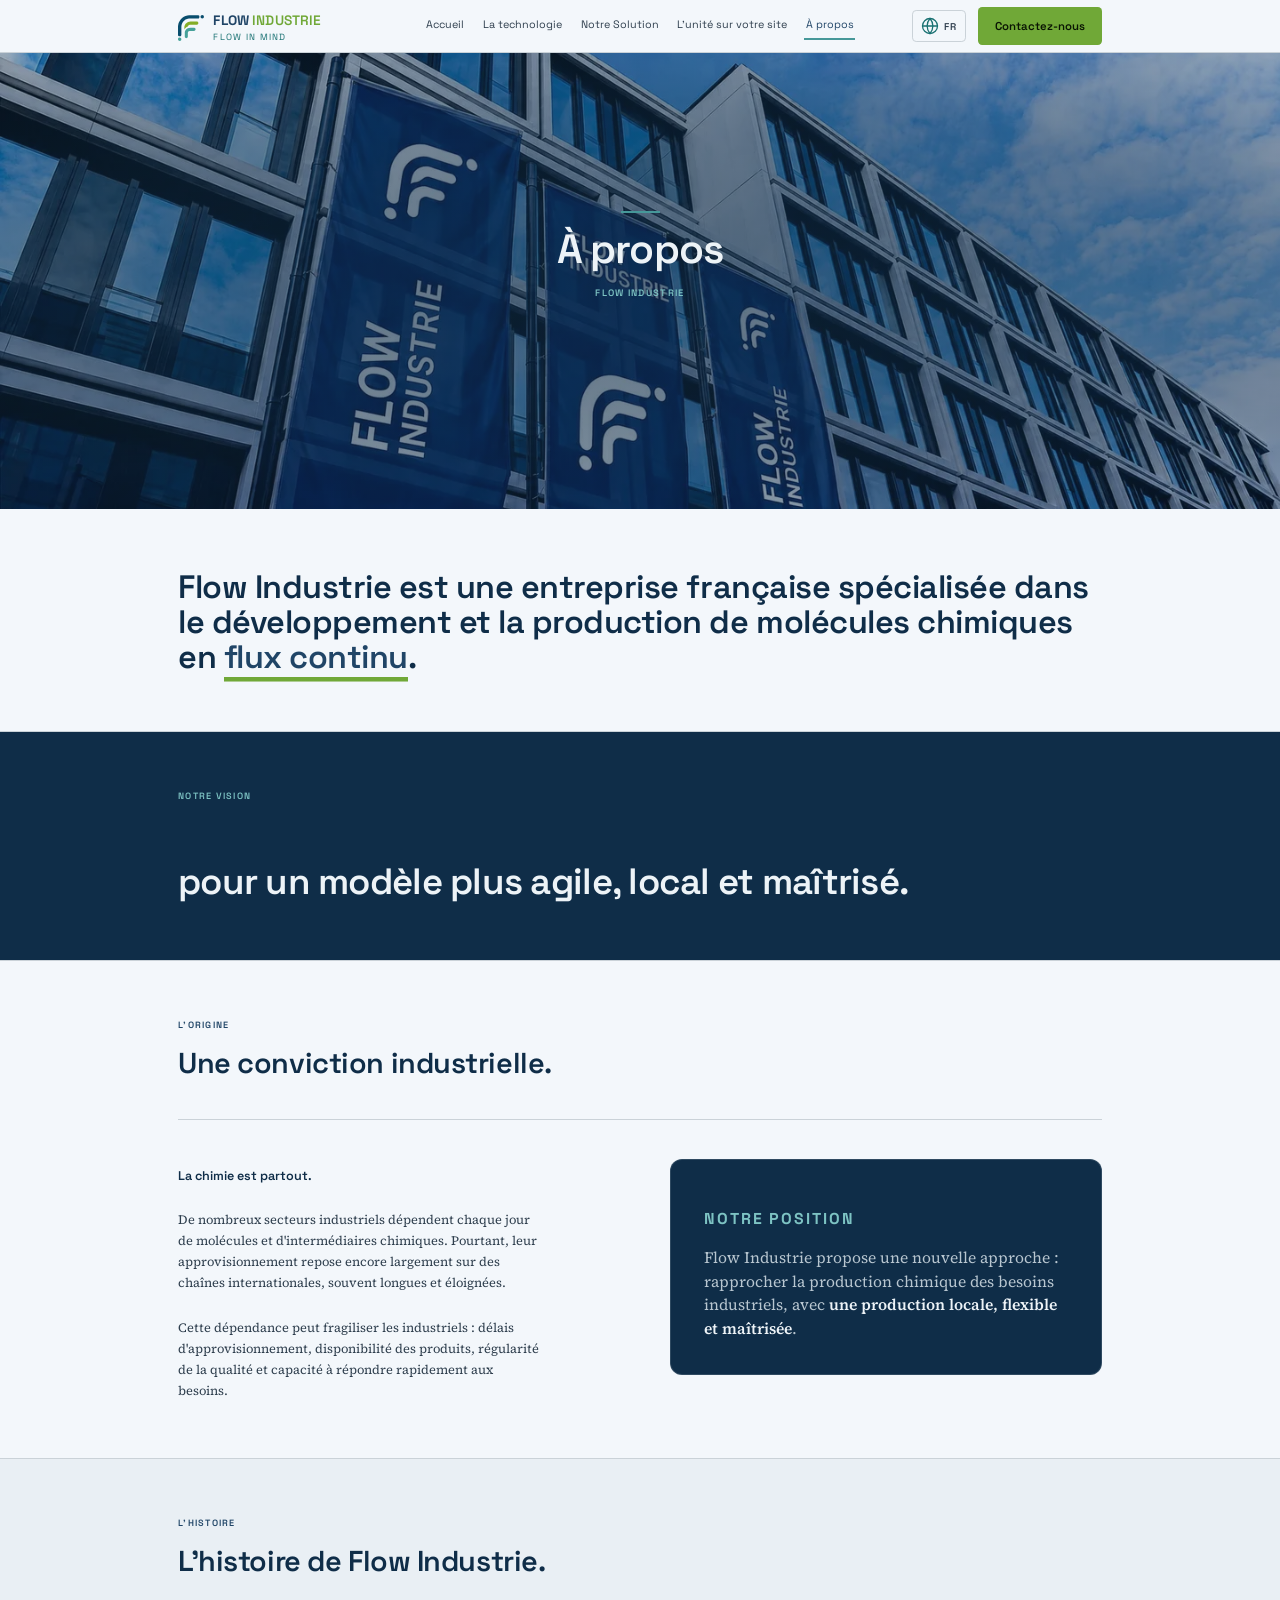
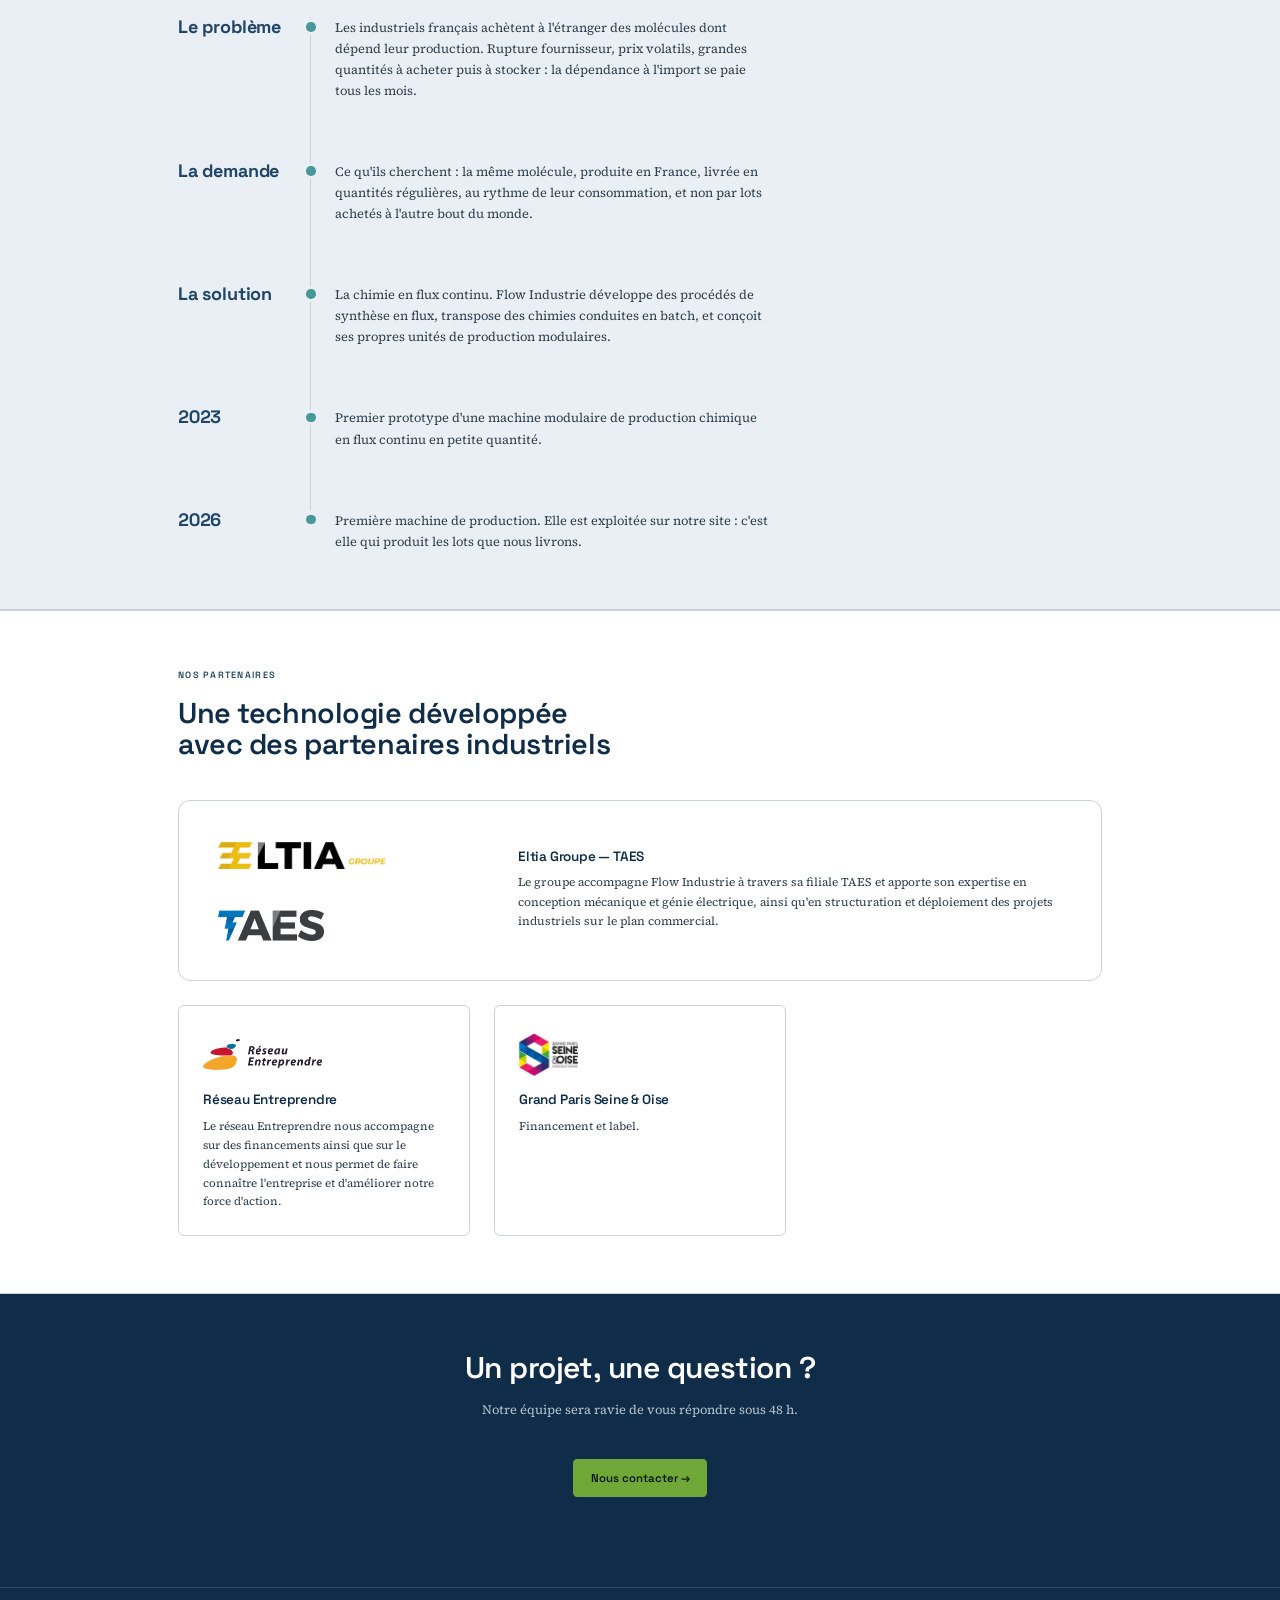
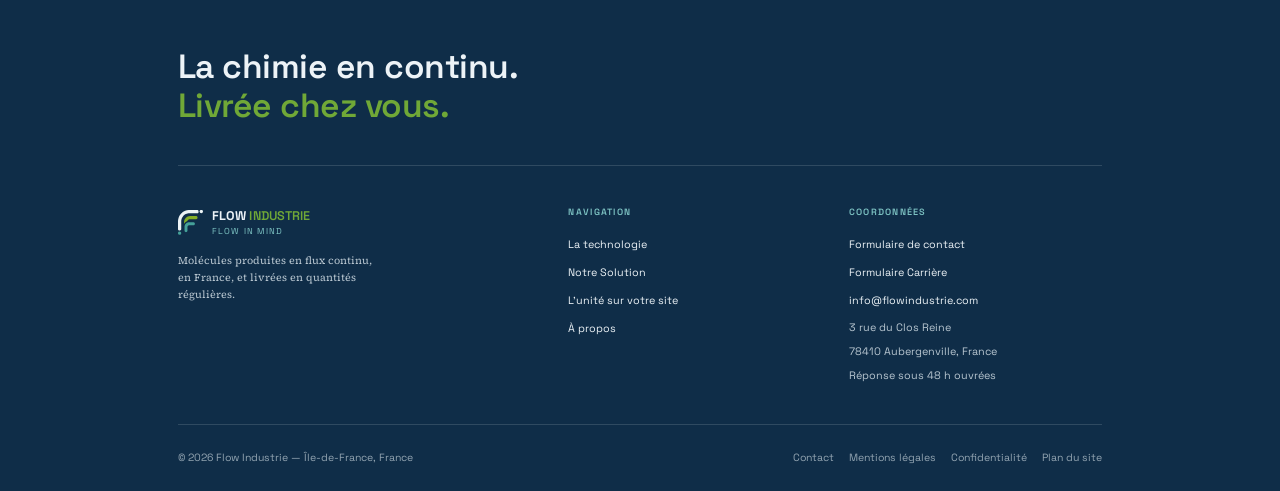
==== a-propos/index.html @ d7e7b32c "Site Flow Industrie V3 (demonstration, validee par la cliente le 16/11/2026) Co-Authored-By: Claude " ====
<!DOCTYPE html><html lang="fr"> <head><meta charset="utf-8"><meta name="robots" content="noindex, nofollow"><meta name="viewport" content="width=device-width, initial-scale=1"><title>À propos | Flow Industrie — chimie en flux continu, en France</title><meta name="description" content="Flow Industrie produit vos molécules en flux continu sur son site d'Île-de-France et vous livre régulièrement. Une jeune société fondée par une chimiste."><link rel="canonical" href="https://www.flowindustrie.com/a-propos/"><link rel="icon" href="../favicon.svg" type="image/svg+xml"><link rel="sitemap" href="../sitemap-index.xml"><meta property="og:type" content="website"><meta property="og:locale" content="fr_FR"><meta property="og:site_name" content="Flow Industrie"><meta property="og:title" content="À propos | Flow Industrie — chimie en flux continu, en France"><meta property="og:description" content="Flow Industrie produit vos molécules en flux continu sur son site d'Île-de-France et vous livre régulièrement. Une jeune société fondée par une chimiste."><meta property="og:url" content="https://www.flowindustrie.com/a-propos/"><meta property="og:image" content="https://www.flowindustrie.com/images/og-unite-modulaire.jpg"><meta property="og:image:width" content="1200"><meta property="og:image:height" content="630"><meta property="og:image:alt" content="Vue de conception de l'unité modulaire de production chimique en flux continu Flow Industrie."><meta name="twitter:card" content="summary_large_image"><link rel="preconnect" href="https://fonts.googleapis.com"><link rel="preconnect" href="https://fonts.gstatic.com" crossorigin><link href="https://fonts.googleapis.com/css2?family=Space+Grotesk:wght@400;500;600;700&family=Source+Serif+4:opsz,wght@8..60,400;8..60,500;8..60,600&display=swap" rel="stylesheet"><script type="application/ld+json">{"@context":"https://schema.org","@type":"Organization","name":"Flow Industrie","slogan":"Flow in Mind","description":"Flow Industrie produit vos molécules chimiques en flux continu, en France, et vous livre en quantités régulières : la même molécule, sans l'import.","url":"https://www.flowindustrie.com/","logo":"https://www.flowindustrie.com/images/logo-flow-industrie.png","email":"info@flowindustrie.com","address":{"@type":"PostalAddress","streetAddress":"3 rue du Clos Reine","postalCode":"78410","addressLocality":"Aubergenville","addressRegion":"Île-de-France","addressCountry":"FR"}}</script><script type="application/ld+json">{"@context":"https://schema.org","@type":"AboutPage","name":"À propos","description":"Flow Industrie produit vos molécules en flux continu sur son site d'Île-de-France et vous livre régulièrement. Une jeune société fondée par une chimiste.","about":{"@type":"Organization","name":"Flow Industrie","slogan":"Flow in Mind","founder":[{"@type":"Person","name":"Marion Morvan","jobTitle":"Fondatrice et dirigeante","worksFor":{"@type":"Organization","name":"Flow Industrie"}},{"@type":"Person","name":"Etienne Morvan","jobTitle":"Associé, industrialisation","worksFor":{"@type":"Organization","name":"Flow Industrie"}}],"address":{"@type":"PostalAddress","streetAddress":"3 rue du Clos Reine","postalCode":"78410","addressLocality":"Aubergenville","addressRegion":"Île-de-France","addressCountry":"FR"}}}</script><script>
      (function () {
        var racine = document.documentElement;
        if (window.matchMedia('(prefers-reduced-motion: reduce)').matches) return;
        racine.classList.add('js-mouvement');
        window.setTimeout(function () {
          if (racine.dataset.mouvement !== 'pret') racine.classList.remove('js-mouvement');
        }, 2500);
      })();
    </script><link rel="stylesheet" href="../_astro/a-propos.DqSEigQd.css">
<style>.cta-fin[data-astro-cid-ozoyvow7]{background:var(--color-petrol-deep);color:var(--color-on-dark)}.cta-fin[data-astro-cid-ozoyvow7].fond-petrol{background:var(--color-petrol)}.cta-fin[data-astro-cid-ozoyvow7] .wrap[data-astro-cid-ozoyvow7]{padding-block:var(--rythme-demi) var(--space-3xl);text-align:center}.cta-fin[data-astro-cid-ozoyvow7].suivie .wrap[data-astro-cid-ozoyvow7]{padding-bottom:var(--rythme-demi)}.cta-titre[data-astro-cid-ozoyvow7]{font-size:clamp(1.8rem,3.4vw,2.5rem);color:#fff;max-width:24ch;margin-inline:auto}.cta-texte[data-astro-cid-ozoyvow7]{margin-top:var(--space-md);color:var(--color-on-dark-2);max-width:52ch;margin-inline:auto}.cta-actions[data-astro-cid-ozoyvow7]{margin-top:var(--space-xl);display:flex;flex-wrap:wrap;align-items:center;justify-content:center;gap:var(--space-lg)}.cta-secondaire[data-astro-cid-ozoyvow7]{font-family:var(--font-display);font-weight:600;font-size:.95rem;color:var(--color-teal-clair);text-decoration-color:var(--color-accent)}
.surtitre-section[data-astro-cid-xhkvyzga]{font-family:var(--font-display);font-size:.76rem;font-weight:600;letter-spacing:.14em;text-transform:uppercase;color:var(--color-petrol);margin-bottom:var(--space-md)}.vision[data-astro-cid-xhkvyzga]{background:var(--color-petrol-deep);border-block:var(--rule)}.vision[data-astro-cid-xhkvyzga] .wrap[data-astro-cid-xhkvyzga]{padding-block:var(--rythme-demi)}.vision[data-astro-cid-xhkvyzga].part-empruntee{margin-top:2.75rem}.vision[data-astro-cid-xhkvyzga] .surtitre-section[data-astro-cid-xhkvyzga]{color:var(--color-teal-clair)}.phrase[data-astro-cid-xhkvyzga]{font-family:var(--font-display);font-weight:600;font-size:clamp(1.75rem,3.6vw,3.05rem);line-height:1.14;letter-spacing:-.02em;color:var(--color-on-dark)}.vision[data-astro-cid-xhkvyzga][data-pilotage] .mot[data-astro-cid-xhkvyzga]{opacity:0;transition:opacity .45s var(--ease-out)}.vision[data-astro-cid-xhkvyzga][data-pilotage] .mot[data-astro-cid-xhkvyzga].allume{opacity:1}
</style>
<link rel="stylesheet" href="../_astro/a-propos.CRJqdTg-.css"><link rel="stylesheet" href="../_astro/mobile-partage.css"></head> <body> <a class="saut-contenu" href="#contenu">Aller au contenu principal</a> <header class="entete" data-astro-cid-dmqpwcec>  <!-- Niveau 2 — barre principale --> <div class="wrap barre" data-astro-cid-dmqpwcec> <a class="marque" href="../index.html" data-astro-cid-dmqpwcec>  <img class="marque-signe" src="../logo-flow-industrie.svg" alt="" width="972" height="959" data-astro-cid-dmqpwcec> <span class="marque-texte" data-astro-cid-dmqpwcec> <span class="marque-nom" data-astro-cid-dmqpwcec><b data-astro-cid-dmqpwcec>FLOW</b> <span data-astro-cid-dmqpwcec>INDUSTRIE</span></span> <span class="marque-baseline" data-astro-cid-dmqpwcec>Flow in Mind</span> </span> </a> <nav class="liens" id="menu-principal" aria-label="Navigation principale" data-astro-cid-dmqpwcec> <a href="../index.html" data-astro-cid-dmqpwcec> Accueil </a><a href="../technologie/index.html" data-astro-cid-dmqpwcec> La technologie </a><a href="../applications/index.html" data-astro-cid-dmqpwcec> Notre Solution </a><a href="../unite-sur-votre-site/index.html" data-astro-cid-dmqpwcec> L&#39;unité sur votre site </a><a href="../a-propos/index.html" aria-current="page" data-astro-cid-dmqpwcec> À propos </a> <a class="btn btn-accent cta-menu" href="../contact/index.html" data-astro-cid-dmqpwcec>Contactez-nous</a> </nav> <div class="actions-entete" data-astro-cid-dmqpwcec><!-- Sélecteur de langue : l'icône est en place, la traduction reste à brancher. --><button type="button" class="bouton-langue" aria-disabled="true" title="Le site n'est disponible qu'en français pour le moment" aria-label="Changer la langue du site — français" data-astro-cid-dmqpwcec><svg class="glyphe-langue" viewBox="0 0 24 24" width="18" height="18" fill="none" stroke="currentColor" stroke-width="1.7" stroke-linecap="round" stroke-linejoin="round" aria-hidden="true" data-astro-cid-dmqpwcec><circle cx="12" cy="12" r="10"/><path d="M2 12h20"/><path d="M12 2a15 15 0 0 1 0 20a15 15 0 0 1 0-20"/></svg><span class="etiquette-langue" data-astro-cid-dmqpwcec>FR</span></button><a class="btn btn-accent cta-entete" href="../contact/index.html" data-astro-cid-dmqpwcec>Contactez-nous</a><button type="button" class="bouton-menu" id="bouton-menu" aria-controls="menu-principal" aria-expanded="false" data-astro-cid-dmqpwcec><span class="barres-menu" aria-hidden="true" data-astro-cid-dmqpwcec><span data-astro-cid-dmqpwcec></span><span data-astro-cid-dmqpwcec></span><span data-astro-cid-dmqpwcec></span></span>Menu</button></div> </div> </header>  <script type="module">const t=document.querySelector(".entete");if(t){let s=null;const l=()=>{const e=window.scrollY>8;e!==s&&(s=e,e?t.dataset.defile="":delete t.dataset.defile)};window.addEventListener("scroll",l,{passive:!0}),l()}</script> <main id="contenu"> <section class="hero" data-astro-cid-xp7oeim3> <div class="banniere" data-astro-cid-xp7oeim3>  <img src="../_astro/batiment-flow-industrie.DWLSTClr_1PjTWx.webp" srcset="../_astro/batiment-flow-industrie.DWLSTClr_WHNaj.webp 900w, ../_astro/batiment-flow-industrie.DWLSTClr_Z26BWIB.webp 1100w, ../_astro/batiment-flow-industrie.DWLSTClr_Z2m9XlS.webp 1440w, ../_astro/batiment-flow-industrie.DWLSTClr_1PjTWx.webp 2083w" alt="Oriflammes aux couleurs de Flow Industrie déployées sur la façade vitrée d'un bâtiment industriel." sizes="(max-width: 1100px) 1100px, 100vw" loading="eager" fetchpriority="high" data-astro-cid-xp7oeim3="true" decoding="async" width="2083" height="755" class="banniere-image">  <div class="wrap banniere-texte" data-astro-cid-xp7oeim3> <span class="banniere-filet" data-anim="trace" data-astro-cid-xp7oeim3></span> <p class="banniere-titre" data-anim="monte" data-retard="1" data-astro-cid-xp7oeim3>À propos</p> <p class="banniere-sous-titre" data-anim="monte" data-retard="2" data-astro-cid-xp7oeim3>Flow Industrie</p> </div> </div> <div class="wrap hero-grille" data-astro-cid-xp7oeim3> <div class="hero-texte" data-anim-groupe="monte" data-astro-cid-xp7oeim3>    <h1 data-astro-cid-xp7oeim3>
Flow Industrie est une entreprise française spécialisée dans le développement et la production de molécules chimiques en
 <em data-anim="souligne" data-retard="3" data-astro-cid-xp7oeim3>flux continu</em>.
 </h1>  </div> </div> </section> <section class="vision" data-vision aria-labelledby="titre-vision" data-astro-cid-xhkvyzga> <div class="wrap" data-astro-cid-xhkvyzga> <p class="surtitre-section" data-astro-cid-xhkvyzga>Notre vision</p>  <p class="phrase" id="titre-vision" data-astro-cid-xhkvyzga> <span class="mot" data-astro-cid-xhkvyzga>Rendre</span>  <span class="mot" data-astro-cid-xhkvyzga>à</span>  <span class="mot" data-astro-cid-xhkvyzga>l&#39;industrie</span>  <span class="mot" data-astro-cid-xhkvyzga>française</span>  <span class="mot" data-astro-cid-xhkvyzga>la</span>  <span class="mot" data-astro-cid-xhkvyzga>maîtrise</span>  <span class="mot" data-astro-cid-xhkvyzga>de</span>  <span class="mot" data-astro-cid-xhkvyzga>sa</span>  <span class="mot" data-astro-cid-xhkvyzga>chimie,</span>  <span class="mot" data-astro-cid-xhkvyzga>pour</span>  <span class="mot" data-astro-cid-xhkvyzga>un</span>  <span class="mot" data-astro-cid-xhkvyzga>modèle</span>  <span class="mot" data-astro-cid-xhkvyzga>plus</span>  <span class="mot" data-astro-cid-xhkvyzga>agile,</span>  <span class="mot" data-astro-cid-xhkvyzga>local</span>  <span class="mot" data-astro-cid-xhkvyzga>et</span>  <span class="mot" data-astro-cid-xhkvyzga>maîtrisé.</span>  </p> </div> </section>  <script type="module">const m=Array.from(document.querySelectorAll("[data-vision]"));if(m.length&&!window.matchMedia("(prefers-reduced-motion: reduce)").matches)for(const e of m){const a=e.querySelector(".phrase"),t=Array.from(e.querySelectorAll(".mot"));if(!a||!t.length)continue;e.dataset.pilotage="";let i=null,o=!0,c=-1;const u=()=>{i=null;const n=a.getBoundingClientRect(),d=window.innerHeight,h=d*.4+n.height;if(!h)return;const f=Math.min(1,Math.max(0,(d*.85-n.top)/h)),l=Math.round(f*t.length);if(l!==c){c=l;for(let r=0;r<t.length;r++)t[r].classList.toggle("allume",r<l)}},s=()=>{i!==null||!o||(i=requestAnimationFrame(u))};"IntersectionObserver"in window&&new IntersectionObserver(([n])=>{o=n.isIntersecting,o&&s()},{rootMargin:"200px 0px"}).observe(e),window.addEventListener("scroll",s,{passive:!0}),window.addEventListener("resize",s,{passive:!0}),u()}</script> <section class="origine" aria-labelledby="titre-origine" data-astro-cid-xp7oeim3> <div class="wrap" data-astro-cid-xp7oeim3> <div class="origine-tete" data-anim-groupe="monte" data-astro-cid-xp7oeim3> <p class="surtitre-section" data-astro-cid-xp7oeim3>L'origine</p>  <h2 class="titre-section" id="titre-origine" data-astro-cid-xp7oeim3>Une conviction industrielle.</h2> </div> <div class="origine-corps" data-astro-cid-xp7oeim3> <div class="origine-modele" data-astro-cid-xp7oeim3> <p class="origine-intro origine-cadence" data-anim="monte" data-astro-cid-xp7oeim3>La chimie est partout.</p> <p class="origine-suite" data-anim="monte" data-astro-cid-xp7oeim3>De nombreux secteurs industriels dépendent chaque jour de molécules et d'intermédiaires chimiques. Pourtant, leur approvisionnement repose encore largement sur des chaînes internationales, souvent longues et éloignées.</p> <p class="origine-suite" data-anim="monte" data-astro-cid-xp7oeim3>Cette dépendance peut fragiliser les industriels&nbsp;: délais d'approvisionnement, disponibilité des produits, régularité de la qualité et capacité à répondre rapidement aux besoins.</p> </div>  <div class="position" data-anim="carte" data-astro-cid-xp7oeim3> <p class="libelle-colonne" data-astro-cid-xp7oeim3>Notre position</p>  <p data-astro-cid-xp7oeim3>
Flow Industrie propose une nouvelle approche&nbsp;: rapprocher la production chimique
            des besoins industriels, avec
<strong data-astro-cid-xp7oeim3> une production locale, flexible et maîtrisée</strong>.
</p> </div> </div> </div> </section>   <section class="histoire" aria-labelledby="titre-histoire" data-astro-cid-xp7oeim3> <div class="wrap" data-astro-cid-xp7oeim3> <div class="entete-simple" data-anim-groupe="monte" data-astro-cid-xp7oeim3> <p class="surtitre-section" data-astro-cid-xp7oeim3>L'histoire</p> <h2 class="titre-section" id="titre-histoire" data-astro-cid-xp7oeim3>L'histoire de Flow Industrie.</h2> </div> <ol class="chrono" data-astro-cid-xp7oeim3> <li class="jalon" data-anim="monte" data-astro-cid-xp7oeim3> <p class="annee" data-astro-cid-xp7oeim3>  Le problème </p> <div class="jalon-corps" data-astro-cid-xp7oeim3> <p data-astro-cid-xp7oeim3>Les industriels français achètent à l&#39;étranger des molécules dont dépend leur production. Rupture fournisseur, prix volatils, grandes quantités à acheter puis à stocker : la dépendance à l&#39;import se paie tous les mois.</p> </div> </li><li class="jalon" data-anim="monte" data-astro-cid-xp7oeim3> <p class="annee" data-astro-cid-xp7oeim3>  La demande </p> <div class="jalon-corps" data-astro-cid-xp7oeim3> <p data-astro-cid-xp7oeim3>Ce qu&#39;ils cherchent : la même molécule, produite en France, livrée en quantités régulières, au rythme de leur consommation, et non par lots achetés à l&#39;autre bout du monde.</p> </div> </li><li class="jalon" data-anim="monte" data-astro-cid-xp7oeim3> <p class="annee" data-astro-cid-xp7oeim3>  La solution </p> <div class="jalon-corps" data-astro-cid-xp7oeim3> <p data-astro-cid-xp7oeim3>La chimie en flux continu. Flow Industrie développe des procédés de synthèse en flux, transpose des chimies conduites en batch, et conçoit ses propres unités de production modulaires.</p> </div> </li><li class="jalon" data-anim="monte" data-astro-cid-xp7oeim3> <p class="annee" data-astro-cid-xp7oeim3>  2023 </p> <div class="jalon-corps" data-astro-cid-xp7oeim3> <p data-astro-cid-xp7oeim3>Premier prototype d&#39;une machine modulaire de production chimique en flux continu en petite quantité.</p> </div> </li><li class="jalon" data-anim="monte" data-astro-cid-xp7oeim3> <p class="annee" data-astro-cid-xp7oeim3>  2026 </p> <div class="jalon-corps" data-astro-cid-xp7oeim3> <p data-astro-cid-xp7oeim3>Première machine de production. Elle est exploitée sur notre site : c&#39;est elle qui produit les lots que nous livrons.</p> </div> </li>  </ol> </div> </section>   <section class="partenaires" aria-labelledby="titre-partenaires" data-astro-cid-xp7oeim3> <div class="wrap" data-astro-cid-xp7oeim3> <div class="entete-simple" data-anim-groupe="monte" data-astro-cid-xp7oeim3> <p class="surtitre-section" data-astro-cid-xp7oeim3>Nos partenaires</p> <h2 class="titre-section" id="titre-partenaires" data-astro-cid-xp7oeim3>
Une technologie développée avec des partenaires industriels
</h2>  </div> <div class="partenaires-rouleau" data-partenaires><ul class="soutiens" data-anim-groupe="carte" data-astro-cid-xp7oeim3 data-grille-partenaires><li class="soutien-majeur" data-astro-cid-xp7oeim3><article class="partenaire-majeur" data-astro-cid-xp7oeim3> <div class="partenaire-logos" data-astro-cid-xp7oeim3> <img src="../images/partenaires/eltia.png" alt="Eltia Groupe" style="--echelle:1" loading="lazy" decoding="async" data-astro-cid-xp7oeim3><img src="../images/partenaires/taes.png" alt="TAES" style="--echelle:1" loading="lazy" decoding="async" data-astro-cid-xp7oeim3> </div> <div class="partenaire-texte" data-astro-cid-xp7oeim3> <h3 data-astro-cid-xp7oeim3>Eltia Groupe — TAES</h3> <p data-astro-cid-xp7oeim3>
Le groupe accompagne Flow Industrie à travers sa filiale TAES et apporte son expertise
            en conception mécanique et génie électrique, ainsi qu'en structuration et déploiement
            des projets industriels sur le plan commercial.
</p> </div> </article></li> <li class="soutien" data-astro-cid-xp7oeim3> <div class="partenaire-logos" data-astro-cid-xp7oeim3> <img src="../images/partenaires/reseau-entreprendre.png" alt="Réseau Entreprendre" style="--echelle:1" loading="lazy" decoding="async" data-astro-cid-xp7oeim3> </div> <h3 data-astro-cid-xp7oeim3>Réseau Entreprendre</h3> <p data-astro-cid-xp7oeim3>Le réseau Entreprendre nous accompagne sur des financements ainsi que sur le développement et nous permet de faire connaître l&#39;entreprise et d&#39;améliorer notre force d&#39;action.</p> </li><li class="soutien" data-astro-cid-xp7oeim3> <div class="partenaire-logos" data-astro-cid-xp7oeim3> <img src="../images/partenaires/grand-paris-seine-oise.png" alt="Grand Paris Seine &#38; Oise" style="--echelle:1.4" loading="lazy" decoding="async" data-astro-cid-xp7oeim3> </div> <h3 data-astro-cid-xp7oeim3>Grand Paris Seine &amp; Oise</h3> <p data-astro-cid-xp7oeim3>Financement et label.</p> </li> </ul><div class="partenaires-commandes"><button type="button" class="rouleau-fleche" data-partenaires-prec aria-label="Partenaire précédent"><svg viewBox="0 0 24 24" width="18" height="18" fill="none" stroke="currentColor" stroke-width="2" stroke-linecap="round" stroke-linejoin="round" aria-hidden="true"><path d="M15 5 8 12l7 7"/></svg></button><p class="rouleau-rang" aria-live="polite"><span data-partenaires-rang>1</span>&#8201;/&#8201;<span data-partenaires-total>3</span></p><button type="button" class="rouleau-fleche" data-partenaires-suiv aria-label="Partenaire suivant"><svg viewBox="0 0 24 24" width="18" height="18" fill="none" stroke="currentColor" stroke-width="2" stroke-linecap="round" stroke-linejoin="round" aria-hidden="true"><path d="m9 5 7 7-7 7"/></svg></button></div></div> </div> </section> <section class="cta-fin" aria-labelledby="titre-cta" data-astro-cid-ozoyvow7> <div class="wrap" data-anim-groupe="monte" data-astro-cid-ozoyvow7> <h2 class="cta-titre" id="titre-cta" data-astro-cid-ozoyvow7>Un projet, une question ?</h2> <p class="cta-texte" data-astro-cid-ozoyvow7>Notre équipe sera ravie de vous répondre sous 48 h.</p> <div class="cta-actions" data-astro-cid-ozoyvow7> <a class="btn btn-accent" href="../contact/index.html" data-astro-cid-ozoyvow7>Nous contacter&nbsp;→</a> </div> </div> </section>   </main> <footer class="pied" data-astro-cid-yrghxkbj>  <div class="wrap" data-anim-groupe="monte" data-astro-cid-yrghxkbj>  <p class="declaration" data-astro-cid-yrghxkbj> <span data-astro-cid-yrghxkbj>La chimie en continu.</span> <span class="chez-vous" data-astro-cid-yrghxkbj>Livrée chez vous.</span> </p> <div class="colonnes" data-astro-cid-yrghxkbj> <div class="bloc-marque" data-astro-cid-yrghxkbj> <a class="marque" href="../index.html" data-astro-cid-yrghxkbj>  <img class="marque-signe" src="../logo-flow-industrie-fond-sombre.svg" alt="" width="972" height="959" data-astro-cid-yrghxkbj> <span class="marque-texte" data-astro-cid-yrghxkbj> <span class="marque-nom" data-astro-cid-yrghxkbj><b data-astro-cid-yrghxkbj>FLOW</b> <span data-astro-cid-yrghxkbj>INDUSTRIE</span></span> <span class="marque-baseline" data-astro-cid-yrghxkbj>Flow in Mind</span> </span> </a>  <p class="description" data-astro-cid-yrghxkbj>
Molécules produites en flux continu, en France, et livrées en quantités
          régulières.
</p> </div> <nav class="colonne" aria-labelledby="pied-navigation" data-astro-cid-yrghxkbj> <p class="colonne-titre" id="pied-navigation" data-astro-cid-yrghxkbj>Navigation</p> <ul data-astro-cid-yrghxkbj> <li data-astro-cid-yrghxkbj> <a href="../technologie/index.html" data-astro-cid-yrghxkbj>La technologie</a> </li><li data-astro-cid-yrghxkbj> <a href="../applications/index.html" data-astro-cid-yrghxkbj>Notre Solution</a> </li><li data-astro-cid-yrghxkbj> <a href="../unite-sur-votre-site/index.html" data-astro-cid-yrghxkbj>L&#39;unité sur votre site</a> </li><li data-astro-cid-yrghxkbj> <a href="../a-propos/index.html" data-astro-cid-yrghxkbj>À propos</a> </li></ul> </nav> <div class="colonne" data-astro-cid-yrghxkbj> <p class="colonne-titre" id="pied-coordonnees" data-astro-cid-yrghxkbj>Coordonnées</p>  <address aria-labelledby="pied-coordonnees" data-astro-cid-yrghxkbj> <ul data-astro-cid-yrghxkbj>  <li data-astro-cid-yrghxkbj><a href="../contact/index.html" data-astro-cid-yrghxkbj>Formulaire de contact</a></li>  <li data-astro-cid-yrghxkbj><a href="../carriere/index.html" data-astro-cid-yrghxkbj>Formulaire Carrière</a></li> <li data-astro-cid-yrghxkbj><a href="mailto:info@flowindustrie.com" data-astro-cid-yrghxkbj>info@flowindustrie.com</a></li> <li data-astro-cid-yrghxkbj>3 rue du Clos Reine</li> <li data-astro-cid-yrghxkbj>78410 Aubergenville, France</li> <li data-astro-cid-yrghxkbj>Réponse sous 48 h ouvrées</li> </ul> </address> </div> </div> <div class="rangee" data-astro-cid-yrghxkbj>  <span data-astro-cid-yrghxkbj>© 2026 Flow Industrie — Île-de-France, France</span> <nav aria-label="Liens de bas de page" data-astro-cid-yrghxkbj> <a href="../contact/index.html" data-astro-cid-yrghxkbj>Contact</a> <a href="../mentions-legales/index.html" data-astro-cid-yrghxkbj>Mentions légales</a> <a href="../confidentialite/index.html" data-astro-cid-yrghxkbj>Confidentialité</a> <a href="../plan-du-site/index.html" data-astro-cid-yrghxkbj>Plan du site</a> </nav> </div> </div> </footer>  <script type="module">const s=document.documentElement;if(s.classList.contains("js-mouvement")){const o=Array.from(document.querySelectorAll("[data-anim], [data-anim-groupe]"));if(!("IntersectionObserver"in window))o.forEach(e=>e.classList.add("vu"));else{const e=new IntersectionObserver(t=>{for(const n of t)n.isIntersecting&&(n.target.classList.add("vu"),e.unobserve(n.target))},{rootMargin:"0px 0px -10% 0px"});document.body.offsetHeight,o.forEach(t=>e.observe(t))}s.dataset.mouvement="pret"}</script> <dialog class="panneau-contact" id="panneau-contact" aria-labelledby="panneau-titre"><div class="panneau-tete"><div><h2 id="panneau-titre" class="titre">Une question, un projet&nbsp;?</h2></div><button type="button" class="panneau-croix" aria-label="Fermer le formulaire"><svg viewBox="0 0 24 24" width="20" height="20" fill="none" stroke="currentColor" stroke-width="1.7" stroke-linecap="round" aria-hidden="true"><path d="m6 6 12 12M18 6 6 18"/></svg></button></div><div class="panneau-corps"><form class="formulaire carte" id="pan-formulaire-contact" data-anim="carte" action="https://api.web3forms.com/submit" method="POST" data-astro-cid-qtd5vjyj> <input type="hidden" name="access_key" value data-astro-cid-qtd5vjyj> <input type="hidden" name="subject" value="Nouveau contact depuis flowindustrie.com" data-astro-cid-qtd5vjyj> <input type="hidden" name="from_name" value="Site Flow Industrie" data-astro-cid-qtd5vjyj> <!-- Repli sans JavaScript uniquement (voir l'en-tête). Le script retire ce champ de
       l'envoi qu'il fait lui-même : Web3Forms redirigerait au lieu de répondre. --> <input type="hidden" name="redirect" value="https://www.flowindustrie.com/merci/" data-astro-cid-qtd5vjyj> <!-- Piège à robots : un humain ne remplit jamais ce champ. --> <input type="checkbox" name="botcheck" class="piege" tabindex="-1" autocomplete="off" data-astro-cid-qtd5vjyj> <!-- Traçage de la source du lead — rempli par le script en bas de composant. --> <input type="hidden" name="page_origine" id="pan-page_origine" data-astro-cid-qtd5vjyj> <input type="hidden" name="referent" id="pan-referent" data-astro-cid-qtd5vjyj> <input type="hidden" name="utm_source" id="pan-utm_source" data-astro-cid-qtd5vjyj> <input type="hidden" name="utm_medium" id="pan-utm_medium" data-astro-cid-qtd5vjyj> <input type="hidden" name="utm_campaign" id="pan-utm_campaign" data-astro-cid-qtd5vjyj> <ul class="formulaire-appui"><li><svg class="glyphe" viewBox="0 0 24 24" width="15" height="15" fill="none" stroke="currentColor" stroke-width="2" stroke-linecap="round" stroke-linejoin="round" aria-hidden="true"><path d="m4 12.5 5 5L20 6.5"/></svg><span>Réponse sous 48 h ouvrées en toute confidentialité</span></li></ul> <div class="duo" data-astro-cid-qtd5vjyj> <label data-astro-cid-qtd5vjyj>
Nom et prénom
<input type="text" name="nom" autocomplete="name" required data-astro-cid-qtd5vjyj> </label> <label data-astro-cid-qtd5vjyj>
Société
<input type="text" name="societe" autocomplete="organization" required data-astro-cid-qtd5vjyj> </label> </div> <div class="duo" data-astro-cid-qtd5vjyj> <label data-astro-cid-qtd5vjyj>
Email professionnel
<input type="email" name="email" autocomplete="email" required data-astro-cid-qtd5vjyj> </label> <label data-astro-cid-qtd5vjyj>
Téléphone
<input type="tel" name="telephone" autocomplete="tel" required data-astro-cid-qtd5vjyj> </label> </div> <label data-astro-cid-qtd5vjyj>
Sujet
<input type="text" name="sujet" required placeholder="En quelques mots, l'objet de votre demande" data-astro-cid-qtd5vjyj> </label> <label data-astro-cid-qtd5vjyj>
Message
<textarea name="message" rows="4" required placeholder="Décrivez-nous votre question / projet…" data-astro-cid-qtd5vjyj></textarea> </label> <label class="consentement" data-astro-cid-qtd5vjyj> <input type="checkbox" name="consentement" required data-astro-cid-qtd5vjyj> <span data-astro-cid-qtd5vjyj>
J'accepte que Flow Industrie utilise ces informations pour répondre à ma demande. Voir la
<a class="lien-texte" href="../confidentialite/index.html" data-astro-cid-qtd5vjyj>politique de confidentialité</a>.
</span> </label> <p class="avertissement" data-astro-cid-qtd5vjyj>
⚠️ Formulaire non connecté : la clé <code data-astro-cid-qtd5vjyj>PUBLIC_WEB3FORMS_KEY</code> n'est pas encore
        renseignée dans <code data-astro-cid-qtd5vjyj>.env</code>. Les envois n'arriveront pas tant qu'elle manque.
</p>  <p class="erreur" id="pan-erreur-envoi" role="alert" hidden data-astro-cid-qtd5vjyj>
L'envoi n'a pas abouti. Réessayez dans un instant, ou écrivez-nous directement à
<a href="mailto:info@flowindustrie.com" data-astro-cid-qtd5vjyj>info@flowindustrie.com</a>.
</p> <button class="btn btn-accent" type="submit" disabled data-astro-cid-qtd5vjyj>Envoyer ma demande</button> <p class="note" data-astro-cid-qtd5vjyj>Réponse sous 48 h ouvrées. Vos informations ne sont ni revendues ni transmises à des tiers.</p> </form><div class="remerciement carte" id="pan-remerciement" tabindex="-1" hidden data-astro-cid-qtd5vjyj> <p class="marque" aria-hidden="true" data-astro-cid-qtd5vjyj>✓</p> <h3 data-astro-cid-qtd5vjyj>Merci, votre demande nous est parvenue.</h3> <p data-astro-cid-qtd5vjyj>
Elle arrive directement dans la boîte de l'équipe. Un ingénieur procédés la lit et vous
    répond sous 48 h ouvrées — le temps de regarder sérieusement ce que vous nous
    décrivez.
</p> <p data-astro-cid-qtd5vjyj>
Un oubli, un document à joindre ? Écrivez-nous à
<a class="lien-texte" href="mailto:info@flowindustrie.com" data-astro-cid-qtd5vjyj>info@flowindustrie.com</a>.
</p> <p class="note" data-astro-cid-qtd5vjyj>
En attendant, <a class="lien-texte" href="../technologie/index.html" data-astro-cid-qtd5vjyj>la technologie</a> et
<a class="lien-texte" href="../index.html#notre-solution" data-astro-cid-qtd5vjyj>notre solution</a> répondent déjà à une bonne partie
    des questions.
</p> </div></div></dialog><div class="barre-mobile"><a class="btn btn-accent" href="../contact/index.html">Contactez-nous</a></div><script src="../_astro/panneau-contact.js" defer></script><script src="../_astro/entete-mobile.js" defer></script><script src="../_astro/mobile.js" defer></script></body> </html>
---- _astro/a-propos.DqSEigQd.css ----
:root{--color-paper: oklch(97.5% .006 244);--color-paper-2: oklch(94.8% .009 244);--color-ink: oklch(22% .026 248);--color-ink-2: oklch(36% .034 248);--color-petrol: oklch(38% .072 248);--color-petrol-deep: oklch(29% .06 248);--color-teal: oklch(63% .08 196);--color-teal-texte: oklch(50% .078 196);--color-teal-clair: oklch(77% .07 196);--color-accent: oklch(67% .155 132);--color-accent-clair: oklch(76% .16 132);--color-vert-texte: oklch(52% .145 132);--color-accent-ink: oklch(18% .04 134);--color-rule: oklch(86% .012 242);--color-muted: oklch(47% .022 246);--color-focus: oklch(58% .18 132);--color-on-dark: oklch(96% .008 240);--color-on-dark-2: oklch(82% .02 236);--color-fond-schema: #11324E;--font-display: "Space Grotesk", ui-sans-serif, system-ui, sans-serif;--font-body: "Source Serif 4", Georgia, "Times New Roman", serif;--text-sm: .875rem;--text-body: 1.0625rem;--text-lg: 1.3125rem;--text-h3: 1.125rem;--text-h2: clamp(1.7rem, 3.2vw, 2.4rem);--text-display: clamp(2.4rem, 5.4vw, 4.1rem);--text-display-s: clamp(2.1rem, 4.3vw, 3.4rem);--space-xs: .5rem;--space-sm: .75rem;--space-md: 1.25rem;--space-lg: 2rem;--space-xl: 3.25rem;--space-2xl: 5rem;--space-3xl: 7.5rem;--rythme-demi: 4.75rem;--pad-wrap: clamp(1.1rem, 4vw, 2.5rem);--h-entete: 4.3rem;--radius-sm: .35rem;--radius-md: .5rem;--radius-lg: 1rem;--rule: 1px solid var(--color-rule);--ombre-carte: 0 1px 2px oklch(29% .06 248 / .05), 0 .625rem 1.625rem -.625rem oklch(29% .06 248 / .16);--ombre-survol: 0 2px .25rem oklch(29% .06 248 / .05), 0 1.25rem 2.75rem -1.25rem oklch(29% .06 248 / .26);--ease-out: cubic-bezier(.16, 1, .3, 1);--ease-in-out: cubic-bezier(.65, 0, .35, 1);--dur: .25s;--dur-apparition: .72s;--pas-cascade: 70ms}*,*:before,*:after{box-sizing:border-box}*{margin:0;padding:0}html,body{overflow-x:clip}html{scroll-behavior:smooth}@media(prefers-reduced-motion:reduce){html{scroll-behavior:auto}}body{background:var(--color-paper);color:var(--color-ink);font-family:var(--font-body);font-size:var(--text-body);line-height:1.65;-webkit-font-smoothing:antialiased}h1,h2,h3,h4{font-family:var(--font-display);font-style:normal;font-weight:600;line-height:1.1;letter-spacing:-.015em;overflow-wrap:anywhere;min-width:0}a{color:inherit}img,svg,video{display:block;max-width:100%;height:auto}:focus-visible{outline:2px solid var(--color-focus);outline-offset:.1875rem;border-radius:2px;box-shadow:0 0 0 .375rem color-mix(in oklab,var(--color-paper) 88%,transparent)}.wrap{max-width:82rem;margin-inline:auto;padding-inline:var(--pad-wrap)}.wrap-lecture{max-width:44rem}.colonne-collante{position:sticky;top:calc(var(--h-entete) + var(--space-lg))}@media(max-width:900px){.colonne-collante{position:static}}.saut-contenu{position:absolute;left:-624.9375rem;top:0;background:var(--color-petrol);color:#fff;padding:var(--space-sm) var(--space-md);font-family:var(--font-display);z-index:100}.saut-contenu:focus{left:var(--space-md);top:var(--space-sm)}.btn{display:inline-block;font-family:var(--font-display);font-weight:600;font-size:.95rem;text-decoration:none;white-space:nowrap;padding:.72rem 1.35rem;border-radius:var(--radius-sm);border:1px solid transparent;cursor:pointer;transition:transform var(--dur) var(--ease-out),background-color var(--dur),border-color var(--dur),color var(--dur)}.btn-accent{background:var(--color-accent);color:var(--color-accent-ink)}.btn-accent:hover{transform:translateY(-2px)}.btn-accent:active{transform:translateY(0)}.btn-accent[disabled]{opacity:.55;cursor:not-allowed;transform:none}.btn-ghost{border-color:color-mix(in oklab,var(--color-petrol) 45%,transparent);color:var(--color-petrol)}.btn-ghost:hover{background:var(--color-petrol-deep);border-color:var(--color-petrol-deep);color:var(--color-on-dark);transform:translateY(-2px)}.btn-ghost:active{transform:translateY(0)}@media(prefers-reduced-motion:reduce){.btn{transition:none}.btn-accent:hover,.btn-ghost:hover{transform:none}}@media(max-width:420px){.btn{white-space:normal;text-align:center}}.titre-section{font-size:var(--text-h2);color:var(--color-petrol-deep);max-width:24ch}.chapo{margin-top:var(--space-md);color:var(--color-ink-2);max-width:56ch}.lien-texte{color:var(--color-petrol);text-decoration-color:var(--color-teal);text-decoration-thickness:1px;text-underline-offset:.1875rem;transition:color var(--dur) var(--ease-out),text-decoration-color var(--dur) var(--ease-out),text-decoration-thickness var(--dur) var(--ease-out),text-underline-offset var(--dur) var(--ease-out)}.lien-texte:hover{color:var(--color-accent-ink);text-decoration-color:var(--color-accent);text-decoration-thickness:2px;text-underline-offset:.25rem}html.js-mouvement [data-anim],html.js-mouvement [data-anim-groupe]>*{opacity:0;transition:opacity var(--dur-apparition) var(--ease-out),translate var(--dur-apparition) var(--ease-out),scale var(--dur-apparition) var(--ease-out);will-change:translate,scale,opacity}html.js-mouvement [data-anim=monte],html.js-mouvement [data-anim-groupe=monte]>*{translate:0 .875rem}html.js-mouvement [data-anim=voile],html.js-mouvement [data-anim-groupe=voile]>*{translate:none}html.js-mouvement [data-anim=carte],html.js-mouvement [data-anim-groupe=carte]>*{translate:0 1.125rem;scale:.985}html.js-mouvement [data-anim=trace],html.js-mouvement [data-anim-groupe=trace]>*{opacity:1;scale:0 1;transform-origin:left center}html.js-mouvement [data-anim].vu,html.js-mouvement [data-anim-groupe].vu>*{opacity:1;translate:none;scale:none;will-change:auto}html.js-mouvement [data-anim=souligne]:not(.vu){opacity:1;will-change:background-size;background-size:0 var(--ep-trait, .14em);transition:background-size var(--dur-apparition) var(--ease-out)}html.js-mouvement [data-anim=souligne].vu{background-size:100% var(--ep-trait, .14em);transition:background-size var(--dur-apparition) var(--ease-out);will-change:auto}html.js-mouvement [data-anim-groupe]>*:nth-child(1){transition-delay:0ms}html.js-mouvement [data-anim-groupe]>*:nth-child(2){transition-delay:calc(var(--pas-cascade) * 1)}html.js-mouvement [data-anim-groupe]>*:nth-child(3){transition-delay:calc(var(--pas-cascade) * 2)}html.js-mouvement [data-anim-groupe]>*:nth-child(4){transition-delay:calc(var(--pas-cascade) * 3)}html.js-mouvement [data-anim-groupe]>*:nth-child(5){transition-delay:calc(var(--pas-cascade) * 4)}html.js-mouvement [data-anim-groupe]>*:nth-child(6){transition-delay:calc(var(--pas-cascade) * 5)}html.js-mouvement [data-anim-groupe]>*:nth-child(7){transition-delay:calc(var(--pas-cascade) * 6)}html.js-mouvement [data-anim-groupe]>*:nth-child(8){transition-delay:calc(var(--pas-cascade) * 7)}html.js-mouvement [data-anim-groupe]>*:nth-child(9){transition-delay:calc(var(--pas-cascade) * 8)}html.js-mouvement [data-anim-groupe]>*:nth-child(10){transition-delay:calc(var(--pas-cascade) * 9)}html.js-mouvement [data-anim-groupe]>*:nth-child(11){transition-delay:calc(var(--pas-cascade) * 10)}html.js-mouvement [data-anim-groupe]>*:nth-child(n+12){transition-delay:calc(var(--pas-cascade) * 11)}html.js-mouvement [data-anim][data-retard="1"]{transition-delay:calc(var(--pas-cascade) * 1)}html.js-mouvement [data-anim][data-retard="2"]{transition-delay:calc(var(--pas-cascade) * 2)}html.js-mouvement [data-anim][data-retard="3"]{transition-delay:calc(var(--pas-cascade) * 3)}html.js-mouvement [data-anim][data-retard="4"]{transition-delay:calc(var(--pas-cascade) * 4)}html.js-mouvement [data-anim][data-retard="5"]{transition-delay:calc(var(--pas-cascade) * 5)}.lien-appui{text-decoration:underline;text-decoration-color:var(--color-accent);text-decoration-thickness:1px;text-underline-offset:.25rem;transition:color var(--dur) var(--ease-out),text-decoration-color var(--dur) var(--ease-out),text-decoration-thickness var(--dur) var(--ease-out),text-underline-offset var(--dur) var(--ease-out)}.lien-appui:hover,.lien-appui:focus-visible{text-decoration-thickness:2px;text-underline-offset:.3125rem}.lien-appui [aria-hidden]{display:inline-block;transition:transform var(--dur) var(--ease-out)}.lien-appui:hover [aria-hidden]{transform:translate(.1875rem)}.lien-appui[data-sens=bas]:hover [aria-hidden]{transform:translateY(.1875rem)}.survol-carte{transition:transform var(--dur) var(--ease-out),border-color var(--dur) var(--ease-out),background-color var(--dur) var(--ease-out),box-shadow var(--dur) var(--ease-out)}.survol-carte:hover,.survol-carte[data-survol]{transform:translateY(-.3125rem);border-color:var(--color-teal);background-color:var(--color-paper);box-shadow:var(--ombre-survol)}@media(prefers-reduced-motion:reduce){.lien-texte,.lien-appui,.lien-appui [aria-hidden],.survol-carte{transition-duration:0s}.survol-carte:hover,.survol-carte[data-survol]{transform:none}}@media print{html.js-mouvement [data-anim],html.js-mouvement [data-anim-groupe]>*{opacity:1!important;translate:none!important;scale:none!important}html.js-mouvement [data-anim=souligne]:not(.vu){background-size:100% var(--ep-trait, .14em)!important}}.entete[data-astro-cid-dmqpwcec]{border-bottom:var(--rule);background:var(--color-paper);position:sticky;top:0;z-index:20;transition:border-color var(--dur) var(--ease-out),box-shadow var(--dur) var(--ease-out)}.entete[data-astro-cid-dmqpwcec][data-defile]{border-bottom-color:color-mix(in oklab,var(--color-petrol) 30%,var(--color-rule));box-shadow:0 .5rem 1.5rem -.875rem #0F2D480f}@media(prefers-reduced-motion:reduce){.entete[data-astro-cid-dmqpwcec]{transition:none}}.bandeau[data-astro-cid-dmqpwcec]{background:var(--color-petrol-deep)}.bandeau-piste[data-astro-cid-dmqpwcec]{display:flex;justify-content:flex-end;min-height:2.1rem;align-items:center}.bandeau-liens[data-astro-cid-dmqpwcec]{display:flex;align-items:center;gap:var(--space-md)}.bandeau-liens[data-astro-cid-dmqpwcec] a[data-astro-cid-dmqpwcec]{font-family:var(--font-display);font-size:.78rem;letter-spacing:.01em;text-decoration:none;color:var(--color-on-dark-2);white-space:nowrap;padding-block:.35rem;transition:color var(--dur)}.bandeau-liens[data-astro-cid-dmqpwcec] a[data-astro-cid-dmqpwcec]:hover{color:var(--color-on-dark)}.bandeau-liens[data-astro-cid-dmqpwcec] a[data-astro-cid-dmqpwcec][aria-current=page]{color:var(--color-on-dark);font-weight:600}.bandeau-email[data-astro-cid-dmqpwcec]{border-right:1px solid color-mix(in oklab,var(--color-on-dark-2) 35%,transparent);padding-right:var(--space-md)}.barre[data-astro-cid-dmqpwcec]{display:grid;grid-template-columns:1fr auto 1fr;align-items:center;gap:clamp(1rem,2vw,1.75rem);min-height:4.25rem;padding-block:.6rem}.marque[data-astro-cid-dmqpwcec]{display:flex;align-items:center;gap:var(--space-sm);text-decoration:none;font-family:var(--font-display);white-space:nowrap;justify-self:start}.marque-signe[data-astro-cid-dmqpwcec]{height:2.175rem;width:auto;flex:none;transform:translateY(.16562rem)}.marque-texte[data-astro-cid-dmqpwcec]{display:block;flex:none}.marque-nom[data-astro-cid-dmqpwcec]{font-weight:700;font-size:1.14rem;letter-spacing:.01em}.marque-nom[data-astro-cid-dmqpwcec] b[data-astro-cid-dmqpwcec]{color:var(--color-petrol)}.marque-nom[data-astro-cid-dmqpwcec] span[data-astro-cid-dmqpwcec]{color:var(--color-accent);font-weight:600}.marque-baseline[data-astro-cid-dmqpwcec]{display:block;font-size:.75rem;line-height:1.2;letter-spacing:.14em;text-transform:uppercase;color:var(--color-teal-texte)}.liens[data-astro-cid-dmqpwcec]{display:flex;gap:clamp(.9rem,1.5vw,var(--space-md));justify-self:center;flex-wrap:wrap;justify-content:center}.liens[data-astro-cid-dmqpwcec] a[data-astro-cid-dmqpwcec]{position:relative;font-family:var(--font-display);font-size:.9rem;text-decoration:none;color:var(--color-ink-2);white-space:nowrap;padding:.35rem .15rem;border-bottom:2px solid transparent;transition:color var(--dur) var(--ease-out)}.liens[data-astro-cid-dmqpwcec] a[data-astro-cid-dmqpwcec]:after{content:"";position:absolute;left:0;right:0;bottom:-2px;height:2px;background:var(--color-teal);transform:scaleX(0);transform-origin:left center;transition:transform var(--dur) var(--ease-out),background-color var(--dur)}.liens[data-astro-cid-dmqpwcec] a[data-astro-cid-dmqpwcec]:hover{color:var(--color-ink)}.liens[data-astro-cid-dmqpwcec] a[data-astro-cid-dmqpwcec]:hover:after{transform:scaleX(1)}.liens[data-astro-cid-dmqpwcec] a[data-astro-cid-dmqpwcec][aria-current=page]{color:var(--color-petrol)}.liens[data-astro-cid-dmqpwcec] a[data-astro-cid-dmqpwcec][aria-current=page]:after{background:var(--color-teal);transform:scaleX(1)}.cta-entete[data-astro-cid-dmqpwcec]{justify-self:end}.actions-entete[data-astro-cid-dmqpwcec]{display:flex;align-items:center;gap:clamp(.55rem,1.2vw,1rem);justify-self:end}.bouton-langue[data-astro-cid-dmqpwcec]{display:inline-flex;align-items:center;gap:.4rem;flex:none;font-family:var(--font-display);font-size:.82rem;font-weight:600;letter-spacing:.06em;color:var(--color-ink-2);background:none;border:var(--rule);border-radius:var(--radius-sm);padding:.52rem .7rem;cursor:pointer;transition:color var(--dur) var(--ease-out),border-color var(--dur) var(--ease-out)}.bouton-langue[data-astro-cid-dmqpwcec]:hover{color:var(--color-petrol);border-color:var(--color-teal)}.bouton-langue[data-astro-cid-dmqpwcec] .glyphe-langue[data-astro-cid-dmqpwcec]{flex:none;color:var(--color-teal-texte)}@media(max-width:560px){.bouton-langue[data-astro-cid-dmqpwcec] .etiquette-langue[data-astro-cid-dmqpwcec]{display:none}.bouton-langue[data-astro-cid-dmqpwcec]{padding:.52rem}}@media(prefers-reduced-motion:reduce){.bouton-langue[data-astro-cid-dmqpwcec]{transition:none}}@media(max-width:1080px){.barre[data-astro-cid-dmqpwcec]{grid-template-columns:1fr auto;gap:var(--space-md)}.marque[data-astro-cid-dmqpwcec]{grid-area:1 / 1}.actions-entete[data-astro-cid-dmqpwcec]{grid-area:1 / 2}.cta-entete[data-astro-cid-dmqpwcec]{font-size:.88rem;padding:.6rem 1rem}.liens[data-astro-cid-dmqpwcec]{grid-area:2 / 1 / 3 / 3;justify-self:stretch;gap:var(--space-md);justify-content:safe center;flex-wrap:nowrap;overflow-x:auto;padding-bottom:.2rem}}@media(max-width:600px){.bandeau-piste[data-astro-cid-dmqpwcec]{min-height:1.9rem}.bandeau-email[data-astro-cid-dmqpwcec]{display:none}}@media(max-width:520px){.marque[data-astro-cid-dmqpwcec]{gap:.45rem}.marque-texte[data-astro-cid-dmqpwcec]{position:static;width:auto;height:auto;margin:0;overflow:visible;clip-path:none;white-space:nowrap;border:0;display:block}.marque-nom[data-astro-cid-dmqpwcec]{font-size:.84rem;letter-spacing:.005em}.marque-baseline[data-astro-cid-dmqpwcec]{font-size:.55rem;letter-spacing:.1em}.marque-signe[data-astro-cid-dmqpwcec]{height:1.85rem;transform:none}}@media(max-width:360px){.marque-nom[data-astro-cid-dmqpwcec]{font-size:.75rem}.marque-baseline[data-astro-cid-dmqpwcec]{font-size:.5rem}.marque-signe[data-astro-cid-dmqpwcec]{height:1.65rem}}@media(prefers-reduced-motion:reduce){.liens[data-astro-cid-dmqpwcec] a[data-astro-cid-dmqpwcec],.liens[data-astro-cid-dmqpwcec] a[data-astro-cid-dmqpwcec]:after,.bandeau-liens[data-astro-cid-dmqpwcec] a[data-astro-cid-dmqpwcec]{transition:none}}.pied[data-astro-cid-yrghxkbj]{background:var(--color-petrol-deep);color:var(--color-on-dark);border-top:var(--filet-pied);--filet-pied: 1px solid color-mix(in oklab, var(--color-on-dark) 14%, transparent);--texte-legal: color-mix(in oklab, var(--color-on-dark-2) 78%, transparent)}.pied[data-astro-cid-yrghxkbj] .wrap[data-astro-cid-yrghxkbj]{padding-block:var(--space-2xl) var(--space-lg);display:grid;gap:var(--space-xl)}.declaration[data-astro-cid-yrghxkbj]{font-family:var(--font-display);font-weight:600;font-size:clamp(1.8rem,3.6vw,2.8rem);line-height:1.15;letter-spacing:-.015em}.declaration[data-astro-cid-yrghxkbj] span[data-astro-cid-yrghxkbj]{display:block}.chez-vous[data-astro-cid-yrghxkbj]{color:var(--color-accent)}.colonnes[data-astro-cid-yrghxkbj]{border-top:var(--filet-pied);padding-top:var(--space-xl);display:grid;grid-template-columns:minmax(0,1.5fr) minmax(0,1fr) minmax(0,1.15fr);gap:var(--space-2xl)}.marque[data-astro-cid-yrghxkbj]{display:flex;align-items:center;gap:var(--space-sm);text-decoration:none;font-family:var(--font-display);width:fit-content}.marque-signe[data-astro-cid-yrghxkbj]{height:2.04rem;width:auto;flex:none;transform:translateY(.15625rem)}.marque-texte[data-astro-cid-yrghxkbj]{display:block}.marque-nom[data-astro-cid-yrghxkbj]{font-weight:700;font-size:1.05rem;letter-spacing:.01em;color:var(--color-on-dark)}.marque-nom[data-astro-cid-yrghxkbj] span[data-astro-cid-yrghxkbj]{color:var(--color-accent);font-weight:600}.marque-baseline[data-astro-cid-yrghxkbj]{display:block;font-size:.72rem;line-height:1.2;letter-spacing:.14em;text-transform:uppercase;color:var(--color-teal-clair)}.description[data-astro-cid-yrghxkbj]{margin-top:var(--space-md);font-size:var(--text-sm);color:var(--color-on-dark-2);max-width:34ch}.colonne-titre[data-astro-cid-yrghxkbj]{font-family:var(--font-display);font-size:.76rem;font-weight:600;letter-spacing:.14em;text-transform:uppercase;color:var(--color-teal-clair)}.colonne[data-astro-cid-yrghxkbj] ul[data-astro-cid-yrghxkbj]{list-style:none;margin-top:var(--space-md);display:grid;gap:.55rem}.colonne[data-astro-cid-yrghxkbj] address[data-astro-cid-yrghxkbj]{font-style:normal}.colonne[data-astro-cid-yrghxkbj] li[data-astro-cid-yrghxkbj]{font-family:var(--font-display);font-size:.9rem;color:var(--color-on-dark-2)}.colonne[data-astro-cid-yrghxkbj] li[data-astro-cid-yrghxkbj] a[data-astro-cid-yrghxkbj]{display:inline-block;padding-block:.15rem;color:var(--color-on-dark)}.rangee[data-astro-cid-yrghxkbj]{border-top:var(--filet-pied);padding-top:var(--space-lg);display:flex;flex-wrap:wrap;gap:var(--space-sm) var(--space-lg);justify-content:space-between;font-family:var(--font-display);font-size:var(--text-sm);color:var(--texte-legal)}.rangee[data-astro-cid-yrghxkbj] nav[data-astro-cid-yrghxkbj]{display:flex;gap:var(--space-md);flex-wrap:wrap}.colonne[data-astro-cid-yrghxkbj] a[data-astro-cid-yrghxkbj],.rangee[data-astro-cid-yrghxkbj] a[data-astro-cid-yrghxkbj]{text-decoration:underline;text-decoration-color:transparent;text-decoration-thickness:1px;text-underline-offset:.25rem;transition:color var(--dur) var(--ease-out),text-decoration-color var(--dur) var(--ease-out)}.rangee[data-astro-cid-yrghxkbj] a[data-astro-cid-yrghxkbj]{white-space:nowrap}.colonne[data-astro-cid-yrghxkbj] a[data-astro-cid-yrghxkbj]:hover,.colonne[data-astro-cid-yrghxkbj] a[data-astro-cid-yrghxkbj]:focus-visible,.rangee[data-astro-cid-yrghxkbj] a[data-astro-cid-yrghxkbj]:hover,.rangee[data-astro-cid-yrghxkbj] a[data-astro-cid-yrghxkbj]:focus-visible{color:var(--color-on-dark);text-decoration-color:var(--color-teal-clair)}@media(max-width:900px){.colonnes[data-astro-cid-yrghxkbj]{grid-template-columns:minmax(0,1fr) minmax(0,1fr);gap:var(--space-xl)}.bloc-marque[data-astro-cid-yrghxkbj]{grid-column:1 / -1}}@media(max-width:520px){.colonnes[data-astro-cid-yrghxkbj]{grid-template-columns:minmax(0,1fr)}.bloc-marque[data-astro-cid-yrghxkbj]{grid-column:auto}.description[data-astro-cid-yrghxkbj]{max-width:none}}@media(prefers-reduced-motion:reduce){.colonne[data-astro-cid-yrghxkbj] a[data-astro-cid-yrghxkbj],.rangee[data-astro-cid-yrghxkbj] a[data-astro-cid-yrghxkbj]{transition:none}}

/* Jeu d'icones : une icone ancre un bloc, elle ne remplace jamais un mot.
   Trait seul, jamais de remplissage, jamais de couleur propre -- elles heritent
   de currentColor. Le vert reste reserve a l'action. */
.avec-icone{display:flex;align-items:center;gap:.65rem}
.icone-bloc{flex:none;display:inline-grid;place-items:center;width:2.3rem;height:2.3rem;border-radius:var(--radius-md);background:color-mix(in oklab,var(--color-teal) 14%,transparent);color:var(--color-teal-texte)}
.icone-bloc .glyphe{display:block}
.fond-petrol .icone-bloc,.sombre .icone-bloc,[data-fond=sombre] .icone-bloc{background:color-mix(in oklab,var(--color-teal-clair) 20%,transparent);color:var(--color-teal-clair)}
@media (max-width:520px){.icone-bloc{width:2rem;height:2rem}.icone-bloc .glyphe{width:1.1875rem;height:1.1875rem}}
/* ——— Panneau de contact ———
   Le formulaire vient au visiteur au lieu de l'emmener ailleurs : il glisse depuis
   la droite, la page reste derriere, floutee. La page /contact/ n'est pas supprimee
   pour autant -- elle repond toujours, et sert de repli quand le script ne tourne pas. */
.panneau-contact{border:0;padding:0;margin:0 0 0 auto;height:100dvh;max-height:100dvh;
 width:min(40rem,100vw);max-width:100vw;
 background:var(--color-paper-2);color:var(--color-ink);
 box-shadow:0 2px .375rem oklch(29% .06 248/.12),0 1.75rem 3.75rem -1.5rem oklch(22% .026 248/.5);
 overflow:auto;overscroll-behavior:contain;
 transform:translateX(100%);
 transition:transform .38s var(--ease-out),overlay .38s allow-discrete,display .38s allow-discrete}
.panneau-contact[open]{transform:translateX(0)}
@starting-style{.panneau-contact[open]{transform:translateX(100%)}}
.panneau-contact::backdrop{background:oklch(22% .026 248/.34);
 backdrop-filter:blur(.4375rem) saturate(.9);-webkit-backdrop-filter:blur(.4375rem) saturate(.9);
 opacity:0;transition:opacity .38s,overlay .38s allow-discrete,display .38s allow-discrete}
.panneau-contact[open]::backdrop{opacity:1}
@starting-style{.panneau-contact[open]::backdrop{opacity:0}}
.panneau-tete{position:sticky;top:0;z-index:2;background:var(--color-paper-2);
 border-bottom:var(--rule);
 padding:1.2rem clamp(1rem,4vw,1.5rem);
 display:flex;justify-content:space-between;align-items:flex-start;gap:1rem}
.panneau-tete .titre{margin:0;font-family:var(--font-display);font-size:clamp(1.15rem,2.6vw,1.4rem);
 line-height:1.25;color:var(--color-ink);max-width:20ch}
.panneau-croix{flex:none;width:2.5rem;height:2.5rem;border-radius:var(--radius-md);
 border:var(--rule);
 background:none;color:var(--color-ink-2);
 display:grid;place-items:center;cursor:pointer;
 transition:background var(--dur),color var(--dur),border-color var(--dur)}
.panneau-croix:hover{background:color-mix(in oklab,var(--color-ink) 7%,transparent);
 color:var(--color-ink);border-color:var(--color-teal)}
.panneau-corps{padding:clamp(1rem,4vw,1.5rem)}

/* Dans un panneau de 36rem, le rembourrage de la carte mangerait la moitie de la
   largeur des champs. Seule cette valeur change ; tout le reste du formulaire est
   celui de /contact/, a l'identique. */
.panneau-corps .carte{padding:clamp(1.1rem,3.5vw,1.6rem)}
@media (prefers-reduced-motion:reduce){
 .panneau-contact,.panneau-contact::backdrop{transition:none}
 .panneau-contact::backdrop{backdrop-filter:none;-webkit-backdrop-filter:none;
  background:oklch(22% .026 248/.6)}
}

/* ——— Barre d'action sur telephone ———
   L'en-tete defile et le bouton de contact disparait des le premier ecran : un
   visiteur qui lit un article n'a plus aucun chemin vers l'entreprise. */
.barre-mobile{position:fixed;left:0;right:0;bottom:0;z-index:60;display:none;
 padding:.6rem var(--pad-wrap) calc(.6rem + env(safe-area-inset-bottom));
 background:color-mix(in oklab,var(--color-paper) 92%,transparent);
 -webkit-backdrop-filter:blur(.625rem);backdrop-filter:blur(.625rem);
 border-top:var(--rule);transform:translateY(110%);transition:transform .3s var(--ease-out)}
.barre-mobile .btn{width:100%;justify-content:center}
@media (max-width:760px){.barre-mobile{display:block}
 .barre-mobile[data-visible]{transform:translateY(0)}}
@media (prefers-reduced-motion:reduce){.barre-mobile{transition:none}}

/* Styles du formulaire de contact, repris de la feuille de /contact/.
   Ils y vivaient seuls, alors que le panneau les reclame sur les 17 pages.
   Portees par le meme scope Astro : aucune collision possible. */
[data-astro-cid-qtd5vjyj][hidden]{display:none!important}
.carte[data-astro-cid-qtd5vjyj]{background:#fff;padding:var(--space-xl);border-radius:var(--radius-md);border:var(--rule)}
.formulaire[data-astro-cid-qtd5vjyj]{display:grid;gap:var(--space-md)}
.piege[data-astro-cid-qtd5vjyj]{position:absolute;left:-624.9375rem}
label[data-astro-cid-qtd5vjyj]{display:grid;gap:.35rem;font-family:var(--font-display);font-size:.82rem;letter-spacing:.02em;color:var(--color-ink-2)}
.facultatif[data-astro-cid-qtd5vjyj]{color:var(--color-muted);font-weight:400}
.duo[data-astro-cid-qtd5vjyj]{display:grid;grid-template-columns:repeat(2,minmax(0,1fr));gap:var(--space-md)}
input[data-astro-cid-qtd5vjyj][type=text],input[data-astro-cid-qtd5vjyj][type=email],input[data-astro-cid-qtd5vjyj][type=tel],select[data-astro-cid-qtd5vjyj],textarea[data-astro-cid-qtd5vjyj]{font:inherit;font-family:var(--font-body);font-size:.95rem;padding:.65rem .8rem;border-radius:var(--radius-sm);border:1px solid color-mix(in oklab,var(--color-petrol) 55%,white);background:var(--color-paper);color:var(--color-ink);width:100%;transition:border-color var(--dur) var(--ease-out),background-color var(--dur) var(--ease-out)}
textarea[data-astro-cid-qtd5vjyj]{resize:vertical;min-height:5.5rem}
input[data-astro-cid-qtd5vjyj][type=text]:hover,input[data-astro-cid-qtd5vjyj][type=email]:hover,input[data-astro-cid-qtd5vjyj][type=tel]:hover,textarea[data-astro-cid-qtd5vjyj]:hover{border-color:var(--color-teal)}
input[data-astro-cid-qtd5vjyj]:focus-visible,select[data-astro-cid-qtd5vjyj]:focus-visible,textarea[data-astro-cid-qtd5vjyj]:focus-visible{outline-offset:1px}
label[data-astro-cid-qtd5vjyj]:focus-within{color:var(--color-ink)}
input[data-astro-cid-qtd5vjyj]:focus-visible,textarea[data-astro-cid-qtd5vjyj]:focus-visible{border-color:var(--color-accent)}
label[data-astro-cid-qtd5vjyj]{transition:color var(--dur) var(--ease-out)}
.consentement[data-astro-cid-qtd5vjyj]{grid-template-columns:auto minmax(0,1fr);align-items:start;gap:var(--space-sm);font-family:var(--font-body);font-size:var(--text-sm);line-height:1.5;color:var(--color-ink-2)}
.consentement[data-astro-cid-qtd5vjyj] input[data-astro-cid-qtd5vjyj]{width:1.05rem;height:1.05rem;margin-top:.2rem}
.consentement[data-astro-cid-qtd5vjyj] a[data-astro-cid-qtd5vjyj]{color:var(--color-vert-texte)}
.note[data-astro-cid-qtd5vjyj]{font-size:.8rem;color:var(--color-muted)}
.avertissement[data-astro-cid-qtd5vjyj]{font-size:.82rem;color:var(--color-accent-ink);background:var(--color-accent);padding:var(--space-sm) var(--space-md);border-radius:var(--radius-sm)}
.avertissement[data-astro-cid-qtd5vjyj] code[data-astro-cid-qtd5vjyj]{font-size:.95em}
.erreur[data-astro-cid-qtd5vjyj]{font-size:var(--text-sm);line-height:1.5;color:var(--color-ink);border-left:2px solid var(--color-accent);padding-left:var(--space-md)}
.erreur[data-astro-cid-qtd5vjyj] a[data-astro-cid-qtd5vjyj]{color:var(--color-vert-texte)}
@media(max-width:560px){
.duo[data-astro-cid-qtd5vjyj]{grid-template-columns:minmax(0,1fr)}
}
.remerciement[data-astro-cid-qtd5vjyj]{display:grid;gap:var(--space-md);color:var(--color-ink-2);animation:arrivee-remerciement var(--dur-apparition) var(--ease-out) both}
.remerciement[data-astro-cid-qtd5vjyj]:focus-visible{outline-offset:.25rem}
.marque[data-astro-cid-qtd5vjyj]{display:grid;place-items:center;width:2.4rem;height:2.4rem;border-radius:50%;background:var(--color-accent);color:var(--color-accent-ink);font-family:var(--font-display);font-weight:700;font-size:1.2rem;line-height:1}
.remerciement[data-astro-cid-qtd5vjyj] h3[data-astro-cid-qtd5vjyj]{font-family:var(--font-display);font-size:1.35rem;line-height:1.25;color:var(--color-ink);max-width:22ch}
.remerciement[data-astro-cid-qtd5vjyj] p[data-astro-cid-qtd5vjyj]:not(.marque):not(.note){font-family:var(--font-body);font-size:var(--text-body);line-height:1.6;max-width:46ch}
.remerciement[data-astro-cid-qtd5vjyj] .note[data-astro-cid-qtd5vjyj]{color:var(--color-muted)}
.remerciement[data-astro-cid-qtd5vjyj] a[data-astro-cid-qtd5vjyj]{color:var(--color-vert-texte)}
@media(prefers-reduced-motion:reduce){
input[data-astro-cid-qtd5vjyj][type=text],input[data-astro-cid-qtd5vjyj][type=email],input[data-astro-cid-qtd5vjyj][type=tel],select[data-astro-cid-qtd5vjyj],textarea[data-astro-cid-qtd5vjyj],label[data-astro-cid-qtd5vjyj]{transition:none}
.remerciement[data-astro-cid-qtd5vjyj]{animation:none}
}

/* Mise en vert d'une partie de titre. L'accent de marque ne donne que 2,66:1 sur
   le papier : illisible pour du texte. Ce vert-ci tient 6,1:1 tout en restant le
   meme vert de famille. */
.vert{font-style:normal;color:var(--color-vert-texte)}

/* ——— Formulaire de contact : la mention de delai, en tete et cochee ———
   Elle vivait au-dessus du formulaire, dans l'en-tete du panneau et dans les
   coordonnees de /contact/. Elle entre maintenant dans le formulaire lui-meme,
   juste au-dessus du premier champ, sous la forme d'un point verifie -- le
   meme motif que les deux mentions du hero de l'accueil. La carte du
   formulaire est sombre : on reprend les couleurs des intitules et de la note
   qui s'y trouvent deja, pas celles du texte courant. */
.formulaire-appui{list-style:none;margin:0;padding:0;display:grid;gap:.4rem;font-size:.9rem}
.formulaire-appui li{display:flex;align-items:center;gap:.45rem;color:var(--color-ink-2)}
.formulaire-appui .glyphe{flex:none;color:var(--color-teal-texte)}


/* ─── Menu principal sur telephone et tablette : un panneau, plus de bande qui defile ───
   Sous 1080 px les cinq entrees ne tenaient pas sur une ligne. Elles partaient
   dans une bande a defilement horizontal ou, sur un telephone de 375 px, 221 px
   de liens restaient hors ecran — « L'unite sur votre site » et « A propos »
   etaient introuvables, sans rien pour signaler qu'il fallait faire glisser.
   Le bouton « Menu » les ouvre desormais dans un panneau plein ecran.
   Effet de bord voulu : l'en-tete retombe sur une seule rangee. Il mesurait
   125 px alors que --h-entete en annonce 68,8 ; toutes les ancres du site
   tombaient donc 56 px trop haut, sous l'en-tete colle. */
.bouton-menu[data-astro-cid-dmqpwcec]{display:none;align-items:center;gap:.5rem;flex:none;
 font-family:var(--font-display);font-size:.85rem;font-weight:600;letter-spacing:.04em;
 color:var(--color-ink);background:none;border:var(--rule);border-radius:var(--radius-sm);
 padding:.62rem .8rem;min-height:2.75rem;cursor:pointer;
 transition:color var(--dur) var(--ease-out),border-color var(--dur) var(--ease-out)}
.bouton-menu[data-astro-cid-dmqpwcec]:hover{color:var(--color-petrol);border-color:var(--color-teal)}
.barres-menu[data-astro-cid-dmqpwcec]{display:grid;gap:.25rem;width:1.125rem;flex:none}
.barres-menu[data-astro-cid-dmqpwcec] span[data-astro-cid-dmqpwcec]{display:block;height:2px;
 border-radius:2px;background:currentColor;
 transition:transform var(--dur) var(--ease-out),opacity var(--dur) var(--ease-out)}
.entete[data-astro-cid-dmqpwcec][data-menu-ouvert] .barres-menu[data-astro-cid-dmqpwcec] span[data-astro-cid-dmqpwcec]:nth-child(1){transform:translateY(.375rem) rotate(45deg)}
.entete[data-astro-cid-dmqpwcec][data-menu-ouvert] .barres-menu[data-astro-cid-dmqpwcec] span[data-astro-cid-dmqpwcec]:nth-child(2){opacity:0}
.entete[data-astro-cid-dmqpwcec][data-menu-ouvert] .barres-menu[data-astro-cid-dmqpwcec] span[data-astro-cid-dmqpwcec]:nth-child(3){transform:translateY(-.375rem) rotate(-45deg)}
.liens[data-astro-cid-dmqpwcec] a.cta-menu[data-astro-cid-dmqpwcec]{display:none}

@media(max-width:1080px){
 .bouton-menu[data-astro-cid-dmqpwcec]{display:inline-flex}
 .barre[data-astro-cid-dmqpwcec]{grid-template-columns:1fr auto}
 .liens[data-astro-cid-dmqpwcec]{position:fixed;left:0;right:0;top:var(--h-entete);bottom:0;z-index:15;
  grid-area:auto;justify-self:auto;
  display:grid;grid-template-columns:minmax(0,1fr);
  align-content:start;justify-content:stretch;justify-items:stretch;gap:0;flex-wrap:nowrap;
  background:var(--color-paper);border-top:var(--rule);
  padding:var(--space-sm) var(--pad-wrap) calc(var(--space-xl) + env(safe-area-inset-bottom));
  overflow-x:hidden;overflow-y:auto;overscroll-behavior:contain;
  /* visibility reste hors des transitions, volontairement. Transitionnee, elle
     ne retombait pas a hidden a la fermeture : le panneau devenait invisible
     mais gardait le dessus de la page et avalait tous les clics. Sans
     transition, la bascule est franche dans les deux sens — le fondu d'ouverture
     reste, celui de fermeture est sacrifie. pointer-events double la garde. */
  opacity:0;visibility:hidden;pointer-events:none;transform:translateY(-.5rem);
  transition:opacity var(--dur) var(--ease-out),transform var(--dur) var(--ease-out)}
 .entete[data-astro-cid-dmqpwcec][data-menu-ouvert] .liens[data-astro-cid-dmqpwcec]{
  opacity:1;visibility:visible;pointer-events:auto;transform:none}
 .liens[data-astro-cid-dmqpwcec] a[data-astro-cid-dmqpwcec]{font-size:1.05rem;line-height:1.3;
  white-space:normal;padding:1rem .15rem;border-bottom:var(--rule)}
 .liens[data-astro-cid-dmqpwcec] a[data-astro-cid-dmqpwcec]:after{display:none}
 .liens[data-astro-cid-dmqpwcec] a[data-astro-cid-dmqpwcec][aria-current=page]{font-weight:600}
 /* Le bouton de contact au pied du panneau : sa couleur doit repasser devant
    celle des liens de navigation, plus specifique que .btn-accent. */
 .liens[data-astro-cid-dmqpwcec] a.cta-menu[data-astro-cid-dmqpwcec]{display:block;text-align:center;
  margin-top:var(--space-lg);font-size:1rem;padding:.9rem 1.2rem;border-bottom:0;
  border-radius:var(--radius-sm);background:var(--color-accent);color:var(--color-accent-ink)}
}
@media(max-width:760px){
 /* La barre d'action en bas d'ecran porte deja « Contactez-nous ». Le doubler
    dans l'en-tete ne ferait que grignoter la place du bouton Menu. */
 .cta-entete[data-astro-cid-dmqpwcec]{display:none}
}
@media(prefers-reduced-motion:reduce){
 .liens[data-astro-cid-dmqpwcec],
 .barres-menu[data-astro-cid-dmqpwcec] span[data-astro-cid-dmqpwcec]{transition:none}
}
/* La barre d'action en bas d'ecran est en z-index 60 : sans cela elle passerait
   devant le panneau et recouvrirait son bouton de contact. */
.entete[data-astro-cid-dmqpwcec][data-menu-ouvert] ~ .barre-mobile{display:none}


/* ─── Reprise de la version telephone — 20/09/2026 ─────────────────────────── */

@media(max-width:1080px){
 /* Le bouton de langue mesurait 37 px : sous la barre des 44 px recommandes,
    et plus petit que le bouton Menu pose a cote. */
 .bouton-langue[data-astro-cid-dmqpwcec]{min-height:2.75rem;min-width:2.75rem;justify-content:center}
}

@media(max-width:760px){
 /* La barre d'action flottante recouvrait la derniere ligne du pied de page :
    « Plan du site » passait dessous et devenait incliquable. */
 .pied[data-astro-cid-yrghxkbj] .wrap[data-astro-cid-yrghxkbj]{
  padding-bottom:calc(var(--space-lg) + 4.75rem)}
 /* Liens du pied : 23 px de haut, deux lignes se touchaient presque. */
 .pied[data-astro-cid-yrghxkbj] .rangee[data-astro-cid-yrghxkbj] a[data-astro-cid-yrghxkbj],
 .pied[data-astro-cid-yrghxkbj] .colonne[data-astro-cid-yrghxkbj] a[data-astro-cid-yrghxkbj]{
  display:inline-block;padding-block:.45rem}
 /* 52 px de marge de chaque cote sur un ecran de 375 px : les champs n'en
    gardaient que 234, soit 28 % de la largeur partie en blanc. Vaut aussi pour
    le panneau lateral, qui porte la meme carte. */
 .carte[data-astro-cid-qtd5vjyj]{padding:var(--space-md)}
 /* Sous 16 px, Safari iOS zoome des qu'on entre dans un champ et decadre la
    page. C'est la seule raison de ce reglage. */
 input[data-astro-cid-qtd5vjyj][type=text],
 input[data-astro-cid-qtd5vjyj][type=email],
 input[data-astro-cid-qtd5vjyj][type=tel],
 select[data-astro-cid-qtd5vjyj],
 textarea[data-astro-cid-qtd5vjyj]{font-size:1rem}
}


/* ─── Cibles tactiles des liens d'appel — 20/09/2026 ────────────────────────
   « Parlons de votre besoin », « Voir les valeurs ajoutees »… sont des appels a
   l'action a part entiere, pas des liens au fil d'une phrase, et ils ne
   faisaient que 24 px de haut. On les epaissit sur telephone seulement.
   .lien-texte, lui, vit au milieu des paragraphes : on n'y touche pas, sa
   hauteur est celle de la ligne. */
@media(max-width:760px){
 .lien-appui{display:inline-block;padding-block:.42rem}
}


/* La signature « Flow in Mind » du pied de page tombait a 11,5 px. Dans
   l'en-tete elle est masquee sur telephone ; dans le pied, elle se lit. */
@media(max-width:760px){
 .pied[data-astro-cid-yrghxkbj] .marque-baseline[data-astro-cid-yrghxkbj]{font-size:.8rem}
}


/* ─── Ordinateur : la page garde les proportions de l'ecran de reference ────
   V3, 05/10/2026. Le site a ete compose sur un ecran de 1920 px. Sur un autre
   ecran d'ordinateur, la taille de base suit la largeur de l'ecran (16 px a
   1920) et tout ce qui s'exprime en rem la suit : la page garde la meme
   composition, au lieu de se serrer contre les bords d'un portable ou de
   flotter au milieu d'un grand ecran. Les feuilles ont ete passees en rem le
   meme jour pour que tout suive.
   Plancher a 12 px, atteint a 1440 px : en dessous, la lisibilite passe avant
   la stricte proportion. Plafond a 2560 px de large.
   Sous 1081 px (tablette, telephone), rien ne change : 16 px. */
@media (min-width:1081px){
 html{font-size:clamp(12px,calc(100vw / 120),21.3333px)}
}
---- _astro/a-propos.CRJqdTg-.css ----
.surtitre-section[data-astro-cid-xp7oeim3]{font-family:var(--font-display);font-size:.76rem;font-weight:600;letter-spacing:.14em;text-transform:uppercase;color:var(--color-petrol);margin-bottom:var(--space-md)}.libelle-colonne[data-astro-cid-xp7oeim3]{font-family:var(--font-display);font-size:.78rem;font-weight:700;letter-spacing:.12em;text-transform:uppercase;color:var(--color-petrol-deep)}.entete-simple[data-astro-cid-xp7oeim3]{max-width:46rem}.banniere[data-astro-cid-xp7oeim3]{position:relative;display:grid;grid-template-rows:minmax(0,1fr);height:clamp(22rem,58vh,38rem);overflow:hidden;background:var(--color-petrol-deep)}.banniere-image[data-astro-cid-xp7oeim3]{grid-area:1 / 1;width:100%;height:100%;min-height:0;max-width:none;object-fit:cover;object-position:center 45%}.banniere[data-astro-cid-xp7oeim3]:after{content:"";grid-area:1 / 1;background:radial-gradient(95% 80% at 50% 50%,#0F2D48ad,#0F2D488f,#0F2D4842)}.banniere-texte[data-astro-cid-xp7oeim3]{grid-area:1 / 1;z-index:1;width:100%;align-self:center;padding-bottom:4%;text-align:center}.banniere-filet[data-astro-cid-xp7oeim3]{display:block;width:3.25rem;height:2px;background:var(--color-teal);margin:0 auto var(--space-md);transform-origin:center}.banniere-titre[data-astro-cid-xp7oeim3]{font-family:var(--font-display);font-weight:600;font-size:var(--text-display-s);line-height:1.05;letter-spacing:-.02em;color:var(--color-on-dark)}.hero-grille[data-astro-cid-xp7oeim3]{display:grid;grid-template-columns:minmax(0,1fr);align-items:center;padding-block:var(--space-2xl) var(--rythme-demi)}h1[data-astro-cid-xp7oeim3]{font-size:clamp(1.7rem,3.2vw,2.7rem);line-height:1.08;letter-spacing:-.015em;color:var(--color-petrol-deep)}.h1-suite[data-astro-cid-xp7oeim3]{display:block;margin-top:.45em;font-size:.62em;line-height:1.25;font-weight:500;letter-spacing:-.005em;max-width:62ch;color:var(--color-ink-2)}h1[data-astro-cid-xp7oeim3] em[data-astro-cid-xp7oeim3]{font-style:normal;color:var(--color-petrol);--ep-trait: .14em;background-image:linear-gradient(var(--color-accent),var(--color-accent));background-repeat:no-repeat;background-position:0 100%;background-size:100% var(--ep-trait);padding-bottom:var(--ep-trait);-webkit-box-decoration-break:clone;box-decoration-break:clone}.origine[data-astro-cid-xp7oeim3] .wrap[data-astro-cid-xp7oeim3]{padding-block:var(--rythme-demi)}.origine-tete[data-astro-cid-xp7oeim3]{padding-bottom:var(--space-xl);border-bottom:var(--rule)}.origine-tete[data-astro-cid-xp7oeim3] .titre-section[data-astro-cid-xp7oeim3]{max-width:34ch}.origine-corps[data-astro-cid-xp7oeim3]{padding-top:var(--space-xl);display:grid;grid-template-columns:minmax(0,1fr) minmax(0,1fr);gap:var(--space-2xl);align-items:start}.origine-intro[data-astro-cid-xp7oeim3]{margin-top:var(--space-md);color:var(--color-ink-2);max-width:52ch}.position[data-astro-cid-xp7oeim3]{--filet-sombre: 1px solid oklch(96% .008 240 / .14);background:var(--color-petrol-deep);border:var(--filet-sombre);border-radius:var(--radius-lg);padding:2.75rem}.position[data-astro-cid-xp7oeim3] .libelle-colonne[data-astro-cid-xp7oeim3]{color:var(--color-teal-clair)}.position[data-astro-cid-xp7oeim3] p[data-astro-cid-xp7oeim3]{margin-top:var(--space-md);color:var(--color-on-dark-2);font-size:var(--text-lg);line-height:1.5}.position[data-astro-cid-xp7oeim3] strong[data-astro-cid-xp7oeim3]{color:var(--color-on-dark);font-weight:600}.histoire[data-astro-cid-xp7oeim3]{background:var(--color-paper-2);border-block:var(--rule)}.histoire[data-astro-cid-xp7oeim3] .wrap[data-astro-cid-xp7oeim3]{padding-block:var(--rythme-demi)}.chrono[data-astro-cid-xp7oeim3]{list-style:none;margin-top:var(--space-xl)}.jalon[data-astro-cid-xp7oeim3]{display:grid;grid-template-columns:9rem minmax(0,1fr);gap:var(--space-lg)}.annee[data-astro-cid-xp7oeim3]{font-family:var(--font-display);font-weight:700;font-size:1.5rem;line-height:1.1;letter-spacing:-.01em;color:var(--color-petrol);font-variant-numeric:tabular-nums}.jalon-corps[data-astro-cid-xp7oeim3]{position:relative;padding-left:var(--space-lg);padding-bottom:var(--space-2xl);border-left:1px solid transparent}.jalon-corps[data-astro-cid-xp7oeim3]:after{content:"";position:absolute;inset-inline-start:-1px;top:0;bottom:0;width:1px;background:var(--color-rule)}.jalon[data-astro-cid-xp7oeim3]:last-child .jalon-corps[data-astro-cid-xp7oeim3]{padding-bottom:0}.jalon[data-astro-cid-xp7oeim3]:last-child .jalon-corps[data-astro-cid-xp7oeim3]:after{display:none}.jalon-corps[data-astro-cid-xp7oeim3]:before{content:"";position:absolute;left:-.42rem;top:.42rem;width:.8rem;height:.8rem;border-radius:50%;background:var(--color-teal);box-shadow:0 0 0 .25rem var(--color-paper-2)}.jalon-corps[data-astro-cid-xp7oeim3] p[data-astro-cid-xp7oeim3]{color:var(--color-ink-2);max-width:62ch}.jalon-corps[data-astro-cid-xp7oeim3] p[data-astro-cid-xp7oeim3]+p[data-astro-cid-xp7oeim3]{margin-top:var(--space-md)}.partenaires[data-astro-cid-xp7oeim3]{background:#fff;border-block:var(--rule)}.partenaires[data-astro-cid-xp7oeim3] .wrap[data-astro-cid-xp7oeim3]{padding-block:var(--rythme-demi)}.partenaire-logos[data-astro-cid-xp7oeim3]{display:flex;flex-wrap:wrap;align-items:center;gap:var(--space-xl)}.partenaire-logos[data-astro-cid-xp7oeim3] img[data-astro-cid-xp7oeim3]{height:calc(2.6rem * var(--echelle, 1));width:auto;max-width:14rem;object-fit:contain}.partenaire-majeur[data-astro-cid-xp7oeim3]{margin-top:var(--space-xl);display:grid;grid-template-columns:minmax(0,20rem) minmax(0,1fr);gap:var(--space-2xl);align-items:center;padding:var(--space-xl);border:var(--rule);border-radius:var(--radius-lg)}.partenaire-texte[data-astro-cid-xp7oeim3] h3[data-astro-cid-xp7oeim3]{font-size:var(--text-h3);color:var(--color-petrol-deep)}.partenaire-texte[data-astro-cid-xp7oeim3] p[data-astro-cid-xp7oeim3]{margin-top:var(--space-sm);color:var(--color-ink-2);font-size:.98rem}.soutiens[data-astro-cid-xp7oeim3]{margin-top:var(--space-lg);list-style:none;display:grid;grid-template-columns:repeat(3,minmax(0,1fr));gap:var(--space-lg)}.soutien[data-astro-cid-xp7oeim3]{padding:var(--space-lg);border:var(--rule);border-radius:var(--radius-md)}.soutien[data-astro-cid-xp7oeim3] .partenaire-logos[data-astro-cid-xp7oeim3]{min-height:4rem;margin-bottom:var(--space-md)}.soutien[data-astro-cid-xp7oeim3] h3[data-astro-cid-xp7oeim3]{font-size:var(--text-h3);color:var(--color-petrol-deep)}.soutien[data-astro-cid-xp7oeim3] p[data-astro-cid-xp7oeim3]{margin-top:var(--space-sm);color:var(--color-ink-2);font-size:.95rem}@media(hover:hover)and (pointer:fine){.jalon-corps[data-astro-cid-xp7oeim3]:before{transition:background-color var(--dur) var(--ease-out),transform var(--dur) var(--ease-out)}.jalon[data-astro-cid-xp7oeim3] .annee[data-astro-cid-xp7oeim3]{transition:color var(--dur) var(--ease-out)}.jalon-corps[data-astro-cid-xp7oeim3]>p[data-astro-cid-xp7oeim3]{transition:transform var(--dur) var(--ease-out)}.jalon[data-astro-cid-xp7oeim3]:hover .jalon-corps[data-astro-cid-xp7oeim3]:before{background:var(--color-teal);transform:scale(1.35)}.jalon[data-astro-cid-xp7oeim3]:hover .annee[data-astro-cid-xp7oeim3]{color:var(--color-petrol-deep)}.jalon[data-astro-cid-xp7oeim3]:hover .jalon-corps[data-astro-cid-xp7oeim3]>p[data-astro-cid-xp7oeim3]{transform:translate(.3125rem)}}
/* Les memes effets, portes au defilement sur telephone. Ils ne peuvent pas
   rester dans le bloc ci-dessus : (hover:hover) and (pointer:fine) est FAUX
   sur un ecran tactile, c'est-a-dire precisement la ou [data-survol] sert.
   Les declarations sont les memes, et a lire l'une sous l'autre. */
.jalon[data-astro-cid-xp7oeim3][data-survol] .jalon-corps[data-astro-cid-xp7oeim3]:before{background:var(--color-teal);transform:scale(1.35)}
.jalon[data-astro-cid-xp7oeim3][data-survol] .annee[data-astro-cid-xp7oeim3]{color:var(--color-petrol-deep)}
.jalon[data-astro-cid-xp7oeim3][data-survol] .jalon-corps[data-astro-cid-xp7oeim3]>p[data-astro-cid-xp7oeim3]{transform:translate(.3125rem)}
@media(prefers-reduced-motion:reduce){.jalon-corps[data-astro-cid-xp7oeim3]:before,.jalon[data-astro-cid-xp7oeim3] .annee[data-astro-cid-xp7oeim3],.jalon-corps[data-astro-cid-xp7oeim3]>p[data-astro-cid-xp7oeim3]{transition-duration:0s}.jalon[data-astro-cid-xp7oeim3]:hover .jalon-corps[data-astro-cid-xp7oeim3]:before,.jalon[data-astro-cid-xp7oeim3][data-survol] .jalon-corps[data-astro-cid-xp7oeim3]:before{transform:none}.jalon[data-astro-cid-xp7oeim3]:hover .jalon-corps[data-astro-cid-xp7oeim3]>p[data-astro-cid-xp7oeim3],.jalon[data-astro-cid-xp7oeim3][data-survol] .jalon-corps[data-astro-cid-xp7oeim3]>p[data-astro-cid-xp7oeim3]{transform:none}}.jalon-corps[data-astro-cid-xp7oeim3]:after{transform-origin:top center;transition:scale var(--dur-apparition) var(--ease-out) .18s}html.js-mouvement .jalon[data-astro-cid-xp7oeim3][data-anim]:not(.vu) .jalon-corps[data-astro-cid-xp7oeim3]:after{scale:1 0}@media(max-width:1080px){.partenaire-majeur[data-astro-cid-xp7oeim3]{grid-template-columns:minmax(0,16rem) minmax(0,1fr);gap:var(--space-xl)}}@media(max-width:900px){.banniere-filet[data-astro-cid-xp7oeim3]{margin-bottom:var(--space-sm)}.banniere[data-astro-cid-xp7oeim3]{height:clamp(17rem,46vh,26rem)}.origine-corps[data-astro-cid-xp7oeim3]{grid-template-columns:minmax(0,1fr);gap:var(--space-xl)}.position[data-astro-cid-xp7oeim3]{padding:var(--space-lg)}.partenaire-majeur[data-astro-cid-xp7oeim3]{grid-template-columns:minmax(0,1fr);gap:var(--space-lg)}.soutiens[data-astro-cid-xp7oeim3]{grid-template-columns:minmax(0,1fr)}.soutien[data-astro-cid-xp7oeim3] .partenaire-logos[data-astro-cid-xp7oeim3]{min-height:0}}@media(max-width:720px){.jalon[data-astro-cid-xp7oeim3]{grid-template-columns:minmax(0,1fr);gap:var(--space-sm);position:relative;padding-left:var(--space-lg);padding-bottom:var(--space-xl);border-left:var(--rule)}.jalon[data-astro-cid-xp7oeim3]:last-child{padding-bottom:0;border-left-color:transparent}.jalon-corps[data-astro-cid-xp7oeim3]{padding-left:0;padding-bottom:0;border-left:0}.jalon-corps[data-astro-cid-xp7oeim3]:before{display:none}.jalon[data-astro-cid-xp7oeim3]:before{content:"";position:absolute;left:-.42rem;top:.9rem;width:.8rem;height:.8rem;border-radius:50%;background:var(--color-teal);box-shadow:0 0 0 .25rem var(--color-paper-2)}}.banniere-sous-titre[data-astro-cid-xp7oeim3]{margin:var(--space-md) auto 0;font-family:var(--font-display);font-size:.78rem;font-weight:600;letter-spacing:.14em;text-transform:uppercase;line-height:1.6;color:var(--color-teal-clair);max-width:40rem}.origine-suite[data-astro-cid-xp7oeim3]{margin-top:var(--space-lg);color:var(--color-ink-2);max-width:52ch}.origine-cadence[data-astro-cid-xp7oeim3]{margin-top:var(--space-sm);font-family:var(--font-display);font-weight:600;font-size:1.05rem;line-height:1.4;color:var(--color-petrol-deep)}.souverainete[data-astro-cid-xp7oeim3]{background:var(--color-petrol);color:var(--color-on-dark)}.souverainete[data-astro-cid-xp7oeim3] .wrap[data-astro-cid-xp7oeim3]{padding-block:var(--rythme-demi)}.souverainete-titre[data-astro-cid-xp7oeim3]{font-family:var(--font-display);font-weight:600;font-size:clamp(1.5rem,3vw,2.2rem);line-height:1.2;letter-spacing:-.02em;color:#fff;max-width:26ch}.souverainete[data-astro-cid-xp7oeim3] p[data-astro-cid-xp7oeim3]{margin-top:var(--space-lg);color:var(--color-on-dark-2);font-size:var(--text-lg);line-height:1.55}.methode[data-astro-cid-xp7oeim3] .wrap[data-astro-cid-xp7oeim3]{padding-block:var(--rythme-demi)}.methode-points[data-astro-cid-xp7oeim3]{margin-top:var(--space-2xl);display:grid;grid-template-columns:repeat(4,minmax(0,1fr));gap:0}.methode-point[data-astro-cid-xp7oeim3]{padding-inline:var(--space-lg);border-left:var(--rule)}.methode-point[data-astro-cid-xp7oeim3]:first-child{padding-left:0;border-left:0}.methode-point[data-astro-cid-xp7oeim3] b[data-astro-cid-xp7oeim3]{display:block;font-family:var(--font-display);font-weight:600;font-size:1.12rem;line-height:1.3;color:var(--color-petrol-deep)}.methode-point[data-astro-cid-xp7oeim3] span[data-astro-cid-xp7oeim3]{display:block;margin-top:var(--space-sm);font-size:.95rem;line-height:1.55;color:var(--color-ink-2)}@media(max-width:900px){.methode-points[data-astro-cid-xp7oeim3]{grid-template-columns:repeat(2,minmax(0,1fr));row-gap:var(--space-xl)}.methode-point[data-astro-cid-xp7oeim3]:nth-child(odd){padding-left:0;border-left:0}}@media(max-width:600px){.methode-points[data-astro-cid-xp7oeim3]{grid-template-columns:minmax(0,1fr);row-gap:0}.methode-point[data-astro-cid-xp7oeim3]{padding-inline:0;border-left:0}.methode-point[data-astro-cid-xp7oeim3]:not(:first-child){border-top:var(--rule);padding-top:var(--space-md);margin-top:var(--space-md)}}

/* Colonnes etroites : l'icone se pose au-dessus du mot, pas a cote. */
.methode-point[data-astro-cid-xp7oeim3] b[data-astro-cid-xp7oeim3].avec-icone{display:flex;flex-direction:column;align-items:flex-start;gap:.55rem}
/* Le point de la chronologie passe au-dessus de la barre. Les deux sont des
   pseudo-elements du meme bloc : sans cela, ::after (la barre) se dessine apres
   ::before (le point) et lui passe dessus. */
.jalon-corps[data-astro-cid-xp7oeim3]:before{z-index:1}
.jalon[data-astro-cid-xp7oeim3]:before{z-index:1}
---- _astro/mobile-partage.css ----
/* Comportements mobiles partages entre plusieurs pages — 22/09/2026
 *
 * Ces blocs vivaient dans `index.Ccpy-rW3.css`, la feuille de l'accueil. La
 * revue de la page Technologie a montre qu'ils valaient pour elle aussi :
 * les partenaires, les piliers, le parcours en cartes et le tableau
 * comparatif sont les MEMES composants, avec les memes marqueurs
 * `data-astro-cid-*` — ceux-ci identifient le composant, pas la page.
 *
 * Les garder en double aurait recree, a l'echelle des feuilles de style, le
 * defaut que le dossier signale deja pour le HTML : une correction faite d'un
 * cote et pas de l'autre, sans que ca se voie.
 *
 * Cette feuille se charge EN DERNIER sur chaque page : plusieurs de ses
 * regles doivent l'emporter sur celles d'origine a specificite egale.
 */

/* ─── « Le constat » : le tableau redevient un tableau ──────────────────────
   Le 20/09, faute de <thead>, il s'empilait en quatre paires
   « Aujourd'hui » / « Avec Flow Industrie » — huit etiquettes repetees, et
   l'opposition qui ne se lisait plus d'un coup d'oeil. On la retablit en
   deux colonnes : c'est la forme qui porte le sens ici, pas le texte.
   A 375 px, chaque colonne fait 150 px utiles ; a 12,5 px de corps cela tient
   23 signes par ligne, soit trois lignes pour la cellule la plus longue.
   V3, 05/10/2026 : la colonne « Aujourd'hui » est retiree a la demande de la
   cliente. Il ne reste que « Avec Flow Industrie », sur toute la largeur. */
@media(max-width:760px){
 .bascule[data-astro-cid-j7pv25f6]{display:table;table-layout:fixed;width:100%;
  font-size:.78rem}
 .bascule[data-astro-cid-j7pv25f6] tbody[data-astro-cid-j7pv25f6]{display:table-row-group}
 .bascule[data-astro-cid-j7pv25f6] thead[data-astro-cid-j7pv25f6]{display:table-header-group}
 .bascule[data-astro-cid-j7pv25f6] tr[data-astro-cid-j7pv25f6]{display:table-row;margin-bottom:0}
 .bascule[data-astro-cid-j7pv25f6] thead[data-astro-cid-j7pv25f6] th[data-astro-cid-j7pv25f6]{
  display:table-cell;font-size:.68rem;letter-spacing:.04em;line-height:1.25;
  padding:.6rem .55rem}
 .bascule[data-astro-cid-j7pv25f6] tbody[data-astro-cid-j7pv25f6] th[data-astro-cid-j7pv25f6],
 .bascule[data-astro-cid-j7pv25f6] tbody[data-astro-cid-j7pv25f6] tr[data-astro-cid-j7pv25f6]:last-child th[data-astro-cid-j7pv25f6]{
  display:table-cell;width:50%;font-size:.78rem;line-height:1.35;
  padding:.65rem .55rem;border-bottom:var(--rule)}
 .bascule[data-astro-cid-j7pv25f6] tbody[data-astro-cid-j7pv25f6] td[data-astro-cid-j7pv25f6].col-flow,
 .bascule[data-astro-cid-j7pv25f6] tbody[data-astro-cid-j7pv25f6] tr[data-astro-cid-j7pv25f6]:last-child td[data-astro-cid-j7pv25f6].col-flow{
  display:table-cell;font-size:.78rem;line-height:1.35;
  padding:.65rem .55rem;border-radius:0;border-bottom-color:#EDF2F624}
 /* Les etiquettes posees le 20/09 faisaient double emploi avec l'en-tete
    revenu : elles doublaient chaque cellule d'un rappel inutile. */
 .bascule[data-astro-cid-j7pv25f6] tbody[data-astro-cid-j7pv25f6] th[data-astro-cid-j7pv25f6]:before,
 .bascule[data-astro-cid-j7pv25f6] tbody[data-astro-cid-j7pv25f6] td[data-astro-cid-j7pv25f6].col-flow:before{
  content:none}
 /* La colonne bleue garde ses angles arrondis en haut et en bas de tableau. */
 .bascule[data-astro-cid-j7pv25f6] thead[data-astro-cid-j7pv25f6] .col-flow[data-astro-cid-j7pv25f6]{
  border-radius:var(--radius-sm) var(--radius-sm) 0 0}
 .bascule[data-astro-cid-j7pv25f6] tbody[data-astro-cid-j7pv25f6] tr[data-astro-cid-j7pv25f6]:last-child td[data-astro-cid-j7pv25f6].col-flow{
  border-bottom:0;border-radius:0 0 var(--radius-sm) var(--radius-sm)}
 .bascule[data-astro-cid-j7pv25f6] tbody[data-astro-cid-j7pv25f6] tr[data-astro-cid-j7pv25f6]:last-child th[data-astro-cid-j7pv25f6]{
  border-bottom:0}
}


/* Les images-cles du defilement.
   Elles etaient restees dans `index.Ccpy-rW3.css`, la feuille de l'accueil :
   sur la page Technologie l'animation portait donc un nom qui ne renvoyait a
   rien, et la bande ne bougeait pas — on ne voyait qu'Eltia et la moitie de
   TAES. Le deplacement des regles avait oublie ce qu'elles invoquent. */
@keyframes defiler{0%{transform:translate(0)}to{transform:translate(-25%)}}

/* ─── « Nos partenaires » : une bande qui defile sur telephone ──────────────
   Les cinq logos etaient poses en grille repliee — trois rangees, 316 px, et
   une lecture statique. La feuille portait deja toutes les regles de repli
   pour une bande (`.defile`, `@keyframes defiler`, les copies masquees
   neutralisees en mouvement reduit) : c'est le balisage qui avait perdu la
   structure. Elle est retablie, et l'animation n'est allumee que sur
   telephone — sur grand ecran, cinq logos centres se lisent tres bien.

   Les copies portent aria-hidden : elles ferment la boucle, elles ne sont pas
   cinq partenaires de plus. @keyframes defiler va jusqu'a -25 %, d'ou
   exactement quatre exemplaires. */
.partenaires[data-astro-cid-bcjkuurq] .logos[data-astro-cid-bcjkuurq][aria-hidden=true]{display:none}

@media (max-width:760px) and (prefers-reduced-motion:no-preference){
 .partenaires[data-astro-cid-bcjkuurq] .piste[data-astro-cid-bcjkuurq]{overflow:hidden;
  -webkit-mask-image:linear-gradient(to right,transparent,#000 2rem,#000 calc(100% - 2rem),transparent);
  mask-image:linear-gradient(to right,transparent,#000 2rem,#000 calc(100% - 2rem),transparent)}
 .partenaires[data-astro-cid-bcjkuurq] .defile{display:flex;
  width:max-content;animation:defiler 26s linear infinite;will-change:transform}
 .partenaires[data-astro-cid-bcjkuurq] .piste[data-astro-cid-bcjkuurq]:hover
  .defile{animation-play-state:paused}
 .partenaires[data-astro-cid-bcjkuurq] .logos[data-astro-cid-bcjkuurq],
 .partenaires[data-astro-cid-bcjkuurq] .logos[data-astro-cid-bcjkuurq][aria-hidden=true]{
  display:flex;flex-wrap:nowrap;justify-content:flex-start;
  gap:var(--space-lg);padding-inline-end:var(--space-lg)}
 .partenaires[data-astro-cid-bcjkuurq] .logos[data-astro-cid-bcjkuurq] li[data-astro-cid-bcjkuurq]{
  flex:none}
}


/* ─── « Notre solution » : les trois etapes en rouleau horizontal ───────────
   Empilees, elles faisaient 1228 px — trois photos pleine largeur qu'il
   fallait traverser au pouce pour atteindre la suite. En rouleau, la section
   tient sur une carte et l'on passe de l'une a l'autre par glissement ou par
   les fleches.

   Le glissement natif fait le travail (scroll-snap) : les fleches ne sont
   qu'un second chemin, pour qui ne pense pas a faire glisser. Elles
   n'apparaissent que si le script a pu s'initialiser — sans lui, le rouleau
   reste glissable et les fleches ne promettent rien qu'elles ne tiennent. */
.trajet-commandes{display:none}

@media(max-width:900px){
 .trajet-rouleau{position:relative}
 .trajet[data-astro-cid-j7pv25f6]{display:flex;grid-template-columns:none;
  overflow-x:auto;overscroll-behavior-x:contain;
  scroll-snap-type:x mandatory;scroll-padding-inline:var(--pad-wrap);
  gap:var(--space-md);margin-top:var(--space-lg);
  padding-bottom:.35rem;
  scrollbar-width:none;-ms-overflow-style:none}
 .trajet[data-astro-cid-j7pv25f6]::-webkit-scrollbar{display:none}
 .trajet[data-astro-cid-j7pv25f6] li[data-astro-cid-j7pv25f6]{
  flex:0 0 82%;scroll-snap-align:center;padding:var(--space-md)}
 .trajet-titre[data-astro-cid-j7pv25f6]{font-size:1rem}
 .trajet-texte[data-astro-cid-j7pv25f6]{font-size:.88rem;line-height:1.5}

 .trajet-rouleau[data-actif] .trajet-commandes{display:flex;align-items:center;
  justify-content:center;gap:var(--space-md);margin-top:var(--space-md)}
 .trajet-fleche{display:grid;place-items:center;width:2.75rem;height:2.75rem;
  border:var(--rule);border-radius:62.4375rem;background:var(--color-paper);
  color:var(--color-petrol);cursor:pointer;
  transition:border-color var(--dur) var(--ease-out),color var(--dur) var(--ease-out)}
 .trajet-fleche:disabled{opacity:.35;cursor:default}
 .trajet-fleche:not(:disabled):hover{border-color:var(--color-teal);
  color:var(--color-petrol-deep)}
 .rouleau-rang{font-family:var(--font-display);font-size:.82rem;font-weight:600;
  color:var(--color-ink-2);font-variant-numeric:tabular-nums;min-width:3.5ch;
  text-align:center}
}
@media (prefers-reduced-motion:reduce){
 .trajet-fleche{transition:none}
}


/* ─── « Nos valeurs ajoutees » : le deroulement ne part plus trop tot ───────
   Le script calculait sa progression a partir du haut de la SECTION, et
   demarrait des qu'il croisait 55 % de la hauteur d'ecran — c'est-a-dire
   quand la section pointait a peine sous le pli. Le temps d'arriver dessus,
   deux piliers etaient deja passes : on ne voyait jamais le premier.

   La branche de repli du script (index.html, [data-roulette]) se cale
   desormais sur la PILE DE CARTES : rien ne bouge tant que son haut n'est pas
   remonte a 45 % de l'ecran — a ce moment la premiere carte est entierement
   visible — et le deroulement s'acheve quand son bas atteint 30 %.

   Cette branche ne sert que lorsque la piste est trop courte pour piloter le
   defilement, c'est-a-dire sur telephone et tablette. Sur grand ecran la
   piste fait 220 vh et c'est elle qui commande, inchangee.

   Ici on retire seulement la gouttiere de 205 px entre la navigation et les
   cartes : elle eloignait la premiere carte du pli sans rien apporter. */
@media(max-width:900px){
 .split-piliers[data-astro-cid-j7pv25f6] .ecran[data-astro-cid-j7pv25f6]{gap:var(--space-lg)}
}


/* ─── Les fleches des deux rouleaux, au centre des blocs ───────────────────
   Elles etaient sous la bande : le pouce quittait l'image pour aller les
   chercher. Elles passent sur les cotes, a mi-hauteur de la carte.

   `display:contents` sur la barre de commandes fait remonter ses trois
   enfants dans l'enveloppe : celle-ci ne contient plus que la bande dans le
   flux, donc 50 % de sa hauteur EST le milieu de la carte. Le talon reserve
   au compteur est retranche pour que le calcul reste juste. */
.trajet-rouleau,.secteurs-rouleau{position:relative}
.rouleau-fleche,.trajet-fleche{display:grid;place-items:center;
 width:2.5rem;height:2.5rem;border:var(--rule);border-radius:62.4375rem;
 background:color-mix(in oklab,var(--color-paper) 88%,transparent);
 -webkit-backdrop-filter:blur(.375rem);backdrop-filter:blur(.375rem);
 color:var(--color-petrol);cursor:pointer;
 box-shadow:0 1px .375rem oklch(29% .06 248 / .14);
 transition:border-color var(--dur) var(--ease-out),color var(--dur) var(--ease-out)}
.rouleau-fleche:disabled,.trajet-fleche:disabled{opacity:.3;cursor:default}
.rouleau-fleche:not(:disabled):hover,.trajet-fleche:not(:disabled):hover{
 border-color:var(--color-teal);color:var(--color-petrol-deep)}
.rouleau-rang{font-family:var(--font-display);font-size:.78rem;
 font-weight:600;color:var(--color-ink-2);font-variant-numeric:tabular-nums}
@media (prefers-reduced-motion:reduce){
 .rouleau-fleche,.trajet-fleche{transition:none}
}

@media(max-width:900px){
 .trajet-rouleau[data-actif]{padding-bottom:2.2rem}
 .trajet-rouleau[data-actif] .trajet-commandes{display:contents}
 .trajet-rouleau[data-actif] .trajet-fleche{position:absolute;z-index:3;
  top:calc(50% - 1.1rem);transform:translateY(-50%)}
 .trajet-rouleau[data-actif] [data-trajet-prec]{left:.2rem}
 .trajet-rouleau[data-actif] [data-trajet-suiv]{right:.2rem}
 .trajet-rouleau[data-actif] .rouleau-rang{position:absolute;bottom:0;
  left:50%;transform:translateX(-50%)}
 /* La carte laisse la place aux fleches pour ne pas les poser sur le texte. */
 .trajet[data-astro-cid-j7pv25f6] li[data-astro-cid-j7pv25f6]{flex-basis:80%}

 /* Les trois vignettes au meme format : elles se calaient chacune sur le
    rapport de sa propre photo, et « Produire » tombait 21 px plus bas que
    les deux autres. */
 .trajet[data-astro-cid-j7pv25f6] .trajet-image{aspect-ratio:16 / 10}
 .trajet[data-astro-cid-j7pv25f6] .trajet-image>img{width:100%;height:100%;
  object-fit:cover}
}

.secteurs-commandes{display:none}
@media(max-width:760px){
 .secteurs-rouleau[data-actif]{padding-bottom:2.2rem}
 .secteurs-rouleau[data-actif] .secteurs-commandes{display:contents}
 .secteurs-rouleau[data-actif] .rouleau-fleche{position:absolute;z-index:3;
  top:calc(50% - 1.1rem);transform:translateY(-50%)}
 .secteurs-rouleau[data-actif] [data-secteurs-prec]{left:-.35rem}
 .secteurs-rouleau[data-actif] [data-secteurs-suiv]{right:-.35rem}
 .secteurs-rouleau[data-actif] .rouleau-rang{position:absolute;bottom:0;
  left:50%;transform:translateX(-50%)}
}


/* ─── « Le constat » : la ligne sous le regard s'allume ────────────────────
   Sur grand ecran, survoler une ligne l'eclaire. Un telephone n'a pas de
   survol : `accueil-mobile.js` marque la ligne la plus proche du centre de
   l'ecran, ce qui donne le meme guidage en lisant au pouce. Les couleurs
   sont celles du survol de bureau, a l'identique.

   Et le tableau gagne le cadre qui lui manquait : arrondi, filet, et un peu
   d'air autour — sans lui il flottait entre deux traits de section. */
@media(max-width:760px){
 .bascule-cadre[data-astro-cid-j7pv25f6]{border:var(--rule);
  border-radius:var(--radius-md);padding:.35rem .5rem .5rem;
  background:var(--color-paper);
  box-shadow:0 1px .1875rem oklch(29% .06 248 / .07);overflow:hidden}
 .bascule[data-astro-cid-j7pv25f6] tbody[data-astro-cid-j7pv25f6]
  tr[data-astro-cid-j7pv25f6] th[data-astro-cid-j7pv25f6],
 .bascule[data-astro-cid-j7pv25f6] tbody[data-astro-cid-j7pv25f6]
  tr[data-astro-cid-j7pv25f6] td[data-astro-cid-j7pv25f6]{
  transition:background-color var(--dur) var(--ease-out)}
 .bascule[data-astro-cid-j7pv25f6] tbody[data-astro-cid-j7pv25f6]
  tr[data-actif] th[data-astro-cid-j7pv25f6]{
  background-color:var(--color-paper-2)}
 .bascule[data-astro-cid-j7pv25f6] tbody[data-astro-cid-j7pv25f6]
  tr[data-actif] td[data-astro-cid-j7pv25f6].col-flow{
  background-color:color-mix(in oklab,#fff 9%,var(--color-petrol-deep))}
}
@media (prefers-reduced-motion:reduce){
 .bascule[data-astro-cid-j7pv25f6] tbody[data-astro-cid-j7pv25f6]
  tr[data-astro-cid-j7pv25f6] th[data-astro-cid-j7pv25f6],
 .bascule[data-astro-cid-j7pv25f6] tbody[data-astro-cid-j7pv25f6]
  tr[data-astro-cid-j7pv25f6] td[data-astro-cid-j7pv25f6]{transition:none}
}


/* ─── « Nos valeurs ajoutees » : le bloc s'epingle, centre ─────────────────
   Le 21/09 au matin, on avait seulement recale le declenchement. Ca ne
   suffisait pas : le bloc n'etant pas epingle, il continuait de monter
   pendant qu'il deroulait, et le dernier pilier passait alors que la pile
   sortait deja par le haut. Tom : « il faut vraiment que ce soit centre, et
   que quand c'est centre ça defile, mais sans remonter et sans redescendre ».

   C'est le comportement de bureau, qui avait ete desactive sous 900 px parce
   que le bloc empile ne tenait pas dans l'ecran : 1110 px pour 743
   disponibles. On le fait tenir — la reserve de la pile passe de 5,5 a
   2,25 rem, la carte et la colonne de tete se resserrent — puis on le rend
   collant et on donne a la piste la course necessaire.

   `--h-ecran` est mesuree par le script, pas devinee : une valeur en dur
   serait fausse des que le texte change de longueur.

   Les regles des piliers vivent dans un <style> INLINE de index.html, charge
   apres cette feuille. D'ou le prefixe `.split-piliers` : il faut une
   specificite superieure, l'ordre ne suffit pas. */
/* L'epinglage ne vaut que si le bloc TIENT dans la place REELLEMENT libre.

   Erreur du 21/09, corrigee ici : la place n'est pas « fenetre moins en-tete ».
   La barre d'action « Contactez-nous » est fixee en bas et mange 70 px de plus.
   Le bloc etait donc « entierement visible » au sens des rectangles, mais son
   bas — la pile de cartes, le seul contenu qui compte — passait DESSOUS.
   Mesure a 375x812 : 812 - 69 - 70 = 673 px libres, pour un bloc de 734.

   La decision ne se prend plus par requete de media, qui ne peut pas connaitre
   la hauteur du bloc : `accueil-mobile.js` mesure les deux et pose
   `data-epingle` quand ca tient. Sinon le bloc reste dans le flux et c'est le
   declenchement recale qui joue — moins bien, mais rien de cache. */
@media(max-width:900px){
 /* La taille du bloc est la MEME, epingle ou non. Si la gouttiere ne valait
    que dans l'etat epingle, la hauteur mesuree dependrait de l'epinglage, qui
    depend de la hauteur mesuree : le bloc ne pourrait jamais s'epingler. */
 .split-piliers[data-astro-cid-j7pv25f6] .ecran[data-astro-cid-j7pv25f6]{
  min-height:0;grid-template-columns:minmax(0,1fr);
  gap:.55rem;padding-block:.2rem}
 .split-piliers[data-astro-cid-j7pv25f6][data-epingle] .piste[data-astro-cid-j7pv25f6]{
  height:calc(100svh + 115svh)}
 .split-piliers[data-astro-cid-j7pv25f6][data-epingle] .ecran[data-astro-cid-j7pv25f6]{
  position:sticky;
  top:calc(var(--h-entete) + (var(--h-libre,0px) - var(--h-ecran,43.75rem)) / 2)}

 /* Les 61 px a retrancher se prennent d'abord sur la navigation des quatre
    piliers — une legende, pas du contenu — puis sur les reserves. Les cibles
    tactiles restent a 39 px, bien au-dessus du minimum de 24. */
 .split-piliers .commande[data-astro-cid-ecwx7uhs]{min-height:2.45rem;
  padding-bottom:.5rem}
 .split-piliers .roulette[data-astro-cid-ecwx7uhs][data-pilotage]{
  padding-block:1rem;
  -webkit-mask-image:linear-gradient(transparent 0,#000 12%,#000 88%,transparent 100%);
  mask-image:linear-gradient(transparent 0,#000 12%,#000 88%,transparent 100%)}
 .split-piliers .pilier[data-astro-cid-ecwx7uhs]{padding:var(--space-sm) var(--space-md)}
 .split-piliers[data-astro-cid-j7pv25f6] .titre-section[data-astro-cid-j7pv25f6]{
  font-size:1.3rem;line-height:1.1}
 .split-piliers[data-astro-cid-j7pv25f6] .chapo[data-astro-cid-j7pv25f6]{
  font-size:.86rem;line-height:1.4}
 .split-piliers[data-astro-cid-j7pv25f6] .surtitre-section[data-astro-cid-j7pv25f6]{
  margin-bottom:var(--space-xs)}
}


/* ═══ Page Technologie — 22/09/2026 ═════════════════════════════════════════
   Les composants partages (partenaires, piliers, parcours en cartes) sont
   traites par les blocs ci-dessus : ils portent les memes marqueurs qu'a
   l'accueil. Ne restent ici que les sections propres a cette page. */


/* ─── La banniere de tete, deux fois moins haute ───────────────────────────
   Elle occupait 471 px sur 812, soit 58 % du premier ecran pour une image de
   decor. La source est un paysage 1697x927 : la raccourcir ne coupe presque
   rien, `object-fit: cover` elargit meme la tranche visible. Aucune image a
   refabriquer.

   Attention : `.banniere` est un composant partage. Cette regle vaut donc
   aussi pour les autres pages qui l'emploient. */
@media(max-width:860px){
 /* La hauteur d'origine est `clamp(22rem, 58vh, 38rem)`, portee par un
    selecteur a marqueur de composant. On egale sa specificite en repetant la
    classe plutot qu'en citant le marqueur : la regle vaut ainsi pour toutes
    les pages qui emploient cette banniere, et non pour une seule. */
 .banniere.banniere{height:15rem;min-height:0}
 .banniere.banniere .banniere-image{height:100%}
 .banniere.banniere .wrap{padding-block:var(--space-md)}
}


/* ─── Les trois reperes : les chiffres seuls ───────────────────────────────
   Mis sur une ligne, chacun trainait encore sous lui deux a trois lignes de
   texte a 11 px — trois pavés cote a cote, illisibles et hauts. Le sous-texte
   est masque sur telephone : un repere sert a etre saisi d'un coup d'oeil, et
   c'est le chiffre qui le porte.

   Il est masque, pas supprime : le balisage reste entier, et le texte
   s'affiche toujours sur grand ecran. */
@media(max-width:860px){
 .reperes[data-astro-cid-kdenjtmw] .wrap[data-astro-cid-kdenjtmw]{
  grid-template-columns:repeat(3,minmax(0,1fr)) !important;
  gap:.7rem !important;padding-block:var(--space-lg) !important}
 .repere[data-astro-cid-kdenjtmw]{padding-inline:0 !important;
  border-left:0 !important;border-top:0 !important;padding-top:0 !important}
 .repere[data-astro-cid-kdenjtmw]:not(:first-child){border-top:0 !important;
  padding-top:0 !important}
 .repere[data-astro-cid-kdenjtmw]:before{width:1.25rem;margin-bottom:.5rem}
 .repere[data-astro-cid-kdenjtmw] b[data-astro-cid-kdenjtmw]{
  font-size:.95rem;line-height:1.2}
 .repere[data-astro-cid-kdenjtmw] span[data-astro-cid-kdenjtmw]{display:none}
}


/* ─── « Comment fonctionne le flux continu » : des tuiles carrees ──────────
   Deux defauts se cumulaient. La tuile est une grille `32px auto` : l'icone
   occupe la premiere colonne et le TITRE la seconde — 71 px de large sur
   telephone, d'ou « Une productio / n a la demande » coupe en plein mot. Et
   les tuiles a liste sont en `flex` sans `min-width:0` : leur contenu refusait
   de se replier et sortait du cadre, ce que Tom a vu comme « le texte ecrit a
   cote du bloc ».

   Sur telephone la tuile passe donc en UNE colonne — icone au-dessus, titre
   dessous, pleine largeur pour les deux — et tout ce qui peut se replier y est
   autorise. Le corps descend a 0,72 rem : les blocs deviennent carres au lieu
   de colonnes etroites. */
@media(max-width:860px){
 .bento[data-astro-cid-tbycxezx]{grid-template-columns:repeat(2,minmax(0,1fr)) !important;
  gap:.55rem !important}
 .bento[data-astro-cid-tbycxezx] .tuile[data-astro-cid-tbycxezx]{
  grid-column:auto !important;grid-row:auto !important;
  grid-template-columns:minmax(0,1fr) !important;
  display:grid;align-content:start;gap:.45rem;
  padding:var(--space-md);min-width:0;overflow:hidden}
 /* Les tuiles a liste sont en flex : sans cette ligne, leur colonne de texte
    ne se replie pas et deborde. */
 .bento[data-astro-cid-tbycxezx] .tuile[data-astro-cid-tbycxezx]>*{min-width:0;max-width:100%}
 .bento[data-astro-cid-tbycxezx] .tuile[data-astro-cid-tbycxezx] .icone-bloc{
  width:1.9rem;height:1.9rem}
 .bento[data-astro-cid-tbycxezx] .tuile[data-astro-cid-tbycxezx] h3,
 .bento[data-astro-cid-tbycxezx] .tuile[data-astro-cid-tbycxezx] h4,
 .bento[data-astro-cid-tbycxezx] .tuile[data-astro-cid-tbycxezx] .libelle{
  font-size:.82rem;line-height:1.2;overflow-wrap:break-word}
 .bento[data-astro-cid-tbycxezx] .tuile[data-astro-cid-tbycxezx] p,
 .bento[data-astro-cid-tbycxezx] .tuile[data-astro-cid-tbycxezx] li{
  font-size:.72rem;line-height:1.3;overflow-wrap:break-word}
 .bento[data-astro-cid-tbycxezx] .tuile[data-astro-cid-tbycxezx] ul{gap:.2rem}
 /* Le schema et la derniere tuile prennent la largeur : le premier est un
    dessin, la seconde resterait seule sur sa rangee. */
 .bento[data-astro-cid-tbycxezx] .tuile-schema[data-astro-cid-tbycxezx],
 .bento[data-astro-cid-tbycxezx] .tuile[data-astro-cid-tbycxezx]:last-child{
  grid-column:1 / -1 !important}
 .bento[data-astro-cid-tbycxezx] .tuile-schema[data-astro-cid-tbycxezx] figure,
 .bento[data-astro-cid-tbycxezx] .tuile-schema[data-astro-cid-tbycxezx] figure>*,
 .bento[data-astro-cid-tbycxezx] .tuile-schema[data-astro-cid-tbycxezx] svg{
  max-width:100%;min-width:0;width:100%;height:auto}
}


/* ─── Le comparatif campagnes / flux continu ───────────────────────────────
   TROISIEME reprise. Les deux precedentes sont notees pour qu'on ne les
   refasse pas : la premiere laissait a chaque cellule sa bordure et ses angles
   arrondis (douze petites boites, pas un tableau) ; la seconde empilait des
   bandes — critere sur toute la largeur, puis les deux valeurs — ce qui
   COUPAIT la colonne bleue a chaque ligne. C'est elle qui fait lire une
   comparaison ; la briser, c'est perdre le tableau.

   Ici, la forme du tableau de l'accueil, a la lettre : un vrai `display:table`
   a colonnes fixes, et la colonne Flow d'un seul tenant du haut en bas, angles
   arrondis aux deux extremites.

   La difference tient au contenu : ce tableau-ci a TROIS colonnes — un critere
   et deux valeurs — quand celui de l'accueil n'en a que deux. Le critere prend
   une colonne etroite a gauche, en petites capitales.

   L'en-tete, lui, n'a que deux cellules pour trois colonnes : le coin en haut
   a gauche n'existe pas dans le balisage. Un `::before` en `display:table-cell`
   le fabrique, sans quoi les deux intitules se calent sur les colonnes 1 et 2
   et tout le tableau est decale d'un cran. */
@media(max-width:760px){
 .comparatif-cadre{border:var(--rule);border-radius:var(--radius-md);
  background:var(--color-paper);overflow:hidden;padding:0;
  box-shadow:0 1px .1875rem oklch(29% .06 248 / .07)}

 .comparatif[data-astro-cid-fvbzfwj6]{display:table;table-layout:fixed;width:100%;
  border-collapse:separate;border-spacing:0;font-size:.74rem}
 .comparatif[data-astro-cid-fvbzfwj6] caption[data-astro-cid-fvbzfwj6]{display:table-caption;caption-side:top;
  text-align:left;font-family:var(--font-display);font-size:.68rem;
  font-weight:600;letter-spacing:.08em;text-transform:uppercase;
  color:var(--color-muted);padding:.7rem .6rem .55rem}
 .comparatif[data-astro-cid-fvbzfwj6] thead[data-astro-cid-fvbzfwj6]{display:table-header-group}
 .comparatif[data-astro-cid-fvbzfwj6] tbody[data-astro-cid-fvbzfwj6]{display:table-row-group}
 .comparatif[data-astro-cid-fvbzfwj6] thead[data-astro-cid-fvbzfwj6] tr[data-astro-cid-fvbzfwj6],
 .comparatif[data-astro-cid-fvbzfwj6] tbody[data-astro-cid-fvbzfwj6] tr[data-astro-cid-fvbzfwj6]{display:table-row;margin:0;gap:0;background:none}

 /* Le coin manquant de l'en-tete. */
 .comparatif[data-astro-cid-fvbzfwj6] thead[data-astro-cid-fvbzfwj6] tr[data-astro-cid-fvbzfwj6]:before{content:"";display:table-cell;width:29%}

 .comparatif[data-astro-cid-fvbzfwj6] thead[data-astro-cid-fvbzfwj6] tr[data-astro-cid-fvbzfwj6] th[data-astro-cid-fvbzfwj6]{display:table-cell;width:35.5%;
  vertical-align:bottom;font-size:.7rem;line-height:1.2;padding:.6rem .5rem;
  border:0;border-radius:0;background:none;color:var(--color-petrol-deep)}

 .comparatif[data-astro-cid-fvbzfwj6] tbody[data-astro-cid-fvbzfwj6] tr[data-astro-cid-fvbzfwj6] th[data-astro-cid-fvbzfwj6]{display:table-cell;width:29%;
  vertical-align:top;font-size:.6rem;line-height:1.2;padding:.6rem .55rem .6rem .5rem;
  letter-spacing:.05em;text-transform:uppercase;font-weight:600;
  color:var(--color-muted);
  border:0;border-bottom:var(--rule);border-radius:0;background:none}

 .comparatif[data-astro-cid-fvbzfwj6] tbody[data-astro-cid-fvbzfwj6] tr[data-astro-cid-fvbzfwj6] td[data-astro-cid-fvbzfwj6]{display:table-cell;width:35.5%;
  vertical-align:top;font-size:.74rem;line-height:1.3;padding:.6rem .5rem;
  border:0;border-bottom:var(--rule);border-radius:0;background:none;margin:0}

 /* La colonne Flow, d'un seul tenant. */
 .comparatif[data-astro-cid-fvbzfwj6] thead[data-astro-cid-fvbzfwj6] tr[data-astro-cid-fvbzfwj6] th[data-astro-cid-fvbzfwj6].col-flux,
 .comparatif[data-astro-cid-fvbzfwj6] tbody[data-astro-cid-fvbzfwj6] tr[data-astro-cid-fvbzfwj6] td[data-astro-cid-fvbzfwj6].col-flux{
  background:var(--color-petrol-deep);border-bottom-color:#EDF2F624}
 .comparatif[data-astro-cid-fvbzfwj6] thead[data-astro-cid-fvbzfwj6] tr[data-astro-cid-fvbzfwj6] th[data-astro-cid-fvbzfwj6].col-flux{color:var(--color-teal-clair);
  border-radius:var(--radius-sm) var(--radius-sm) 0 0}
 .comparatif[data-astro-cid-fvbzfwj6] tbody[data-astro-cid-fvbzfwj6] tr[data-astro-cid-fvbzfwj6] td[data-astro-cid-fvbzfwj6].col-flux{color:var(--color-on-dark)}
 .comparatif[data-astro-cid-fvbzfwj6] tbody[data-astro-cid-fvbzfwj6] tr[data-astro-cid-fvbzfwj6]:last-child td[data-astro-cid-fvbzfwj6].col-flux{border-bottom:0;
  border-radius:0 0 var(--radius-sm) var(--radius-sm)}
 .comparatif[data-astro-cid-fvbzfwj6] tbody[data-astro-cid-fvbzfwj6] tr[data-astro-cid-fvbzfwj6]:last-child th[data-astro-cid-fvbzfwj6],
 .comparatif[data-astro-cid-fvbzfwj6] tbody[data-astro-cid-fvbzfwj6] tr[data-astro-cid-fvbzfwj6]:last-child td[data-astro-cid-fvbzfwj6]{border-bottom:0}

 /* La ligne sous le regard s'allume, comme a l'accueil. */
 .comparatif[data-astro-cid-fvbzfwj6] tbody[data-astro-cid-fvbzfwj6] tr[data-astro-cid-fvbzfwj6] th[data-astro-cid-fvbzfwj6],
 .comparatif[data-astro-cid-fvbzfwj6] tbody[data-astro-cid-fvbzfwj6] tr[data-astro-cid-fvbzfwj6] td[data-astro-cid-fvbzfwj6]{
  transition:background-color var(--dur) var(--ease-out)}
 .comparatif[data-astro-cid-fvbzfwj6] tbody[data-astro-cid-fvbzfwj6] tr[data-actif] th[data-astro-cid-fvbzfwj6],
 .comparatif[data-astro-cid-fvbzfwj6] tbody[data-astro-cid-fvbzfwj6] tr[data-actif] td[data-astro-cid-fvbzfwj6]{
  background-color:var(--color-paper-2)}
 .comparatif[data-astro-cid-fvbzfwj6] tbody[data-astro-cid-fvbzfwj6] tr[data-actif] td[data-astro-cid-fvbzfwj6].col-flux{
  background-color:color-mix(in oklab,#fff 9%,var(--color-petrol-deep))}
}


/* ─── « Nos valeurs ajoutees » : le meme bloc epingle, ici aussi ───────────
   La section est la meme qu'a l'accueil, mais son marqueur de composant
   differe (`fvbzfwj6` au lieu de `j7pv25f6`) : les regles d'epinglage
   ci-dessus ne l'attrapaient pas. On les redit pour ce marqueur — la carte,
   la pile et la navigation, elles, sont deja traitees, leurs marqueurs etant
   communs aux deux pages. */
@media(max-width:900px){
 .split-piliers[data-astro-cid-fvbzfwj6] .ecran[data-astro-cid-fvbzfwj6]{
  min-height:0;grid-template-columns:minmax(0,1fr);
  gap:.55rem;padding-block:.2rem}
 .split-piliers[data-astro-cid-fvbzfwj6][data-epingle] .piste[data-astro-cid-fvbzfwj6]{
  height:calc(100svh + 115svh)}
 .split-piliers[data-astro-cid-fvbzfwj6][data-epingle] .ecran[data-astro-cid-fvbzfwj6]{
  position:sticky;
  top:calc(var(--h-entete) + (var(--h-libre,0px) - var(--h-ecran,43.75rem)) / 2)}
 .split-piliers[data-astro-cid-fvbzfwj6] .titre-section[data-astro-cid-fvbzfwj6]{
  font-size:1.3rem;line-height:1.1}
 .split-piliers[data-astro-cid-fvbzfwj6] .chapo[data-astro-cid-fvbzfwj6]{
  font-size:.86rem;line-height:1.4}
}


/* ─── Les cartes de piliers : assez courtes pour tenir dans la pile ────────
   Sur la page Technologie, ces cartes portent en plus une liste a puces :
   elles sont bien plus hautes qu'a l'accueil. La pile n'etant dimensionnee
   que par la plus haute, les voisines translatees debordaient largement du
   masque et l'on voyait trois textes superposes — « il defile n'importe ou,
   on n'arrive pas a lire ».

   On resserre donc le contenu des cartes, partout : c'est le meme composant
   (`ecwx7uhs`) sur les deux pages, et l'accueil y gagne aussi. Et le masque
   reprend de la marge pour effacer franchement les voisines. */
@media(max-width:900px){
 .split-piliers .pilier[data-astro-cid-ecwx7uhs] h3,
 .split-piliers .pilier[data-astro-cid-ecwx7uhs] .pilier-titre{
  font-size:.98rem;line-height:1.2}
 .split-piliers .pilier[data-astro-cid-ecwx7uhs] p{
  font-size:.82rem;line-height:1.35}
 .split-piliers .pilier[data-astro-cid-ecwx7uhs] li{
  font-size:.76rem;line-height:1.3}
 .split-piliers .pilier[data-astro-cid-ecwx7uhs] ul{gap:.15rem}
 .split-piliers .roulette[data-astro-cid-ecwx7uhs][data-pilotage]{
  -webkit-mask-image:linear-gradient(transparent 0,#000 20%,#000 80%,transparent 100%);
  mask-image:linear-gradient(transparent 0,#000 20%,#000 80%,transparent 100%)}
}


/* ─── Bento : ce qui refusait encore de se replier ─────────────────────────
   Restaient cinq debordements, tous du meme genre : un lien de conclusion
   (« Voir les valeurs ajoutees ↓ ») et des puces qui ne se coupaient pas. */
@media(max-width:860px){
 .bento[data-astro-cid-tbycxezx] .tuile[data-astro-cid-tbycxezx] .conclusion,
 .bento[data-astro-cid-tbycxezx] .tuile[data-astro-cid-tbycxezx] a,
 .bento[data-astro-cid-tbycxezx] .tuile[data-astro-cid-tbycxezx] li,
 .bento[data-astro-cid-tbycxezx] .tuile[data-astro-cid-tbycxezx] ul{
  white-space:normal;overflow-wrap:anywhere;min-width:0}
 .bento[data-astro-cid-tbycxezx] .tuile[data-astro-cid-tbycxezx] .conclusion{
  font-size:.72rem;line-height:1.25}
}


/* ═══ Echelle typographique sur telephone — 23/09/2026 ══════════════════════
   Demande de Tom : « il faut globalement que tu ecrives plus petit, notamment
   sur les titres et sous-titres et les gros textes, pour laisser plus de
   place ».

   Le site porte une echelle de jetons propre. On la redescend ICI plutot que
   de reprendre regle par regle : un seul endroit a lire, un seul a corriger,
   et rien qui puisse diverger d'une page a l'autre.

   Les valeurs d'origine sont des `clamp()` dont c'est la BORNE BASSE qui
   s'applique sur telephone (5,4vw ne fait que 20 px a 375 px de large) : les
   remplacer par une valeur simple ne change donc rien au comportement, juste
   l'echelle.

   | jeton              | avant  | apres  |
   | ------------------ | ------ | ------ |
   | --text-display     | 38,4px | 29,6px |
   | --text-display-s   | 33,6px | 26,4px |
   | --text-h2          | 27,2px | 21,6px |
   | --text-h3          | 18px   | 16px   |
   | --text-lg          | 21px   | 16,8px |
   | --text-body        | 17px   | 15,2px |
   | --text-sm          | 14px   | 12,8px |

   Le plancher de lisibilite reste tenu : le plus petit jeton est a 12,8 px,
   au-dessus des 12 px sous lesquels on ne descend pas. Et les champs de
   formulaire gardent leur regle a 16 px — sous ce seuil, Safari iOS zoome
   des qu'on entre dans un champ et decadre la page. */
@media(max-width:860px){
 :root{
  --text-display:1.85rem;
  --text-display-s:1.65rem;
  --text-h2:1.35rem;
  --text-h3:1rem;
  --text-lg:1.05rem;
  --text-body:.95rem;
  --text-sm:.8rem;
 }
}


/* ─── Le « En savoir plus » des tuiles du fonctionnement ───────────────────
   Pose par `mobile.js` sur telephone seulement. Le marqueur d'origine du
   <summary> est retire au profit d'un chevron qui pivote a l'ouverture. */
@media(max-width:860px){
 .tuile-details{margin-top:.15rem}
 .tuile-details>summary{
  list-style:none;cursor:pointer;display:inline-flex;align-items:center;
  gap:.3rem;min-height:2.2rem;
  font-family:var(--font-display);font-size:.72rem;font-weight:600;
  color:var(--color-petrol);text-decoration:underline;
  text-decoration-color:var(--color-teal);text-underline-offset:.1875rem}
 .tuile-details>summary::-webkit-details-marker{display:none}
 /* Le chevron depasse de 2 px de la boite du <summary> : on les reserve. */
 .tuile-details>summary{max-width:100%;padding-right:2px}
 .tuile-details>summary::after{content:"";width:.42rem;height:.42rem;flex:none;
  border-right:2px solid currentColor;border-bottom:2px solid currentColor;
  transform:rotate(45deg) translate(-1px,-1px);
  transition:transform var(--dur) var(--ease-out)}
 .tuile-details[open]>summary::after{
  transform:rotate(225deg) translate(-1px,-1px)}
 .tuile-details[open]>summary{margin-bottom:.3rem}
}
@media (prefers-reduced-motion:reduce){
 .tuile-details>summary::after{transition:none}
}


/* ─── « Nos valeurs ajoutees » sur « L'unite sur votre site » ──────────────
   Meme section qu'ailleurs, marqueur de composant different (`t6vnkbpi`).
   Les cartes, la pile et la navigation sont deja traitees — leurs marqueurs
   sont communs a toutes les pages. Ne restent que l'epinglage et les deux
   tailles de tete. */
@media(max-width:900px){
 .split-piliers[data-astro-cid-t6vnkbpi] .ecran[data-astro-cid-t6vnkbpi]{
  min-height:0;grid-template-columns:minmax(0,1fr);
  gap:.55rem;padding-block:.2rem}
 .split-piliers[data-astro-cid-t6vnkbpi][data-epingle] .piste[data-astro-cid-t6vnkbpi]{
  height:calc(100svh + 115svh)}
 .split-piliers[data-astro-cid-t6vnkbpi][data-epingle] .ecran[data-astro-cid-t6vnkbpi]{
  position:sticky;
  top:calc(var(--h-entete) + (var(--h-libre,0px) - var(--h-ecran,43.75rem)) / 2)}
 .split-piliers[data-astro-cid-t6vnkbpi] .titre-section[data-astro-cid-t6vnkbpi]{
  font-size:1.3rem;line-height:1.1}
 .split-piliers[data-astro-cid-t6vnkbpi] .chapo[data-astro-cid-t6vnkbpi]{
  font-size:.86rem;line-height:1.4}
}


/* Deplace depuis `index.Ccpy-rW3.css` le 23/09 : la grille des secteurs
   existe aussi sur « Notre Solution », avec le meme composant. Elle etait
   restee dans la feuille de l'accueil, ou elle ne servait qu'a une page.
   L'accueil ne change pas : la regle est la meme, chargee autrement. */
/* ─── « Nos secteurs d'activite » : quatre tuiles par page, en rouleau ─────
   Remplace le passage a trois par ligne du 21/09 (premiere version) : Tom a
   demande une bande a fleches plutot qu'une grille plus dense.

   `grid-auto-flow:column` sur deux rangees remplit colonne par colonne — la
   premiere colonne porte les tuiles 1 et 2, la deuxieme 3 et 4, etc. Chaque
   colonne fait la moitie de la largeur : deux colonnes a l'ecran, donc quatre
   tuiles, deux images sur deux lignes. Une page vaut deux colonnes, et le
   script avance de quatre tuiles a la fois.

   La bande se referme sur elle-meme : huit secteurs equivalents, aucun n'est
   un debut ni une fin, et les fleches ne s'eteignent jamais. */
@media(max-width:760px){
 [data-grille-secteurs]{display:grid !important;
  grid-auto-flow:column;grid-template-columns:none !important;
  grid-template-rows:repeat(2,auto);grid-auto-columns:calc((100% - .5rem) / 2);
  gap:.5rem !important;
  overflow-x:auto;overscroll-behavior-x:contain;
  scroll-snap-type:x mandatory;
  scrollbar-width:none;-ms-overflow-style:none}
 [data-grille-secteurs]::-webkit-scrollbar{display:none}
 [data-tuile]{scroll-snap-align:start}
 [data-tuile] .socle{font-size:.72rem;line-height:1.15;padding:.4rem .45rem}
}


/* ─── Le titre des bannieres suit l'echelle ────────────────────────────────
   Plusieurs pages ecrivent la taille de leur titre de banniere en dur
   (`clamp(1.7rem, 3.2vw, 2.7rem)`) au lieu de passer par un jeton : elles
   echappaient donc a la baisse et affichaient 27,2 px quand les autres
   etaient a 26,4. On les ramene sur le jeton.

   La regle vise `.banniere`, que la page d'accueil n'emploie pas : son hero a
   sa propre structure et reste intact. */
@media(max-width:860px){
 .hero .hero-texte h1,.banniere h1,.banniere h2{
  font-size:var(--text-display-s);line-height:1.1}
}


/* ─── « Ce que nous avons deja produit » : les cartes deux par ligne ───────
   Cinq cartes pleine largeur empilees faisaient 1136 px, chacune avec son
   paragraphe d'explication. Deux par ligne, et le paragraphe replie derriere
   « En savoir plus » : la section se parcourt au lieu de se derouler.

   La ligne d'exemples reste visible — elle tient sur une ligne et c'est elle
   qui dit de quoi parle la carte.

   Cinq est impair : la derniere carte se retrouverait seule sur une demi-
   rangee. Elle prend donc la largeur entiere, et garde tout a l'air libre,
   comme la tuile « Performances » de la page Technologie. */
@media(max-width:860px){
 .grille-molecules.grille-molecules{display:grid;grid-template-columns:repeat(2,minmax(0,1fr));
  gap:.55rem;align-items:start}
 .grille-molecules.grille-molecules .molecule{min-width:0;padding:var(--space-md)}
 .grille-molecules.grille-molecules .molecule>*{min-width:0;max-width:100%;overflow-wrap:anywhere}
 .grille-molecules.grille-molecules .molecule h3{font-size:.86rem;line-height:1.2}
 .grille-molecules.grille-molecules .molecule .molecule-exemples{font-size:.7rem;line-height:1.25}
 .grille-molecules.grille-molecules .molecule .molecule-phrase{font-size:.74rem;line-height:1.35}
 .grille-molecules.grille-molecules .molecule:last-child:nth-child(odd){grid-column:1 / -1}
}


/* ═══ Passe du 23/09 : le pied de page, les appels a l'action, les
       partenaires d'A propos, et le survol porte au defilement ═════════════ */


/* ─── Le pied de page ──────────────────────────────────────────────────────
   1314 px sur telephone — un cinquieme d'une page, et il est sur les DIX-HUIT.
   L'essentiel partait en air : 188 px de marges verticales, 104 px de
   gouttieres, et surtout les deux listes (Navigation, Coordonnees) posees
   l'une SOUS l'autre alors qu'elles tiennent cote a cote — 588 px pour ce qui
   en occupe 200.

   Les cibles tactiles ne descendent pas sous 24 px de haut : le corps baisse
   a 12,8 px (le plancher --text-sm) et la reserve des liens a 0,3 rem, ce qui
   laisse 27 px. */
@media(max-width:520px){
 /* Navigation et Coordonnees cote a cote ; la marque garde toute la largeur. */
 .pied[data-astro-cid-yrghxkbj] .colonnes[data-astro-cid-yrghxkbj]{
  grid-template-columns:minmax(0,1fr) minmax(0,1fr);
  column-gap:var(--space-md);row-gap:var(--space-lg);
  padding-top:var(--space-lg)}
 .pied[data-astro-cid-yrghxkbj] .bloc-marque[data-astro-cid-yrghxkbj]{grid-column:1 / -1}
}

@media(max-width:760px){
 .pied[data-astro-cid-yrghxkbj] .wrap[data-astro-cid-yrghxkbj]{
  padding-top:var(--space-xl);row-gap:var(--space-lg);
  /* 4,75 rem : la barre d'action flottante, qui recouvrait « Plan du site ». */
  padding-bottom:calc(var(--space-md) + 4.75rem)}
 .pied[data-astro-cid-yrghxkbj] .declaration[data-astro-cid-yrghxkbj]{
  font-size:var(--text-h2);line-height:1.2}
 .pied[data-astro-cid-yrghxkbj] .marque-signe[data-astro-cid-yrghxkbj]{height:1.7rem}
 .pied[data-astro-cid-yrghxkbj] .marque-nom[data-astro-cid-yrghxkbj]{font-size:.92rem}
 .pied[data-astro-cid-yrghxkbj] .marque-baseline[data-astro-cid-yrghxkbj]{font-size:.66rem}
 .pied[data-astro-cid-yrghxkbj] .description[data-astro-cid-yrghxkbj]{
  margin-top:var(--space-sm);font-size:.8rem;line-height:1.45}
 .pied[data-astro-cid-yrghxkbj] .colonne-titre[data-astro-cid-yrghxkbj]{font-size:.68rem}
 .pied[data-astro-cid-yrghxkbj] .colonne[data-astro-cid-yrghxkbj] ul[data-astro-cid-yrghxkbj]{
  margin-top:var(--space-sm);gap:.15rem}
 .pied[data-astro-cid-yrghxkbj] .colonne[data-astro-cid-yrghxkbj] li[data-astro-cid-yrghxkbj]{
  /* info@flowindustrie.com fait 148 px pour une colonne de 132 a 320 px de
     large : sans coupure possible, il sortait de la colonne et venait
     toucher le bord de l'ecran. */
  font-size:.8rem;line-height:1.35;overflow-wrap:anywhere}
 .pied[data-astro-cid-yrghxkbj] .colonne[data-astro-cid-yrghxkbj] a[data-astro-cid-yrghxkbj]{
  padding-block:.3rem}
 .pied[data-astro-cid-yrghxkbj] .rangee[data-astro-cid-yrghxkbj]{
  padding-top:var(--space-md);font-size:.72rem;gap:.1rem var(--space-md)}
 .pied[data-astro-cid-yrghxkbj] .rangee[data-astro-cid-yrghxkbj] nav[data-astro-cid-yrghxkbj]{
  gap:var(--space-sm)}
 .pied[data-astro-cid-yrghxkbj] .rangee[data-astro-cid-yrghxkbj] a[data-astro-cid-yrghxkbj]{
  padding-block:.3rem}
}


/* ─── Les sections d'appel a l'action ──────────────────────────────────────
   Leur titre porte une taille en dur — clamp(1.8rem, 3.4vw, 2.5rem) — dont
   c'est la borne BASSE qui s'applique sur telephone : 28,8 px, soit plus que
   le h1 de la page (26,4). Il passe dessous, a sa place.

   La classe est repetee au lieu du marqueur de composant : les regles
   d'origine sont inscrites dans un <style> de chaque page, celle-ci se charge
   apres et l'emporte a specificite egale. */
@media(max-width:860px){
 .cta-fin.cta-fin .wrap.wrap{padding-block:var(--space-xl) var(--space-2xl)}
 .cta-fin.cta-fin.suivie .wrap.wrap{padding-bottom:var(--space-xl)}
 .cta-titre.cta-titre{font-size:1.5rem;line-height:1.2}
 .cta-texte.cta-texte{margin-top:var(--space-sm);font-size:.9rem}
 .cta-actions.cta-actions{margin-top:var(--space-lg);gap:var(--space-md)}
 .cta-secondaire.cta-secondaire{font-size:.86rem}
}


/* ─── « Nos partenaires » d'A propos : un rouleau a quatre ─────────────────
   1513 px empiles : le partenaire majeur, puis trois soutiens l'un sous
   l'autre. Ce sont quatre partenaires equivalents a lire, pas une sequence :
   ils passent en rouleau, un par page, et la bande se referme.

   Le majeur devient le premier <li> de la meme liste — c'est ce qui permet a
   un seul rouleau de les porter tous les quatre. Sur grand ecran il reprend
   toute la rangee : la disposition d'origine, a l'identique. */
.soutiens[data-astro-cid-xp7oeim3]{margin-top:var(--space-xl)}
.soutien-majeur[data-astro-cid-xp7oeim3]{grid-column:1 / -1}
.partenaire-majeur[data-astro-cid-xp7oeim3]{margin-top:0}
.partenaires-commandes{display:none}

@media(max-width:900px){
 .partenaires-rouleau{position:relative}
 .soutiens[data-astro-cid-xp7oeim3]{display:flex;grid-template-columns:none;
  overflow-x:auto;overscroll-behavior-x:contain;
  scroll-snap-type:x mandatory;scroll-padding-inline:var(--pad-wrap);
  gap:var(--space-md);padding-bottom:.35rem;
  scrollbar-width:none;-ms-overflow-style:none}
 .soutiens[data-astro-cid-xp7oeim3]::-webkit-scrollbar{display:none}
 .soutiens[data-astro-cid-xp7oeim3]>li[data-astro-cid-xp7oeim3]{
  flex:0 0 80%;scroll-snap-align:center}
 /* Le majeur cesse de s'etaler ; son article remplit la vignette pour que les
    quatre cartes aient la meme hauteur. */
 .soutien-majeur[data-astro-cid-xp7oeim3]{grid-column:auto;display:flex}
 .partenaire-majeur[data-astro-cid-xp7oeim3]{width:100%;padding:var(--space-lg);
  border-radius:var(--radius-md)}
 .partenaire-logos[data-astro-cid-xp7oeim3]{gap:var(--space-md)}
 .partenaire-logos[data-astro-cid-xp7oeim3] img[data-astro-cid-xp7oeim3]{
  height:calc(2.1rem * var(--echelle, 1));max-width:9rem}
 .partenaire-texte[data-astro-cid-xp7oeim3] p[data-astro-cid-xp7oeim3],
 .soutien[data-astro-cid-xp7oeim3] p[data-astro-cid-xp7oeim3]{font-size:.84rem;line-height:1.45}
 .partenaire-texte[data-astro-cid-xp7oeim3] h3[data-astro-cid-xp7oeim3],
 .soutien[data-astro-cid-xp7oeim3] h3[data-astro-cid-xp7oeim3]{font-size:.98rem}

 .partenaires-rouleau[data-actif]{padding-bottom:2.2rem}
 .partenaires-rouleau[data-actif] .partenaires-commandes{display:contents}
 .partenaires-rouleau[data-actif] .rouleau-fleche{position:absolute;z-index:3;
  top:calc(50% - 1.1rem);transform:translateY(-50%)}
 .partenaires-rouleau[data-actif] [data-partenaires-prec]{left:-.35rem}
 .partenaires-rouleau[data-actif] [data-partenaires-suiv]{right:-.35rem}
 .partenaires-rouleau[data-actif] .rouleau-rang{position:absolute;bottom:0;
  left:50%;transform:translateX(-50%)}
}


/* ─── Le survol, porte au defilement ───────────────────────────────────────
   Sur grand ecran, passer la souris sur une carte la souleve, allume son
   filet et avance sa pastille. Un telephone n'a pas de survol : la carte la
   plus proche du centre de l'ecran prend le relais et passe la main a la
   suivante en defilant — exactement ce que fait deja la ligne active du
   tableau « Le constat ».

   AUCUNE animation n'est reecrite ici. Les regles de survol d'origine
   accueillent [data-survol] a cote de :hover, dans leur propre feuille : les
   deux ne peuvent donc pas diverger, et leur neutralisation en mouvement
   reduit vaut pour les deux sans qu'on ait rien a redire.

   Ce qui suit n'ajoute que la transition aux cartes qui n'en portaient pas
   hors survol, pour que l'allumage se fasse en douceur et non d'un coup. */
@media(max-width:900px) and (prefers-reduced-motion:no-preference){
 .survol-carte,
 .jalon[data-astro-cid-xp7oeim3] .jalon-corps[data-astro-cid-xp7oeim3]:before,
 .jalon[data-astro-cid-xp7oeim3] .jalon-corps[data-astro-cid-xp7oeim3]>p[data-astro-cid-xp7oeim3]{
  transition:transform var(--dur) var(--ease-out),border-color var(--dur) var(--ease-out),
   background-color var(--dur) var(--ease-out),box-shadow var(--dur) var(--ease-out),
   color var(--dur) var(--ease-out)}
}


/* La frise d'A propos change de forme sous 720 px : le rail passe sur le
   jalon lui-meme et le point de la chronologie devient .jalon::before —
   .jalon-corps::before, celui que le survol de bureau grossit, y est
   display:none. Le point vise n'est donc pas le meme, et cette regle ne
   peut pas etre le jumeau d'une regle de survol : elle n'existe que sur
   telephone. Les valeurs, elles, sont celles du survol. */
@media(max-width:720px){
 .jalon[data-astro-cid-xp7oeim3][data-survol]:before{
  background:var(--color-teal);transform:scale(1.35)}
}
@media(max-width:720px) and (prefers-reduced-motion:no-preference){
 .jalon[data-astro-cid-xp7oeim3]:before{
  transition:background-color var(--dur) var(--ease-out),transform var(--dur) var(--ease-out)}
}
@media(max-width:720px) and (prefers-reduced-motion:reduce){
 .jalon[data-astro-cid-xp7oeim3][data-survol]:before{transform:none}
}


/* ─── Les titres de page restes hors de l'echelle ──────────────────────────
   Neuf pages ecrivent la taille de leur h1 en dur — clamp(1.8rem, 4vw, 2.8rem)
   et voisines — dont c'est la borne BASSE qui s'applique sur telephone. Elles
   affichaient 28,8 px, 30,4 px, 32 px la ou les cinq autres sont a 26,4 : la
   meme incoherence que celle corrigee le 23/09 pour les heros, sur les pages
   qui ne chargeaient pas encore cette feuille. Elles rejoignent le jeton.

   Le marqueur de composant est cite ici faute de mieux : ces titres n'ont ni
   classe ni structure commune a viser. */
@media(max-width:860px){
 h1[data-astro-cid-5tznm7mj],        /* Blog */
 h1[data-astro-cid-7jjqptxk],        /* les quatre articles */
 h1[data-astro-cid-vze7nfac],        /* Mentions legales */
 h1[data-astro-cid-yhmnoo4t],        /* Confidentialite */
 h1[data-astro-cid-zetdm5md],        /* 404 */
 h1[data-astro-cid-zq3yo2ar],        /* Merci */
 h1[data-astro-cid-rtrin5e7],        /* Merci candidature */
 .titre[data-astro-cid-riavxups],    /* Contact */
 .plan-du-site h1{                   /* Plan du site */
  font-size:var(--text-display-s)}
}
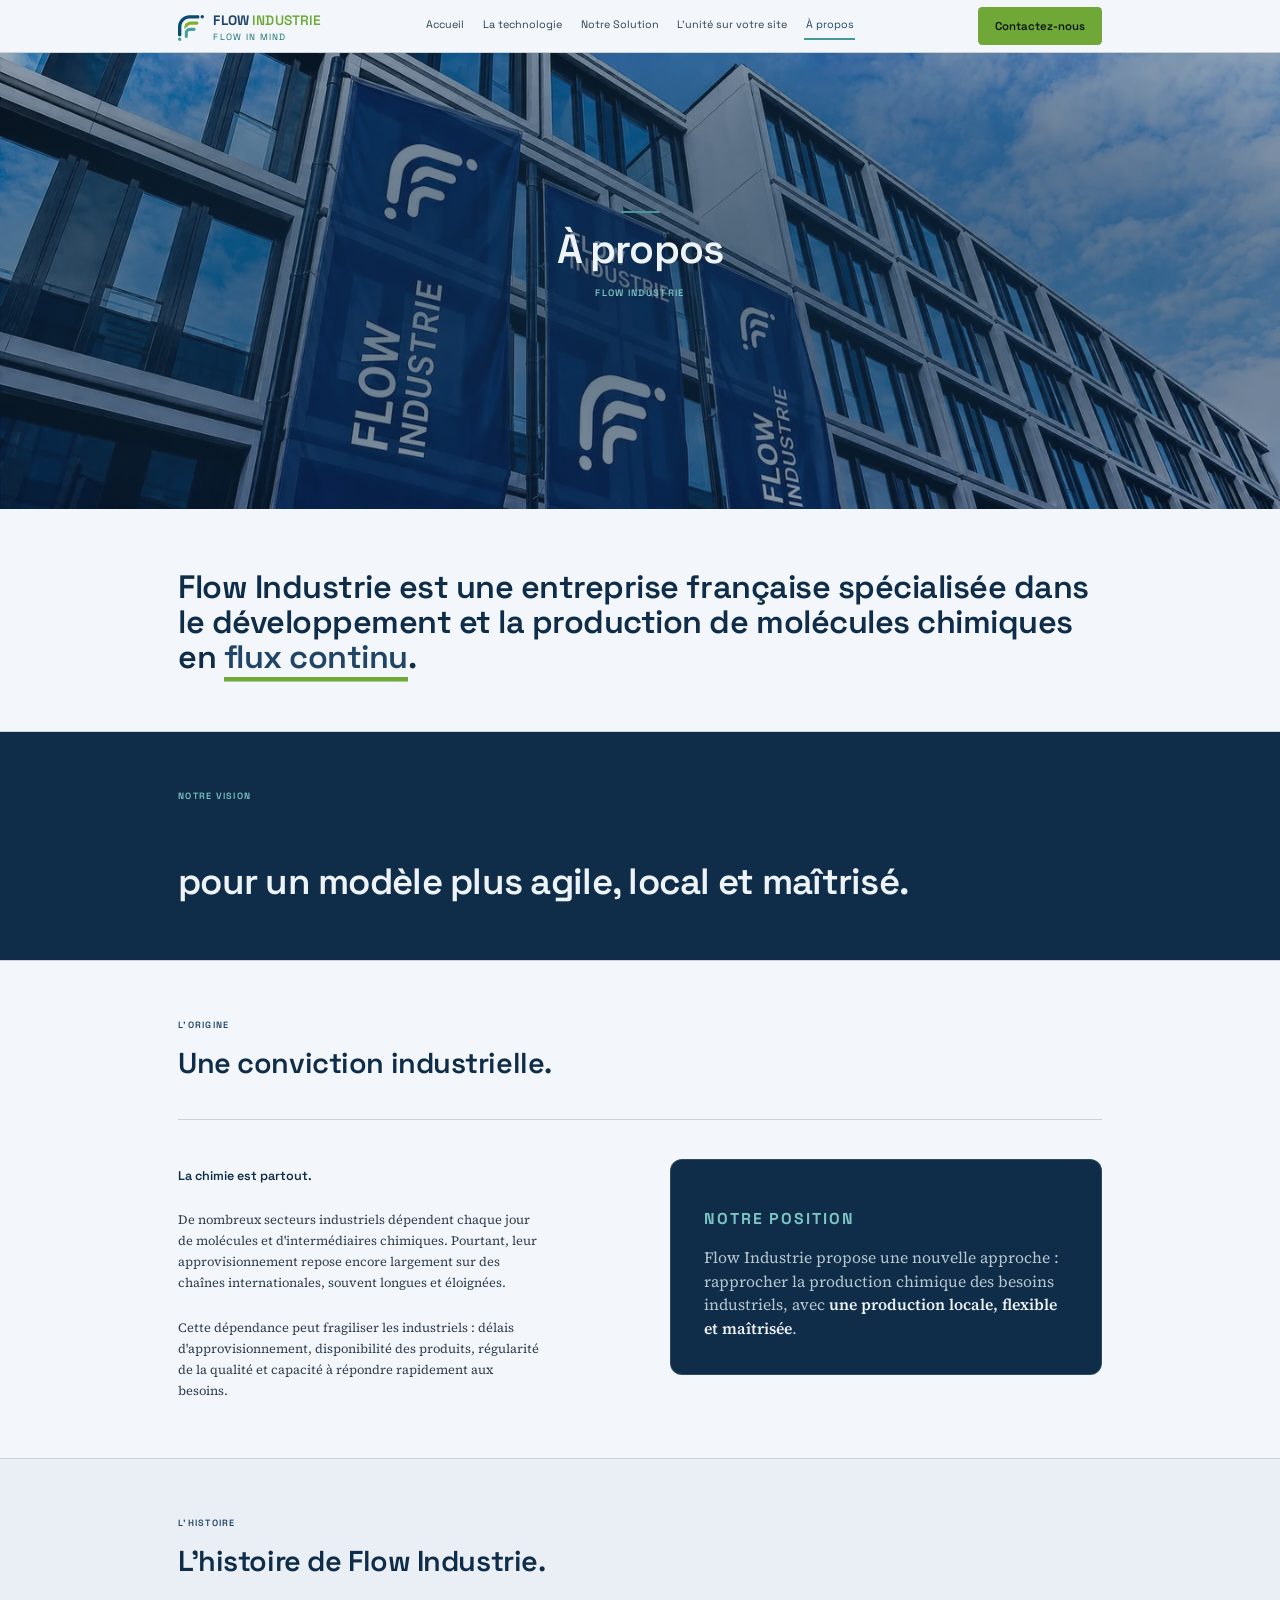
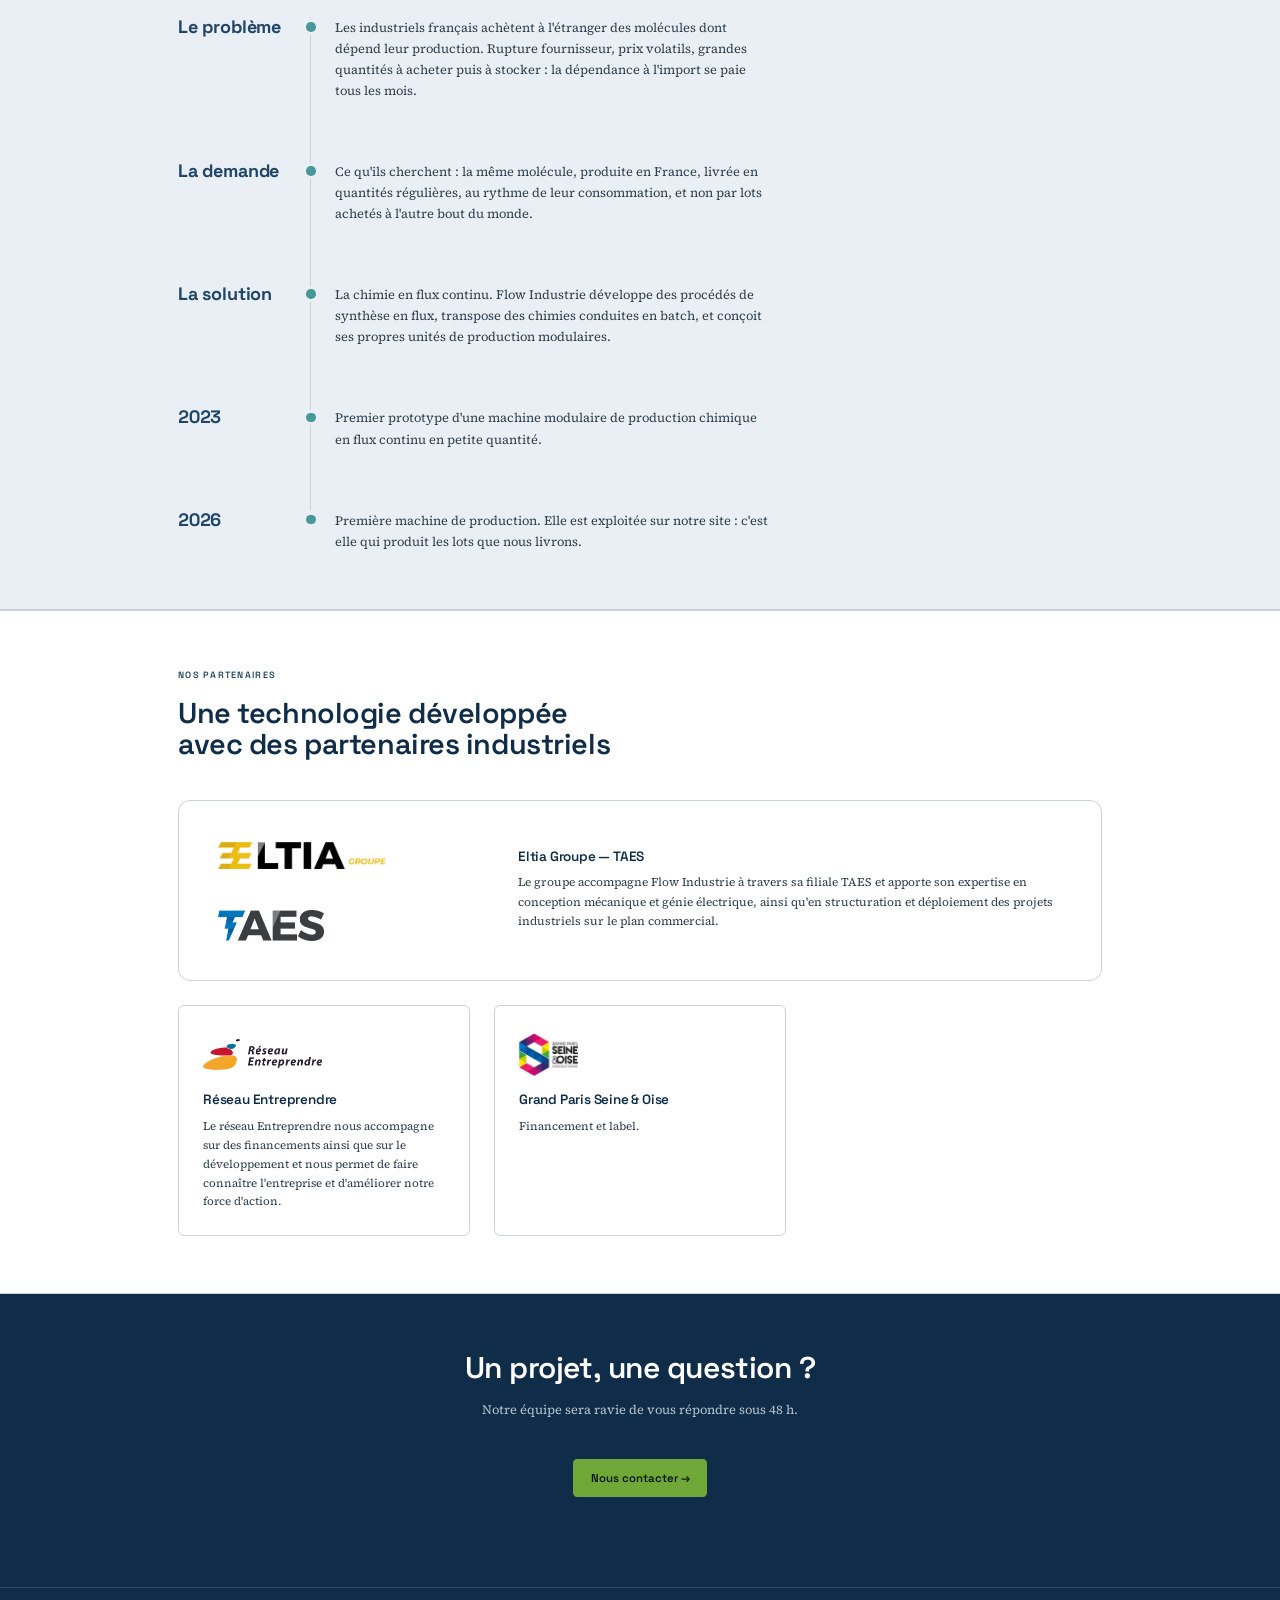
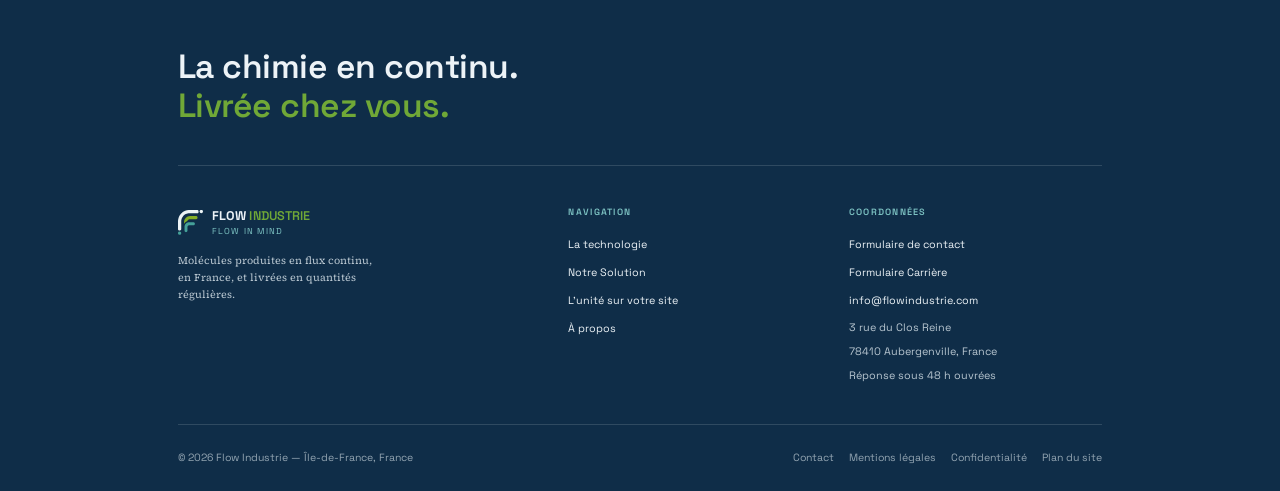
==== commit fe7a30eb: "Entete : le selecteur de langue part Co-Authored-By: Claude Opus 5.5 <noreply@anthropic.com>" ====
--- a/a-propos/index.html
+++ b/a-propos/index.html
@@ -11,7 +11,7 @@
 <style>.cta-fin[data-astro-cid-ozoyvow7]{background:var(--color-petrol-deep);color:var(--color-on-dark)}.cta-fin[data-astro-cid-ozoyvow7].fond-petrol{background:var(--color-petrol)}.cta-fin[data-astro-cid-ozoyvow7] .wrap[data-astro-cid-ozoyvow7]{padding-block:var(--rythme-demi) var(--space-3xl);text-align:center}.cta-fin[data-astro-cid-ozoyvow7].suivie .wrap[data-astro-cid-ozoyvow7]{padding-bottom:var(--rythme-demi)}.cta-titre[data-astro-cid-ozoyvow7]{font-size:clamp(1.8rem,3.4vw,2.5rem);color:#fff;max-width:24ch;margin-inline:auto}.cta-texte[data-astro-cid-ozoyvow7]{margin-top:var(--space-md);color:var(--color-on-dark-2);max-width:52ch;margin-inline:auto}.cta-actions[data-astro-cid-ozoyvow7]{margin-top:var(--space-xl);display:flex;flex-wrap:wrap;align-items:center;justify-content:center;gap:var(--space-lg)}.cta-secondaire[data-astro-cid-ozoyvow7]{font-family:var(--font-display);font-weight:600;font-size:.95rem;color:var(--color-teal-clair);text-decoration-color:var(--color-accent)}
 .surtitre-section[data-astro-cid-xhkvyzga]{font-family:var(--font-display);font-size:.76rem;font-weight:600;letter-spacing:.14em;text-transform:uppercase;color:var(--color-petrol);margin-bottom:var(--space-md)}.vision[data-astro-cid-xhkvyzga]{background:var(--color-petrol-deep);border-block:var(--rule)}.vision[data-astro-cid-xhkvyzga] .wrap[data-astro-cid-xhkvyzga]{padding-block:var(--rythme-demi)}.vision[data-astro-cid-xhkvyzga].part-empruntee{margin-top:2.75rem}.vision[data-astro-cid-xhkvyzga] .surtitre-section[data-astro-cid-xhkvyzga]{color:var(--color-teal-clair)}.phrase[data-astro-cid-xhkvyzga]{font-family:var(--font-display);font-weight:600;font-size:clamp(1.75rem,3.6vw,3.05rem);line-height:1.14;letter-spacing:-.02em;color:var(--color-on-dark)}.vision[data-astro-cid-xhkvyzga][data-pilotage] .mot[data-astro-cid-xhkvyzga]{opacity:0;transition:opacity .45s var(--ease-out)}.vision[data-astro-cid-xhkvyzga][data-pilotage] .mot[data-astro-cid-xhkvyzga].allume{opacity:1}
 </style>
-<link rel="stylesheet" href="../_astro/a-propos.CRJqdTg-.css"><link rel="stylesheet" href="../_astro/mobile-partage.css"></head> <body> <a class="saut-contenu" href="#contenu">Aller au contenu principal</a> <header class="entete" data-astro-cid-dmqpwcec>  <!-- Niveau 2 — barre principale --> <div class="wrap barre" data-astro-cid-dmqpwcec> <a class="marque" href="../index.html" data-astro-cid-dmqpwcec>  <img class="marque-signe" src="../logo-flow-industrie.svg" alt="" width="972" height="959" data-astro-cid-dmqpwcec> <span class="marque-texte" data-astro-cid-dmqpwcec> <span class="marque-nom" data-astro-cid-dmqpwcec><b data-astro-cid-dmqpwcec>FLOW</b> <span data-astro-cid-dmqpwcec>INDUSTRIE</span></span> <span class="marque-baseline" data-astro-cid-dmqpwcec>Flow in Mind</span> </span> </a> <nav class="liens" id="menu-principal" aria-label="Navigation principale" data-astro-cid-dmqpwcec> <a href="../index.html" data-astro-cid-dmqpwcec> Accueil </a><a href="../technologie/index.html" data-astro-cid-dmqpwcec> La technologie </a><a href="../applications/index.html" data-astro-cid-dmqpwcec> Notre Solution </a><a href="../unite-sur-votre-site/index.html" data-astro-cid-dmqpwcec> L&#39;unité sur votre site </a><a href="../a-propos/index.html" aria-current="page" data-astro-cid-dmqpwcec> À propos </a> <a class="btn btn-accent cta-menu" href="../contact/index.html" data-astro-cid-dmqpwcec>Contactez-nous</a> </nav> <div class="actions-entete" data-astro-cid-dmqpwcec><!-- Sélecteur de langue : l'icône est en place, la traduction reste à brancher. --><button type="button" class="bouton-langue" aria-disabled="true" title="Le site n'est disponible qu'en français pour le moment" aria-label="Changer la langue du site — français" data-astro-cid-dmqpwcec><svg class="glyphe-langue" viewBox="0 0 24 24" width="18" height="18" fill="none" stroke="currentColor" stroke-width="1.7" stroke-linecap="round" stroke-linejoin="round" aria-hidden="true" data-astro-cid-dmqpwcec><circle cx="12" cy="12" r="10"/><path d="M2 12h20"/><path d="M12 2a15 15 0 0 1 0 20a15 15 0 0 1 0-20"/></svg><span class="etiquette-langue" data-astro-cid-dmqpwcec>FR</span></button><a class="btn btn-accent cta-entete" href="../contact/index.html" data-astro-cid-dmqpwcec>Contactez-nous</a><button type="button" class="bouton-menu" id="bouton-menu" aria-controls="menu-principal" aria-expanded="false" data-astro-cid-dmqpwcec><span class="barres-menu" aria-hidden="true" data-astro-cid-dmqpwcec><span data-astro-cid-dmqpwcec></span><span data-astro-cid-dmqpwcec></span><span data-astro-cid-dmqpwcec></span></span>Menu</button></div> </div> </header>  <script type="module">const t=document.querySelector(".entete");if(t){let s=null;const l=()=>{const e=window.scrollY>8;e!==s&&(s=e,e?t.dataset.defile="":delete t.dataset.defile)};window.addEventListener("scroll",l,{passive:!0}),l()}</script> <main id="contenu"> <section class="hero" data-astro-cid-xp7oeim3> <div class="banniere" data-astro-cid-xp7oeim3>  <img src="../_astro/batiment-flow-industrie.DWLSTClr_1PjTWx.webp" srcset="../_astro/batiment-flow-industrie.DWLSTClr_WHNaj.webp 900w, ../_astro/batiment-flow-industrie.DWLSTClr_Z26BWIB.webp 1100w, ../_astro/batiment-flow-industrie.DWLSTClr_Z2m9XlS.webp 1440w, ../_astro/batiment-flow-industrie.DWLSTClr_1PjTWx.webp 2083w" alt="Oriflammes aux couleurs de Flow Industrie déployées sur la façade vitrée d'un bâtiment industriel." sizes="(max-width: 1100px) 1100px, 100vw" loading="eager" fetchpriority="high" data-astro-cid-xp7oeim3="true" decoding="async" width="2083" height="755" class="banniere-image">  <div class="wrap banniere-texte" data-astro-cid-xp7oeim3> <span class="banniere-filet" data-anim="trace" data-astro-cid-xp7oeim3></span> <p class="banniere-titre" data-anim="monte" data-retard="1" data-astro-cid-xp7oeim3>À propos</p> <p class="banniere-sous-titre" data-anim="monte" data-retard="2" data-astro-cid-xp7oeim3>Flow Industrie</p> </div> </div> <div class="wrap hero-grille" data-astro-cid-xp7oeim3> <div class="hero-texte" data-anim-groupe="monte" data-astro-cid-xp7oeim3>    <h1 data-astro-cid-xp7oeim3>
+<link rel="stylesheet" href="../_astro/a-propos.CRJqdTg-.css"><link rel="stylesheet" href="../_astro/mobile-partage.css"></head> <body> <a class="saut-contenu" href="#contenu">Aller au contenu principal</a> <header class="entete" data-astro-cid-dmqpwcec>  <!-- Niveau 2 — barre principale --> <div class="wrap barre" data-astro-cid-dmqpwcec> <a class="marque" href="../index.html" data-astro-cid-dmqpwcec>  <img class="marque-signe" src="../logo-flow-industrie.svg" alt="" width="972" height="959" data-astro-cid-dmqpwcec> <span class="marque-texte" data-astro-cid-dmqpwcec> <span class="marque-nom" data-astro-cid-dmqpwcec><b data-astro-cid-dmqpwcec>FLOW</b> <span data-astro-cid-dmqpwcec>INDUSTRIE</span></span> <span class="marque-baseline" data-astro-cid-dmqpwcec>Flow in Mind</span> </span> </a> <nav class="liens" id="menu-principal" aria-label="Navigation principale" data-astro-cid-dmqpwcec> <a href="../index.html" data-astro-cid-dmqpwcec> Accueil </a><a href="../technologie/index.html" data-astro-cid-dmqpwcec> La technologie </a><a href="../applications/index.html" data-astro-cid-dmqpwcec> Notre Solution </a><a href="../unite-sur-votre-site/index.html" data-astro-cid-dmqpwcec> L&#39;unité sur votre site </a><a href="../a-propos/index.html" aria-current="page" data-astro-cid-dmqpwcec> À propos </a> <a class="btn btn-accent cta-menu" href="../contact/index.html" data-astro-cid-dmqpwcec>Contactez-nous</a> </nav> <div class="actions-entete" data-astro-cid-dmqpwcec><a class="btn btn-accent cta-entete" href="../contact/index.html" data-astro-cid-dmqpwcec>Contactez-nous</a><button type="button" class="bouton-menu" id="bouton-menu" aria-controls="menu-principal" aria-expanded="false" data-astro-cid-dmqpwcec><span class="barres-menu" aria-hidden="true" data-astro-cid-dmqpwcec><span data-astro-cid-dmqpwcec></span><span data-astro-cid-dmqpwcec></span><span data-astro-cid-dmqpwcec></span></span>Menu</button></div> </div> </header>  <script type="module">const t=document.querySelector(".entete");if(t){let s=null;const l=()=>{const e=window.scrollY>8;e!==s&&(s=e,e?t.dataset.defile="":delete t.dataset.defile)};window.addEventListener("scroll",l,{passive:!0}),l()}</script> <main id="contenu"> <section class="hero" data-astro-cid-xp7oeim3> <div class="banniere" data-astro-cid-xp7oeim3>  <img src="../_astro/batiment-flow-industrie.DWLSTClr_1PjTWx.webp" srcset="../_astro/batiment-flow-industrie.DWLSTClr_WHNaj.webp 900w, ../_astro/batiment-flow-industrie.DWLSTClr_Z26BWIB.webp 1100w, ../_astro/batiment-flow-industrie.DWLSTClr_Z2m9XlS.webp 1440w, ../_astro/batiment-flow-industrie.DWLSTClr_1PjTWx.webp 2083w" alt="Oriflammes aux couleurs de Flow Industrie déployées sur la façade vitrée d'un bâtiment industriel." sizes="(max-width: 1100px) 1100px, 100vw" loading="eager" fetchpriority="high" data-astro-cid-xp7oeim3="true" decoding="async" width="2083" height="755" class="banniere-image">  <div class="wrap banniere-texte" data-astro-cid-xp7oeim3> <span class="banniere-filet" data-anim="trace" data-astro-cid-xp7oeim3></span> <p class="banniere-titre" data-anim="monte" data-retard="1" data-astro-cid-xp7oeim3>À propos</p> <p class="banniere-sous-titre" data-anim="monte" data-retard="2" data-astro-cid-xp7oeim3>Flow Industrie</p> </div> </div> <div class="wrap hero-grille" data-astro-cid-xp7oeim3> <div class="hero-texte" data-anim-groupe="monte" data-astro-cid-xp7oeim3>    <h1 data-astro-cid-xp7oeim3>
 Flow Industrie est une entreprise française spécialisée dans le développement et la production de molécules chimiques en
  <em data-anim="souligne" data-retard="3" data-astro-cid-xp7oeim3>flux continu</em>.
  </h1>  </div> </div> </section> <section class="vision" data-vision aria-labelledby="titre-vision" data-astro-cid-xhkvyzga> <div class="wrap" data-astro-cid-xhkvyzga> <p class="surtitre-section" data-astro-cid-xhkvyzga>Notre vision</p>  <p class="phrase" id="titre-vision" data-astro-cid-xhkvyzga> <span class="mot" data-astro-cid-xhkvyzga>Rendre</span>  <span class="mot" data-astro-cid-xhkvyzga>à</span>  <span class="mot" data-astro-cid-xhkvyzga>l&#39;industrie</span>  <span class="mot" data-astro-cid-xhkvyzga>française</span>  <span class="mot" data-astro-cid-xhkvyzga>la</span>  <span class="mot" data-astro-cid-xhkvyzga>maîtrise</span>  <span class="mot" data-astro-cid-xhkvyzga>de</span>  <span class="mot" data-astro-cid-xhkvyzga>sa</span>  <span class="mot" data-astro-cid-xhkvyzga>chimie,</span>  <span class="mot" data-astro-cid-xhkvyzga>pour</span>  <span class="mot" data-astro-cid-xhkvyzga>un</span>  <span class="mot" data-astro-cid-xhkvyzga>modèle</span>  <span class="mot" data-astro-cid-xhkvyzga>plus</span>  <span class="mot" data-astro-cid-xhkvyzga>agile,</span>  <span class="mot" data-astro-cid-xhkvyzga>local</span>  <span class="mot" data-astro-cid-xhkvyzga>et</span>  <span class="mot" data-astro-cid-xhkvyzga>maîtrisé.</span>  </p> </div> </section>  <script type="module">const m=Array.from(document.querySelectorAll("[data-vision]"));if(m.length&&!window.matchMedia("(prefers-reduced-motion: reduce)").matches)for(const e of m){const a=e.querySelector(".phrase"),t=Array.from(e.querySelectorAll(".mot"));if(!a||!t.length)continue;e.dataset.pilotage="";let i=null,o=!0,c=-1;const u=()=>{i=null;const n=a.getBoundingClientRect(),d=window.innerHeight,h=d*.4+n.height;if(!h)return;const f=Math.min(1,Math.max(0,(d*.85-n.top)/h)),l=Math.round(f*t.length);if(l!==c){c=l;for(let r=0;r<t.length;r++)t[r].classList.toggle("allume",r<l)}},s=()=>{i!==null||!o||(i=requestAnimationFrame(u))};"IntersectionObserver"in window&&new IntersectionObserver(([n])=>{o=n.isIntersecting,o&&s()},{rootMargin:"200px 0px"}).observe(e),window.addEventListener("scroll",s,{passive:!0}),window.addEventListener("resize",s,{passive:!0}),u()}</script> <section class="origine" aria-labelledby="titre-origine" data-astro-cid-xp7oeim3> <div class="wrap" data-astro-cid-xp7oeim3> <div class="origine-tete" data-anim-groupe="monte" data-astro-cid-xp7oeim3> <p class="surtitre-section" data-astro-cid-xp7oeim3>L'origine</p>  <h2 class="titre-section" id="titre-origine" data-astro-cid-xp7oeim3>Une conviction industrielle.</h2> </div> <div class="origine-corps" data-astro-cid-xp7oeim3> <div class="origine-modele" data-astro-cid-xp7oeim3> <p class="origine-intro origine-cadence" data-anim="monte" data-astro-cid-xp7oeim3>La chimie est partout.</p> <p class="origine-suite" data-anim="monte" data-astro-cid-xp7oeim3>De nombreux secteurs industriels dépendent chaque jour de molécules et d'intermédiaires chimiques. Pourtant, leur approvisionnement repose encore largement sur des chaînes internationales, souvent longues et éloignées.</p> <p class="origine-suite" data-anim="monte" data-astro-cid-xp7oeim3>Cette dépendance peut fragiliser les industriels&nbsp;: délais d'approvisionnement, disponibilité des produits, régularité de la qualité et capacité à répondre rapidement aux besoins.</p> </div>  <div class="position" data-anim="carte" data-astro-cid-xp7oeim3> <p class="libelle-colonne" data-astro-cid-xp7oeim3>Notre position</p>  <p data-astro-cid-xp7oeim3>
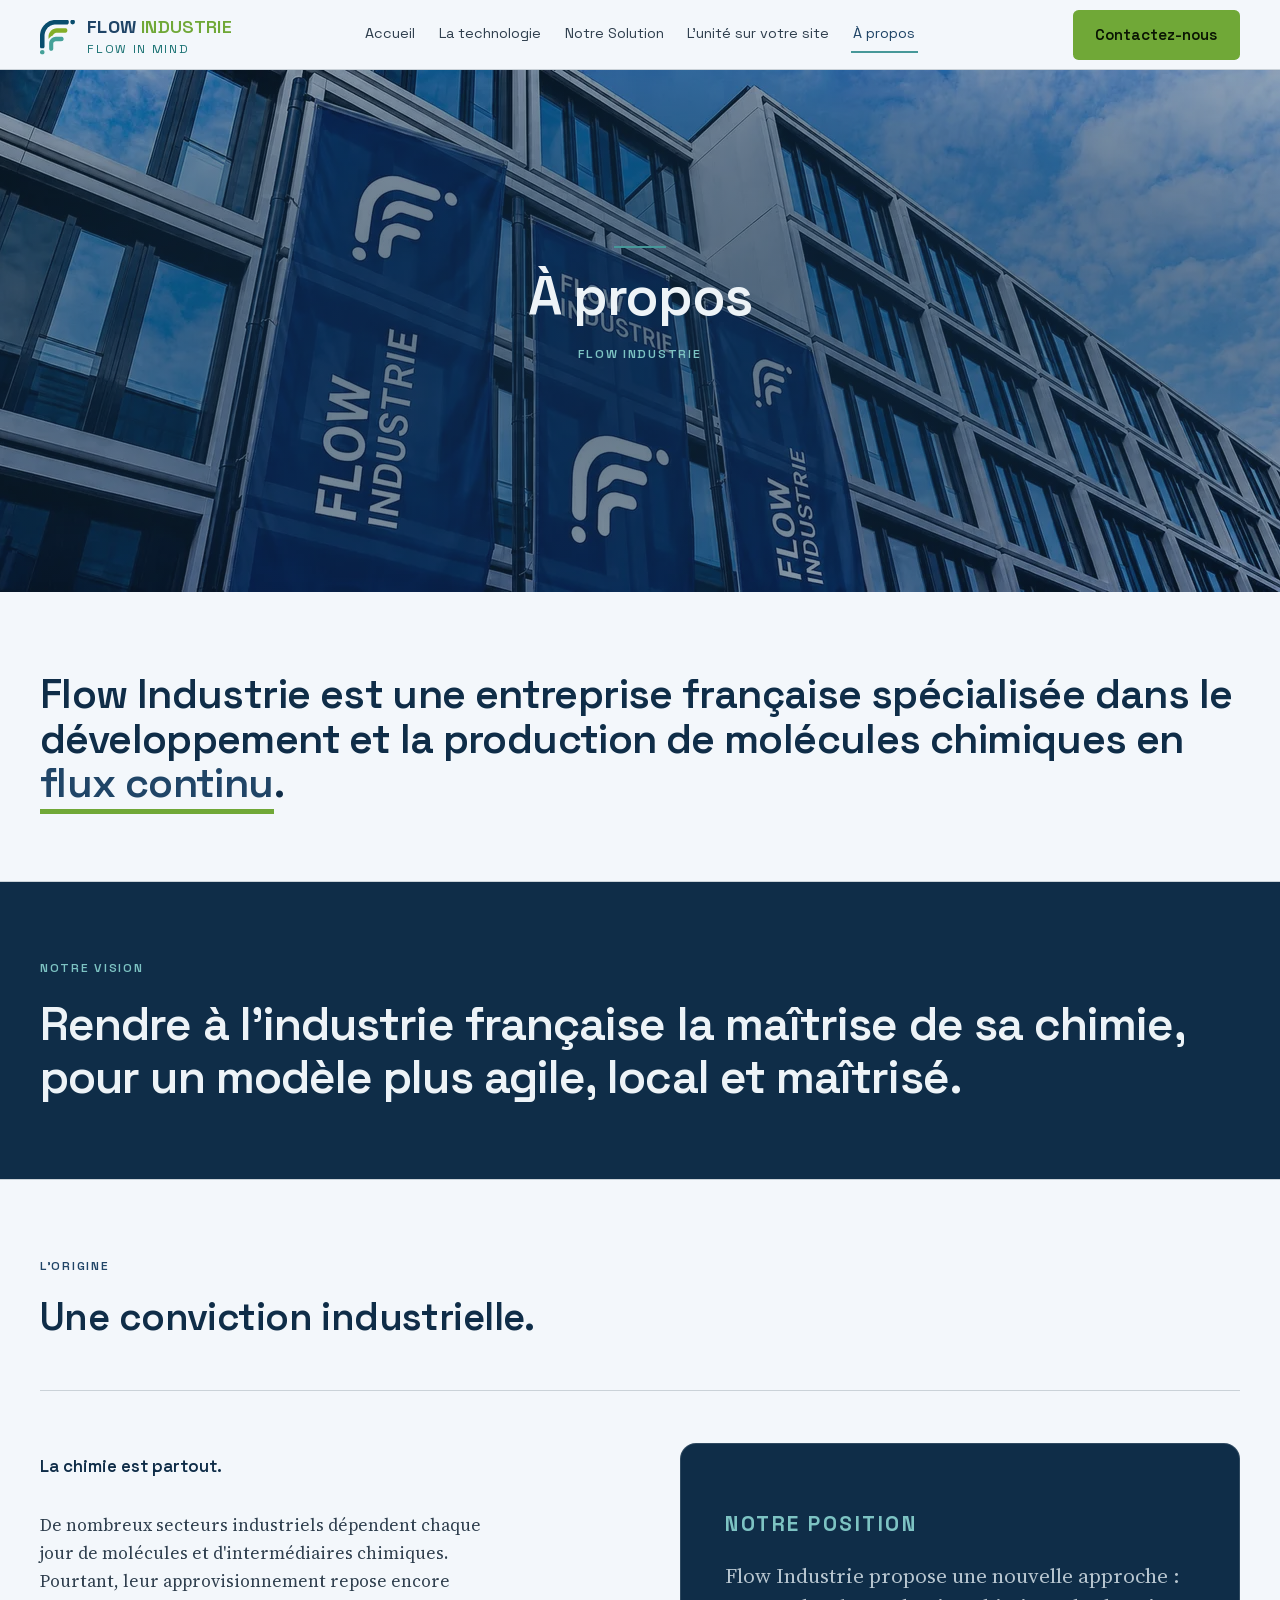
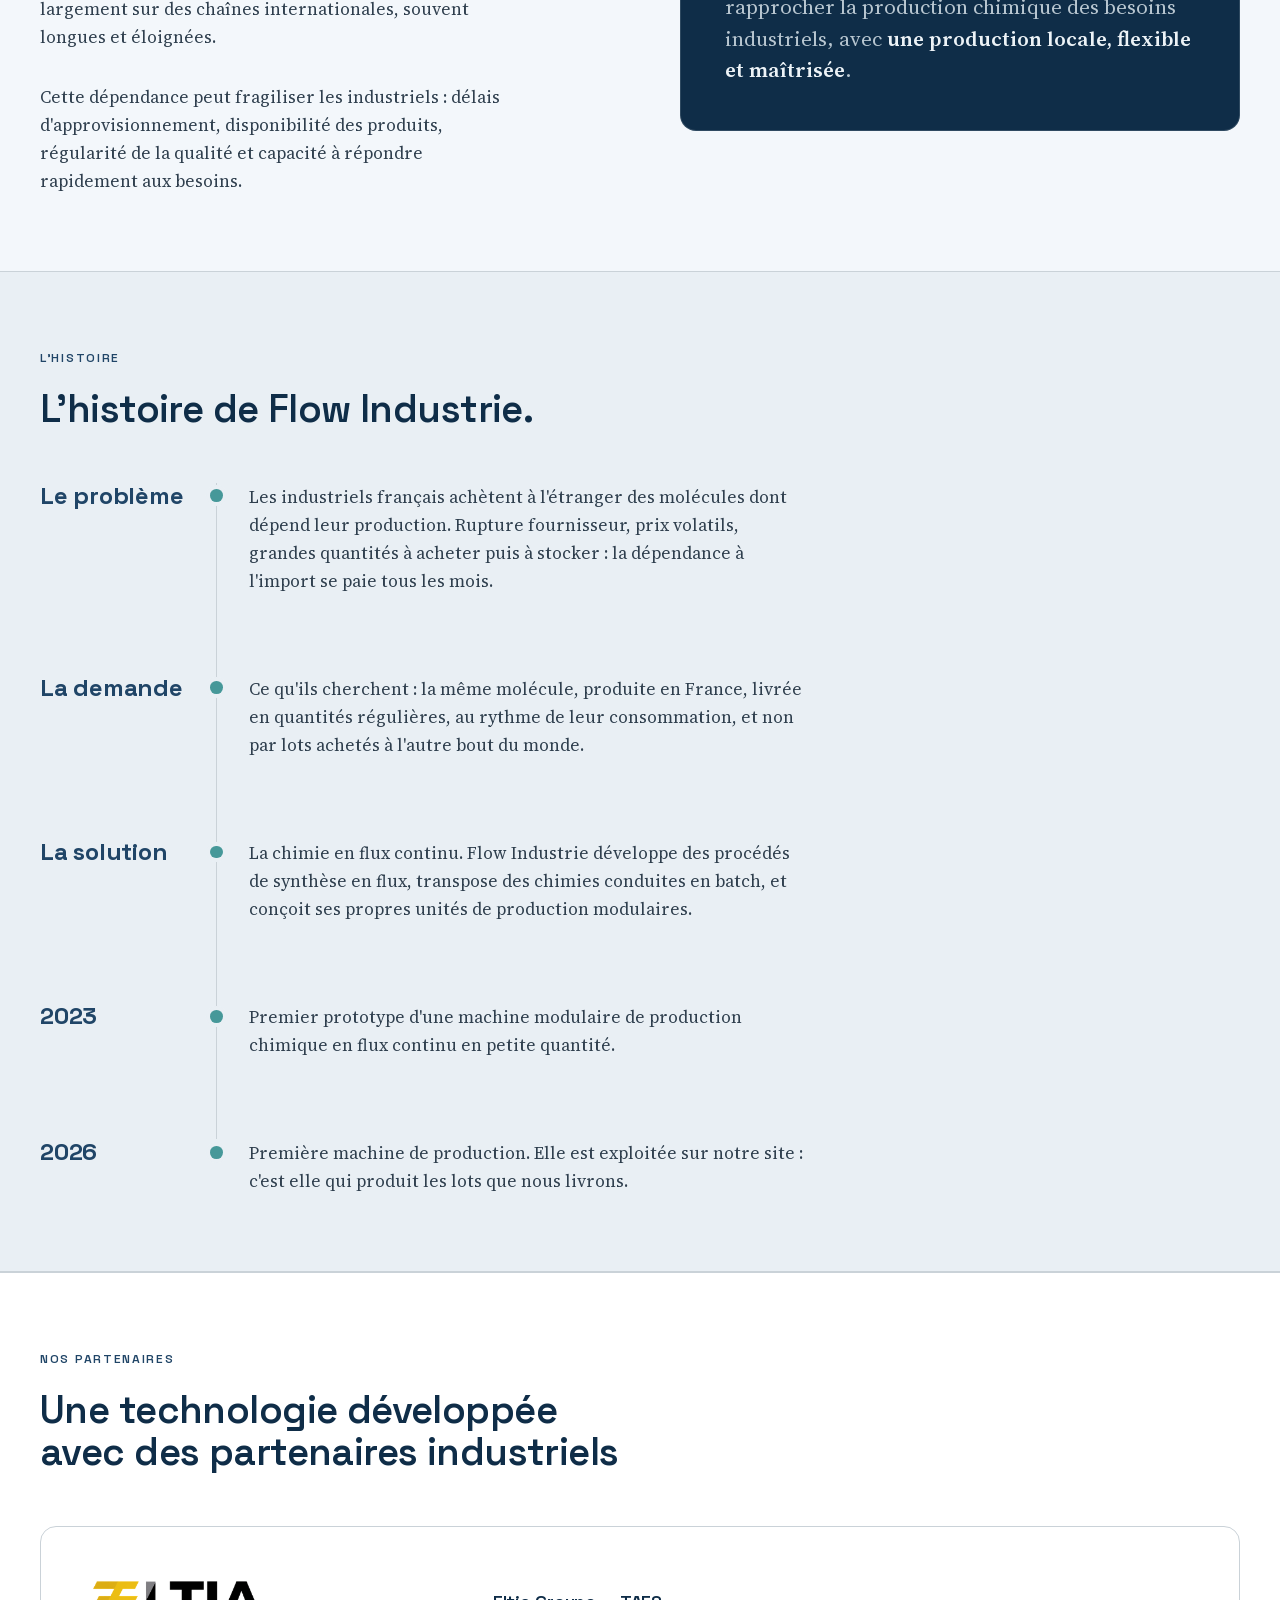
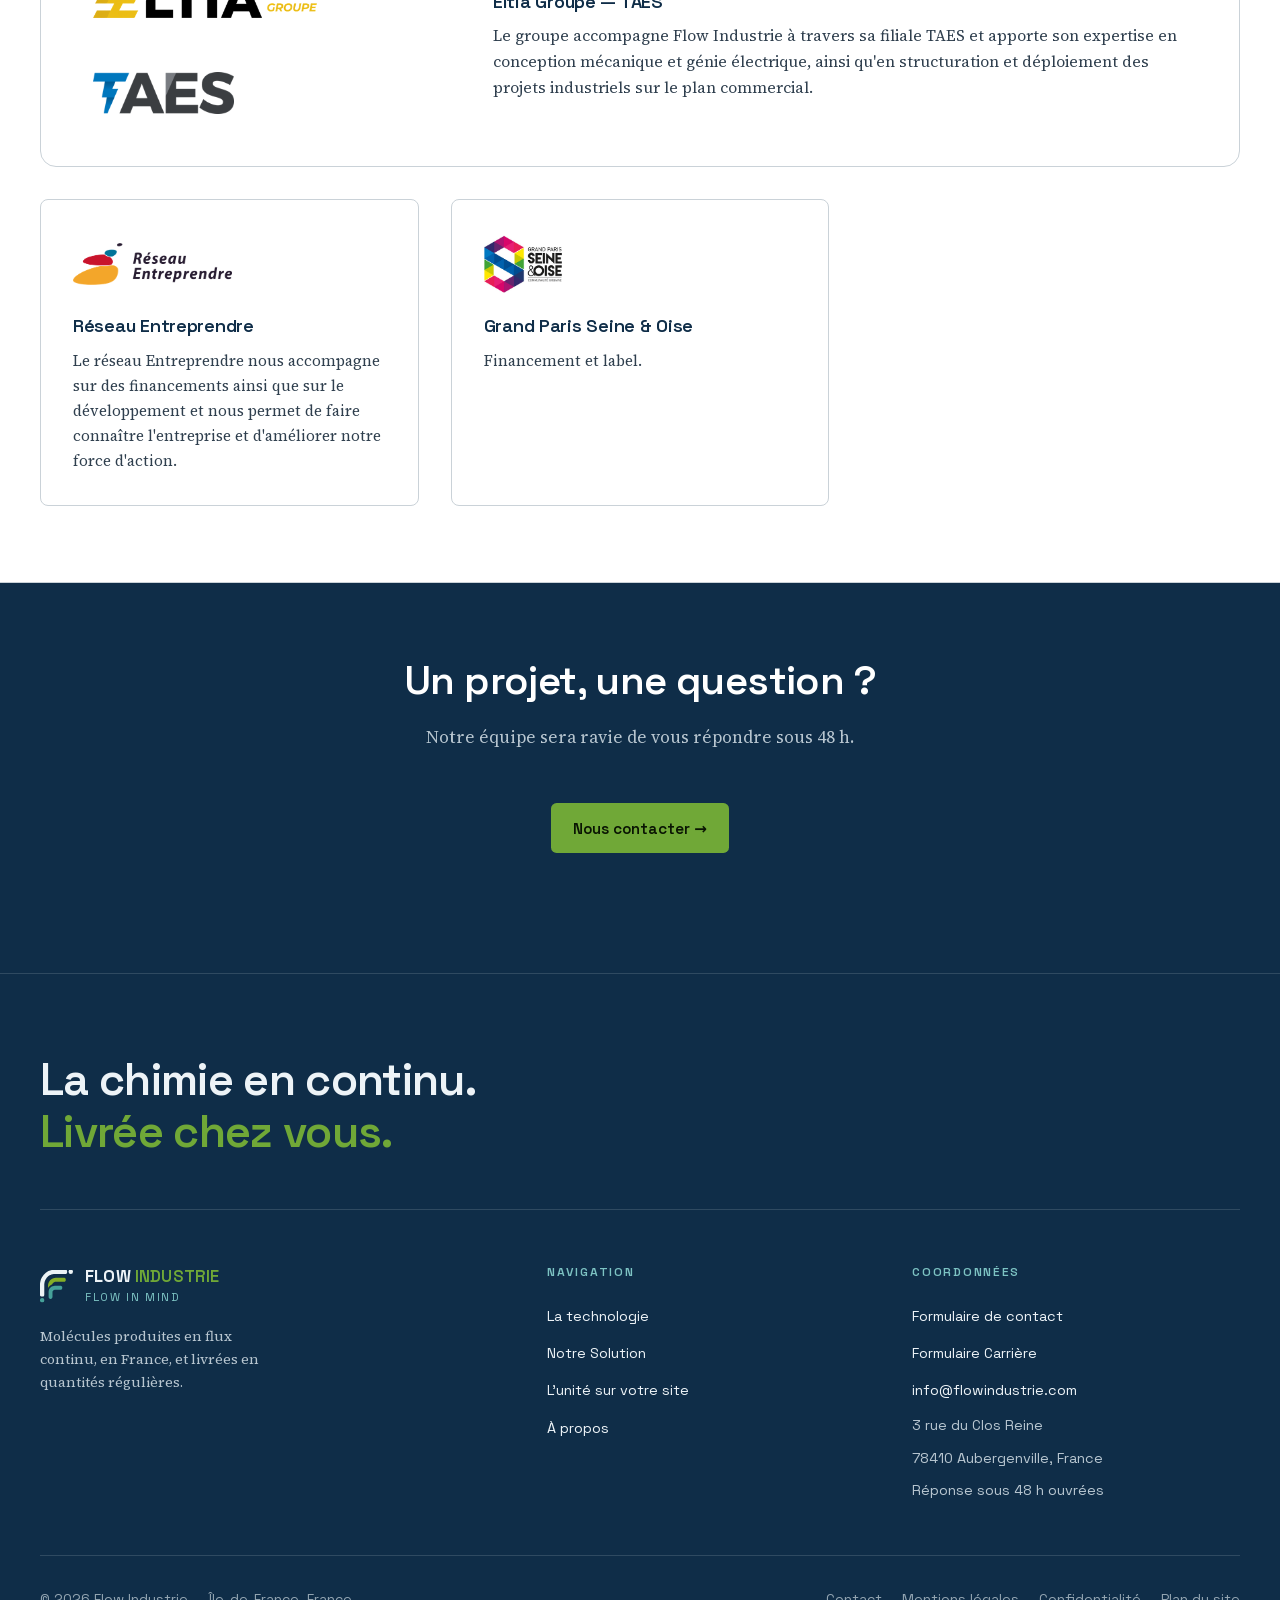
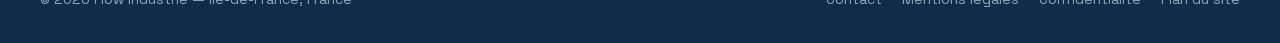
==== commit beeda041: "Mentions legales completes, securite du 17/11, hebergeur IONOS Co-Authored-By: Claude Opus 5.5 <nore" ====
--- a/a-propos/index.html
+++ b/a-propos/index.html
@@ -1,4 +1,4 @@
-<!DOCTYPE html><html lang="fr"> <head><meta charset="utf-8"><meta name="robots" content="noindex, nofollow"><meta name="viewport" content="width=device-width, initial-scale=1"><title>À propos | Flow Industrie — chimie en flux continu, en France</title><meta name="description" content="Flow Industrie produit vos molécules en flux continu sur son site d'Île-de-France et vous livre régulièrement. Une jeune société fondée par une chimiste."><link rel="canonical" href="https://www.flowindustrie.com/a-propos/"><link rel="icon" href="../favicon.svg" type="image/svg+xml"><link rel="sitemap" href="../sitemap-index.xml"><meta property="og:type" content="website"><meta property="og:locale" content="fr_FR"><meta property="og:site_name" content="Flow Industrie"><meta property="og:title" content="À propos | Flow Industrie — chimie en flux continu, en France"><meta property="og:description" content="Flow Industrie produit vos molécules en flux continu sur son site d'Île-de-France et vous livre régulièrement. Une jeune société fondée par une chimiste."><meta property="og:url" content="https://www.flowindustrie.com/a-propos/"><meta property="og:image" content="https://www.flowindustrie.com/images/og-unite-modulaire.jpg"><meta property="og:image:width" content="1200"><meta property="og:image:height" content="630"><meta property="og:image:alt" content="Vue de conception de l'unité modulaire de production chimique en flux continu Flow Industrie."><meta name="twitter:card" content="summary_large_image"><link rel="preconnect" href="https://fonts.googleapis.com"><link rel="preconnect" href="https://fonts.gstatic.com" crossorigin><link href="https://fonts.googleapis.com/css2?family=Space+Grotesk:wght@400;500;600;700&family=Source+Serif+4:opsz,wght@8..60,400;8..60,500;8..60,600&display=swap" rel="stylesheet"><script type="application/ld+json">{"@context":"https://schema.org","@type":"Organization","name":"Flow Industrie","slogan":"Flow in Mind","description":"Flow Industrie produit vos molécules chimiques en flux continu, en France, et vous livre en quantités régulières : la même molécule, sans l'import.","url":"https://www.flowindustrie.com/","logo":"https://www.flowindustrie.com/images/logo-flow-industrie.png","email":"info@flowindustrie.com","address":{"@type":"PostalAddress","streetAddress":"3 rue du Clos Reine","postalCode":"78410","addressLocality":"Aubergenville","addressRegion":"Île-de-France","addressCountry":"FR"}}</script><script type="application/ld+json">{"@context":"https://schema.org","@type":"AboutPage","name":"À propos","description":"Flow Industrie produit vos molécules en flux continu sur son site d'Île-de-France et vous livre régulièrement. Une jeune société fondée par une chimiste.","about":{"@type":"Organization","name":"Flow Industrie","slogan":"Flow in Mind","founder":[{"@type":"Person","name":"Marion Morvan","jobTitle":"Fondatrice et dirigeante","worksFor":{"@type":"Organization","name":"Flow Industrie"}},{"@type":"Person","name":"Etienne Morvan","jobTitle":"Associé, industrialisation","worksFor":{"@type":"Organization","name":"Flow Industrie"}}],"address":{"@type":"PostalAddress","streetAddress":"3 rue du Clos Reine","postalCode":"78410","addressLocality":"Aubergenville","addressRegion":"Île-de-France","addressCountry":"FR"}}}</script><script>
+<!DOCTYPE html><html lang="fr"> <head><meta charset="utf-8"><meta name="robots" content="noindex, nofollow"><meta name="viewport" content="width=device-width, initial-scale=1"><title>À propos | Flow Industrie — chimie en flux continu, en France</title><meta name="description" content="Flow Industrie produit vos molécules en flux continu sur son site d'Île-de-France et vous livre régulièrement. Une jeune société fondée par une chimiste."><link rel="canonical" href="https://www.flowindustrie.com/a-propos/"><link rel="icon" href="../favicon.svg" type="image/svg+xml"><link rel="sitemap" href="../sitemap-index.xml"><meta property="og:type" content="website"><meta property="og:locale" content="fr_FR"><meta property="og:site_name" content="Flow Industrie"><meta property="og:title" content="À propos | Flow Industrie — chimie en flux continu, en France"><meta property="og:description" content="Flow Industrie produit vos molécules en flux continu sur son site d'Île-de-France et vous livre régulièrement. Une jeune société fondée par une chimiste."><meta property="og:url" content="https://www.flowindustrie.com/a-propos/"><meta property="og:image" content="https://www.flowindustrie.com/images/og-unite-modulaire.jpg"><meta property="og:image:width" content="1200"><meta property="og:image:height" content="630"><meta property="og:image:alt" content="Vue de conception de l'unité modulaire de production chimique en flux continu Flow Industrie."><meta name="twitter:card" content="summary_large_image"><link rel="stylesheet" href="../_astro/polices.css"><script type="application/ld+json">{"@context":"https://schema.org","@type":"Organization","name":"Flow Industrie","slogan":"Flow in Mind","description":"Flow Industrie produit vos molécules chimiques en flux continu, en France, et vous livre en quantités régulières : la même molécule, sans l'import.","url":"https://www.flowindustrie.com/","logo":"https://www.flowindustrie.com/images/logo-flow-industrie.png","email":"info@flowindustrie.com","address":{"@type":"PostalAddress","streetAddress":"3 rue du Clos Reine","postalCode":"78410","addressLocality":"Aubergenville","addressRegion":"Île-de-France","addressCountry":"FR"}}</script><script type="application/ld+json">{"@context":"https://schema.org","@type":"AboutPage","name":"À propos","description":"Flow Industrie produit vos molécules en flux continu sur son site d'Île-de-France et vous livre régulièrement. Une jeune société fondée par une chimiste.","about":{"@type":"Organization","name":"Flow Industrie","slogan":"Flow in Mind","founder":[{"@type":"Person","name":"Marion Morvan","jobTitle":"Fondatrice et dirigeante","worksFor":{"@type":"Organization","name":"Flow Industrie"}},{"@type":"Person","name":"Etienne Morvan","jobTitle":"Associé, industrialisation","worksFor":{"@type":"Organization","name":"Flow Industrie"}}],"address":{"@type":"PostalAddress","streetAddress":"3 rue du Clos Reine","postalCode":"78410","addressLocality":"Aubergenville","addressRegion":"Île-de-France","addressCountry":"FR"}}}</script><script>
       (function () {
         var racine = document.documentElement;
         if (window.matchMedia('(prefers-reduced-motion: reduce)').matches) return;
@@ -43,10 +43,7 @@
 <textarea name="message" rows="4" required placeholder="Décrivez-nous votre question / projet…" data-astro-cid-qtd5vjyj></textarea> </label> <label class="consentement" data-astro-cid-qtd5vjyj> <input type="checkbox" name="consentement" required data-astro-cid-qtd5vjyj> <span data-astro-cid-qtd5vjyj>
 J'accepte que Flow Industrie utilise ces informations pour répondre à ma demande. Voir la
 <a class="lien-texte" href="../confidentialite/index.html" data-astro-cid-qtd5vjyj>politique de confidentialité</a>.
-</span> </label> <p class="avertissement" data-astro-cid-qtd5vjyj>
-⚠️ Formulaire non connecté : la clé <code data-astro-cid-qtd5vjyj>PUBLIC_WEB3FORMS_KEY</code> n'est pas encore
-        renseignée dans <code data-astro-cid-qtd5vjyj>.env</code>. Les envois n'arriveront pas tant qu'elle manque.
-</p>  <p class="erreur" id="pan-erreur-envoi" role="alert" hidden data-astro-cid-qtd5vjyj>
+</span> </label> <p class="avertissement" data-astro-cid-qtd5vjyj>⚠️ Ce formulaire n’est pas encore relié : un message envoyé depuis cette page n’arriverait pas. Écrivez-nous à <a href="mailto:info@flowindustrie.com">info@flowindustrie.com</a> en attendant.</p>  <p class="erreur" id="pan-erreur-envoi" role="alert" hidden data-astro-cid-qtd5vjyj>
 L'envoi n'a pas abouti. Réessayez dans un instant, ou écrivez-nous directement à
 <a href="mailto:info@flowindustrie.com" data-astro-cid-qtd5vjyj>info@flowindustrie.com</a>.
 </p> <button class="btn btn-accent" type="submit" disabled data-astro-cid-qtd5vjyj>Envoyer ma demande</button> <p class="note" data-astro-cid-qtd5vjyj>Réponse sous 48 h ouvrées. Vos informations ne sont ni revendues ni transmises à des tiers.</p> </form><div class="remerciement carte" id="pan-remerciement" tabindex="-1" hidden data-astro-cid-qtd5vjyj> <p class="marque" aria-hidden="true" data-astro-cid-qtd5vjyj>✓</p> <h3 data-astro-cid-qtd5vjyj>Merci, votre demande nous est parvenue.</h3> <p data-astro-cid-qtd5vjyj>
--- a/_astro/polices.css
+++ b/_astro/polices.css
@@ -0,0 +1,126 @@
+/* Les polices du site, servies depuis le site — 17/11/2026
+
+   Avant : les 13 pages appelaient fonts.googleapis.com puis fonts.gstatic.com.
+   Chaque visite envoyait donc l'adresse IP du visiteur a un tiers hors de
+   l'Union, sans consentement et avant toute interaction. C'est le motif du
+   « ne pas publier en l'etat » de l'audit.
+
+   Les fichiers sont ceux de Google, inchanges, sous licence SIL Open Font qui
+   autorise la redistribution. Voir polices/LICENCE-OFL.txt.
+
+   Seuls les sous-ensembles latin et latin-ext sont repris : le site est en
+   francais. Les `unicode-range` d'origine sont conserves, le navigateur ne
+   telecharge donc que ce dont la page a besoin. */
+
+@font-face{
+  font-family: 'Source Serif 4';
+  font-style: normal;
+  font-weight: 400;
+  font-display: swap;
+  src: url(polices/source-serif-4-400-latin-ext.woff2) format('woff2');
+  unicode-range: U+0100-02BA, U+02BD-02C5, U+02C7-02CC, U+02CE-02D7, U+02DD-02FF, U+0304, U+0308, U+0329, U+1D00-1DBF, U+1E00-1E9F, U+1EF2-1EFF, U+2020, U+20A0-20AB, U+20AD-20C4, U+2113, U+2C60-2C7F, U+A720-A7FF;
+}
+@font-face{
+  font-family: 'Source Serif 4';
+  font-style: normal;
+  font-weight: 400;
+  font-display: swap;
+  src: url(polices/source-serif-4-400-latin.woff2) format('woff2');
+  unicode-range: U+0000-00FF, U+0131, U+0152-0153, U+02BB-02BC, U+02C6, U+02DA, U+02DC, U+0304, U+0308, U+0329, U+2000-206F, U+20AC, U+2122, U+2191, U+2193, U+2212, U+2215, U+FEFF, U+FFFD;
+}
+@font-face{
+  font-family: 'Source Serif 4';
+  font-style: normal;
+  font-weight: 500;
+  font-display: swap;
+  src: url(polices/source-serif-4-500-latin-ext.woff2) format('woff2');
+  unicode-range: U+0100-02BA, U+02BD-02C5, U+02C7-02CC, U+02CE-02D7, U+02DD-02FF, U+0304, U+0308, U+0329, U+1D00-1DBF, U+1E00-1E9F, U+1EF2-1EFF, U+2020, U+20A0-20AB, U+20AD-20C4, U+2113, U+2C60-2C7F, U+A720-A7FF;
+}
+@font-face{
+  font-family: 'Source Serif 4';
+  font-style: normal;
+  font-weight: 500;
+  font-display: swap;
+  src: url(polices/source-serif-4-500-latin.woff2) format('woff2');
+  unicode-range: U+0000-00FF, U+0131, U+0152-0153, U+02BB-02BC, U+02C6, U+02DA, U+02DC, U+0304, U+0308, U+0329, U+2000-206F, U+20AC, U+2122, U+2191, U+2193, U+2212, U+2215, U+FEFF, U+FFFD;
+}
+@font-face{
+  font-family: 'Source Serif 4';
+  font-style: normal;
+  font-weight: 600;
+  font-display: swap;
+  src: url(polices/source-serif-4-600-latin-ext.woff2) format('woff2');
+  unicode-range: U+0100-02BA, U+02BD-02C5, U+02C7-02CC, U+02CE-02D7, U+02DD-02FF, U+0304, U+0308, U+0329, U+1D00-1DBF, U+1E00-1E9F, U+1EF2-1EFF, U+2020, U+20A0-20AB, U+20AD-20C4, U+2113, U+2C60-2C7F, U+A720-A7FF;
+}
+@font-face{
+  font-family: 'Source Serif 4';
+  font-style: normal;
+  font-weight: 600;
+  font-display: swap;
+  src: url(polices/source-serif-4-600-latin.woff2) format('woff2');
+  unicode-range: U+0000-00FF, U+0131, U+0152-0153, U+02BB-02BC, U+02C6, U+02DA, U+02DC, U+0304, U+0308, U+0329, U+2000-206F, U+20AC, U+2122, U+2191, U+2193, U+2212, U+2215, U+FEFF, U+FFFD;
+}
+@font-face{
+  font-family: 'Space Grotesk';
+  font-style: normal;
+  font-weight: 400;
+  font-display: swap;
+  src: url(polices/space-grotesk-400-latin-ext.woff2) format('woff2');
+  unicode-range: U+0100-02BA, U+02BD-02C5, U+02C7-02CC, U+02CE-02D7, U+02DD-02FF, U+0304, U+0308, U+0329, U+1D00-1DBF, U+1E00-1E9F, U+1EF2-1EFF, U+2020, U+20A0-20AB, U+20AD-20C4, U+2113, U+2C60-2C7F, U+A720-A7FF;
+}
+@font-face{
+  font-family: 'Space Grotesk';
+  font-style: normal;
+  font-weight: 400;
+  font-display: swap;
+  src: url(polices/space-grotesk-400-latin.woff2) format('woff2');
+  unicode-range: U+0000-00FF, U+0131, U+0152-0153, U+02BB-02BC, U+02C6, U+02DA, U+02DC, U+0304, U+0308, U+0329, U+2000-206F, U+20AC, U+2122, U+2191, U+2193, U+2212, U+2215, U+FEFF, U+FFFD;
+}
+@font-face{
+  font-family: 'Space Grotesk';
+  font-style: normal;
+  font-weight: 500;
+  font-display: swap;
+  src: url(polices/space-grotesk-500-latin-ext.woff2) format('woff2');
+  unicode-range: U+0100-02BA, U+02BD-02C5, U+02C7-02CC, U+02CE-02D7, U+02DD-02FF, U+0304, U+0308, U+0329, U+1D00-1DBF, U+1E00-1E9F, U+1EF2-1EFF, U+2020, U+20A0-20AB, U+20AD-20C4, U+2113, U+2C60-2C7F, U+A720-A7FF;
+}
+@font-face{
+  font-family: 'Space Grotesk';
+  font-style: normal;
+  font-weight: 500;
+  font-display: swap;
+  src: url(polices/space-grotesk-500-latin.woff2) format('woff2');
+  unicode-range: U+0000-00FF, U+0131, U+0152-0153, U+02BB-02BC, U+02C6, U+02DA, U+02DC, U+0304, U+0308, U+0329, U+2000-206F, U+20AC, U+2122, U+2191, U+2193, U+2212, U+2215, U+FEFF, U+FFFD;
+}
+@font-face{
+  font-family: 'Space Grotesk';
+  font-style: normal;
+  font-weight: 600;
+  font-display: swap;
+  src: url(polices/space-grotesk-600-latin-ext.woff2) format('woff2');
+  unicode-range: U+0100-02BA, U+02BD-02C5, U+02C7-02CC, U+02CE-02D7, U+02DD-02FF, U+0304, U+0308, U+0329, U+1D00-1DBF, U+1E00-1E9F, U+1EF2-1EFF, U+2020, U+20A0-20AB, U+20AD-20C4, U+2113, U+2C60-2C7F, U+A720-A7FF;
+}
+@font-face{
+  font-family: 'Space Grotesk';
+  font-style: normal;
+  font-weight: 600;
+  font-display: swap;
+  src: url(polices/space-grotesk-600-latin.woff2) format('woff2');
+  unicode-range: U+0000-00FF, U+0131, U+0152-0153, U+02BB-02BC, U+02C6, U+02DA, U+02DC, U+0304, U+0308, U+0329, U+2000-206F, U+20AC, U+2122, U+2191, U+2193, U+2212, U+2215, U+FEFF, U+FFFD;
+}
+@font-face{
+  font-family: 'Space Grotesk';
+  font-style: normal;
+  font-weight: 700;
+  font-display: swap;
+  src: url(polices/space-grotesk-700-latin-ext.woff2) format('woff2');
+  unicode-range: U+0100-02BA, U+02BD-02C5, U+02C7-02CC, U+02CE-02D7, U+02DD-02FF, U+0304, U+0308, U+0329, U+1D00-1DBF, U+1E00-1E9F, U+1EF2-1EFF, U+2020, U+20A0-20AB, U+20AD-20C4, U+2113, U+2C60-2C7F, U+A720-A7FF;
+}
+@font-face{
+  font-family: 'Space Grotesk';
+  font-style: normal;
+  font-weight: 700;
+  font-display: swap;
+  src: url(polices/space-grotesk-700-latin.woff2) format('woff2');
+  unicode-range: U+0000-00FF, U+0131, U+0152-0153, U+02BB-02BC, U+02C6, U+02DA, U+02DC, U+0304, U+0308, U+0329, U+2000-206F, U+20AC, U+2122, U+2191, U+2193, U+2212, U+2215, U+FEFF, U+FFFD;
+}
--- a/_astro/a-propos.DqSEigQd.css
+++ b/_astro/a-propos.DqSEigQd.css
@@ -244,9 +244,18 @@
    composition, au lieu de se serrer contre les bords d'un portable ou de
    flotter au milieu d'un grand ecran. Les feuilles ont ete passees en rem le
    meme jour pour que tout suive.
-   Plancher a 12 px, atteint a 1440 px : en dessous, la lisibilite passe avant
-   la stricte proportion. Plafond a 2560 px de large.
+   Plancher a 16 px, atteint a 1920 px : en dessous, le site reprend sa taille
+   normale au lieu de retrecir. Corrige le 16/11/2026, parce que la regle
+   d'origine descendait a 12 px des 1440 px et rendait le site minuscule sur
+   tous les portables. Plafond a 2560 px de large.
    Sous 1081 px (tablette, telephone), rien ne change : 16 px. */
 @media (min-width:1081px){
- html{font-size:clamp(12px,calc(100vw / 120),21.3333px)}
-}
+ html{font-size:clamp(16px,calc(100vw / 120),21.3333px)}
+}
+
+
+/* Le lien des avertissements de formulaire, pose le 17/11/2026 : il heritait
+   d'une couleur de lien prevue pour le fond clair du site, illisible sur le
+   fond d'alerte. Cette feuille est chargee par les 13 pages, et les
+   avertissements aussi. */
+.avertissement a{color:inherit;text-decoration:underline;text-underline-offset:.15em}
--- a/_astro/mobile-partage.css
+++ b/_astro/mobile-partage.css
@@ -882,3 +882,132 @@
  .plan-du-site h1{                   /* Plan du site */
   font-size:var(--text-display-s)}
 }
+
+
+/* ═══ Passe du 16/11/2026 : des points a la place des fleches ══════════════
+
+   Demande de Nathan, pour tous les rouleaux du site, sur telephone seulement.
+   La fleche est un idiome de souris. Au pouce on fait glisser : ce qui manque
+   n'est pas un bouton pour avancer, c'est de savoir qu'il y a une suite et ou
+   l'on en est. Les points disent les deux, et le point allonge montre de quel
+   cote la bande continue.
+
+   Les points prennent la place exacte du compteur « 1 / 2 », sous la bande,
+   dans la gouttiere que les trois rouleaux reservaient deja. Le compteur n'est
+   pas supprime : il porte `aria-live` et reste annonce aux lecteurs d'ecran. Il
+   cesse seulement d'etre affiche, puisque les points disent la meme chose a
+   l'oeil. Deux ecritures du meme etat cote a cote seraient une redite.
+
+   Rien de tout ceci n'atteint l'ordinateur. Les trois barres de commandes sont
+   `display:none` par defaut et ne passent a `display:contents` que dans les
+   requetes de media ci-dessous : les fleches n'ont jamais ete visibles au-dela
+   de 900 px. Le lot est donc sans effet sur la version bureau, par
+   construction et non par precaution. */
+
+.rouleau-points{display:flex;align-items:center;justify-content:center;
+ gap:0;list-style:none;margin:0;padding:0}
+
+/* La cible tactile fait 28 x 44 px, le point visible 7 px. Le confort du pouce
+   ne se paie pas par une rangee de grosses pastilles : c'est la zone cliquable
+   qui est large, pas le dessin. */
+.rouleau-point{display:block;position:relative;
+ width:1.75rem;height:2.75rem;margin:0;padding:0;border:0;
+ background:none;cursor:pointer;-webkit-tap-highlight-color:transparent}
+.rouleau-point::before{content:"";position:absolute;top:50%;left:50%;
+ width:.4375rem;height:.4375rem;border-radius:62.4375rem;translate:-50% -50%;
+ background:color-mix(in oklab,var(--color-ink) 26%,transparent);
+ transition:background-color var(--dur) var(--ease-out),
+            width var(--dur) var(--ease-out)}
+.rouleau-point[aria-current="true"]::before{width:1.125rem;
+ background:var(--color-teal)}
+/* Le contour de focus se pose sur le point dessine, pas sur la cible
+   transparente : un rectangle de 28 x 44 px autour d'un point de 7 px
+   designerait du vide. */
+.rouleau-point:focus-visible{outline:none}
+.rouleau-point:focus-visible::before{outline:2px solid var(--color-teal);
+ outline-offset:3px}
+@media (prefers-reduced-motion:reduce){
+ .rouleau-point::before{transition:none}
+}
+
+/* Les trois etapes et les partenaires : meme seuil que leurs fleches. */
+@media(max-width:900px){
+ .trajet-rouleau[data-actif] .trajet-fleche,
+ .partenaires-rouleau[data-actif] .rouleau-fleche{display:none}
+ .trajet-rouleau[data-actif] .rouleau-rang,
+ .partenaires-rouleau[data-actif] .rouleau-rang{position:absolute;
+  width:1px;height:1px;overflow:hidden;clip-path:inset(50%);white-space:nowrap}
+ .trajet-rouleau[data-actif],
+ .partenaires-rouleau[data-actif]{padding-bottom:3rem}
+ .trajet-rouleau[data-actif] .rouleau-points,
+ .partenaires-rouleau[data-actif] .rouleau-points{position:absolute;bottom:0;
+  left:50%;translate:-50% 0}
+}
+
+/* Les secteurs : leur rouleau ne s'ouvre qu'a 760 px, leurs points aussi. */
+@media(max-width:760px){
+ .secteurs-rouleau[data-actif] .rouleau-fleche{display:none}
+ .secteurs-rouleau[data-actif] .rouleau-rang{position:absolute;
+  width:1px;height:1px;overflow:hidden;clip-path:inset(50%);white-space:nowrap}
+ .secteurs-rouleau[data-actif]{padding-bottom:3rem}
+ .secteurs-rouleau[data-actif] .rouleau-points{position:absolute;bottom:0;
+  left:50%;translate:-50% 0}
+}
+
+
+/* ─── « Nos valeurs ajoutees » : de l'air au-dessus du surtitre ────────────
+
+   Releve du 16/11/2026, sur les quatre pages a surtitre : partout le surtitre
+   d'une section se pose a 76 px du haut, par `.wrap{padding-block:
+   var(--rythme-demi)}`. Dans les trois sections « Nos valeurs ajoutees », le
+   `.wrap` est AUSSI le bloc epingle `.ecran`, dont le rembourrage est ramene a
+   .2rem pour que le bloc tienne dans la hauteur libre. Le surtitre tombait
+   donc a 3 px du bord, colle a la fin de la section precedente.
+
+   La reserve se prend sur la SECTION, jamais sur `.ecran` : `mobile.js` mesure
+   `--h-ecran` a partir du rembourrage de `.ecran`, et l'y remettre ferait
+   grandir le bloc de 76 px, donc l'empecherait de s'epingler. C'est exactement
+   le defaut que la passe du 21/09 avait corrige, et il ne faut pas le rouvrir
+   pour une question de marge.
+
+   Les trois pages portent des marqueurs de composant differents (`j7pv25f6`,
+   `fvbzfwj6`, `t6vnkbpi`) : on vise la classe seule, qui leur est commune. */
+@media(max-width:900px){
+ .split-piliers{padding-top:var(--rythme-demi)}
+}
+
+
+/* ─── Les tuiles de secteurs : dire qu'elles se retournent ─────────────────
+
+   Le retournement au tapotement existe deja : le script en ligne de la page
+   tient un petit automate (survol, focus, verrou) et n'ecarte que la souris et
+   le clavier sur le clic. Un appui tactile passe. Mesure du 16/11/2026 :
+   `data-retourne` se pose bien, et `.plateau` prend `rotateY(180deg)`.
+
+   Ce qui manquait n'est donc pas le comportement, c'est l'indice. Sur grand
+   ecran on decouvre le dos en passant la souris, sans rien demander. Au doigt,
+   rien ne dit qu'il y a un dos : on voit huit images legendees et on passe.
+
+   D'ou cette pastille, posee seulement la ou le survol n'existe pas, et
+   seulement quand le script pilote la grille : sans lui, la tuile n'a pas de
+   dos a montrer, elle deroule sa liste sous l'image, et promettre un
+   retournement serait mentir.
+
+   `(hover: none)` plutot qu'une largeur : ce n'est pas la taille de l'ecran
+   qui prive du survol, c'est le moyen de pointage. Une tablette large au doigt
+   a le meme besoin qu'un telephone. */
+@media (hover: none){
+ [data-grille-secteurs][data-pilotage] .tuile .face-avant::before{
+  content:"";position:absolute;z-index:2;top:.4rem;right:.4rem;
+  width:1.5rem;height:1.5rem;border-radius:62.4375rem;
+  background-color:color-mix(in oklab,var(--color-petrol-deep) 62%,transparent);
+  -webkit-backdrop-filter:blur(.25rem);backdrop-filter:blur(.25rem);
+  /* Le « plus » est dessine par deux filets, pour ne pas charger la page d'une
+     icone de 24 octets ni d'un caractere qui dependrait de la police. */
+  background-image:linear-gradient(var(--color-on-dark),var(--color-on-dark)),
+                   linear-gradient(var(--color-on-dark),var(--color-on-dark));
+  background-size:.625rem 2px,2px .625rem;
+  background-position:center,center;
+  background-repeat:no-repeat;
+  box-shadow:0 1px .25rem oklch(29% .06 248 / .25)}
+}
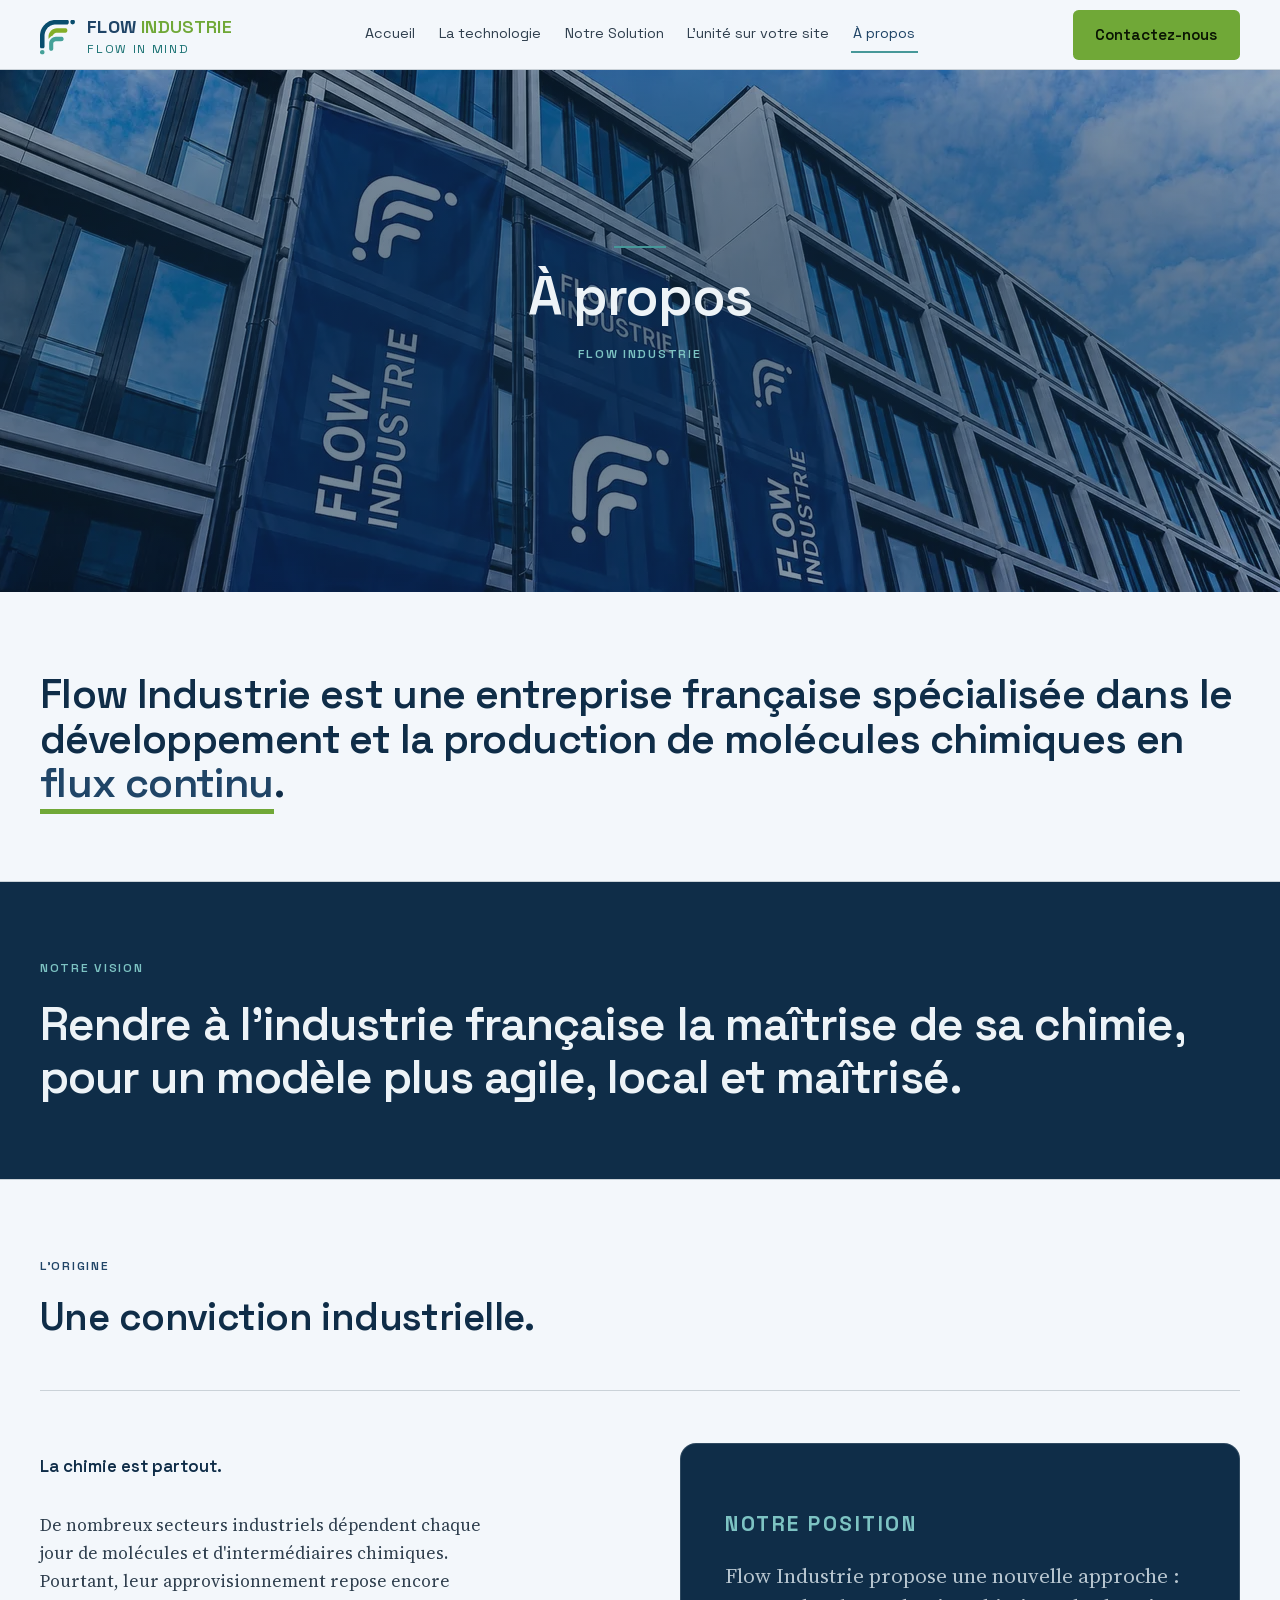
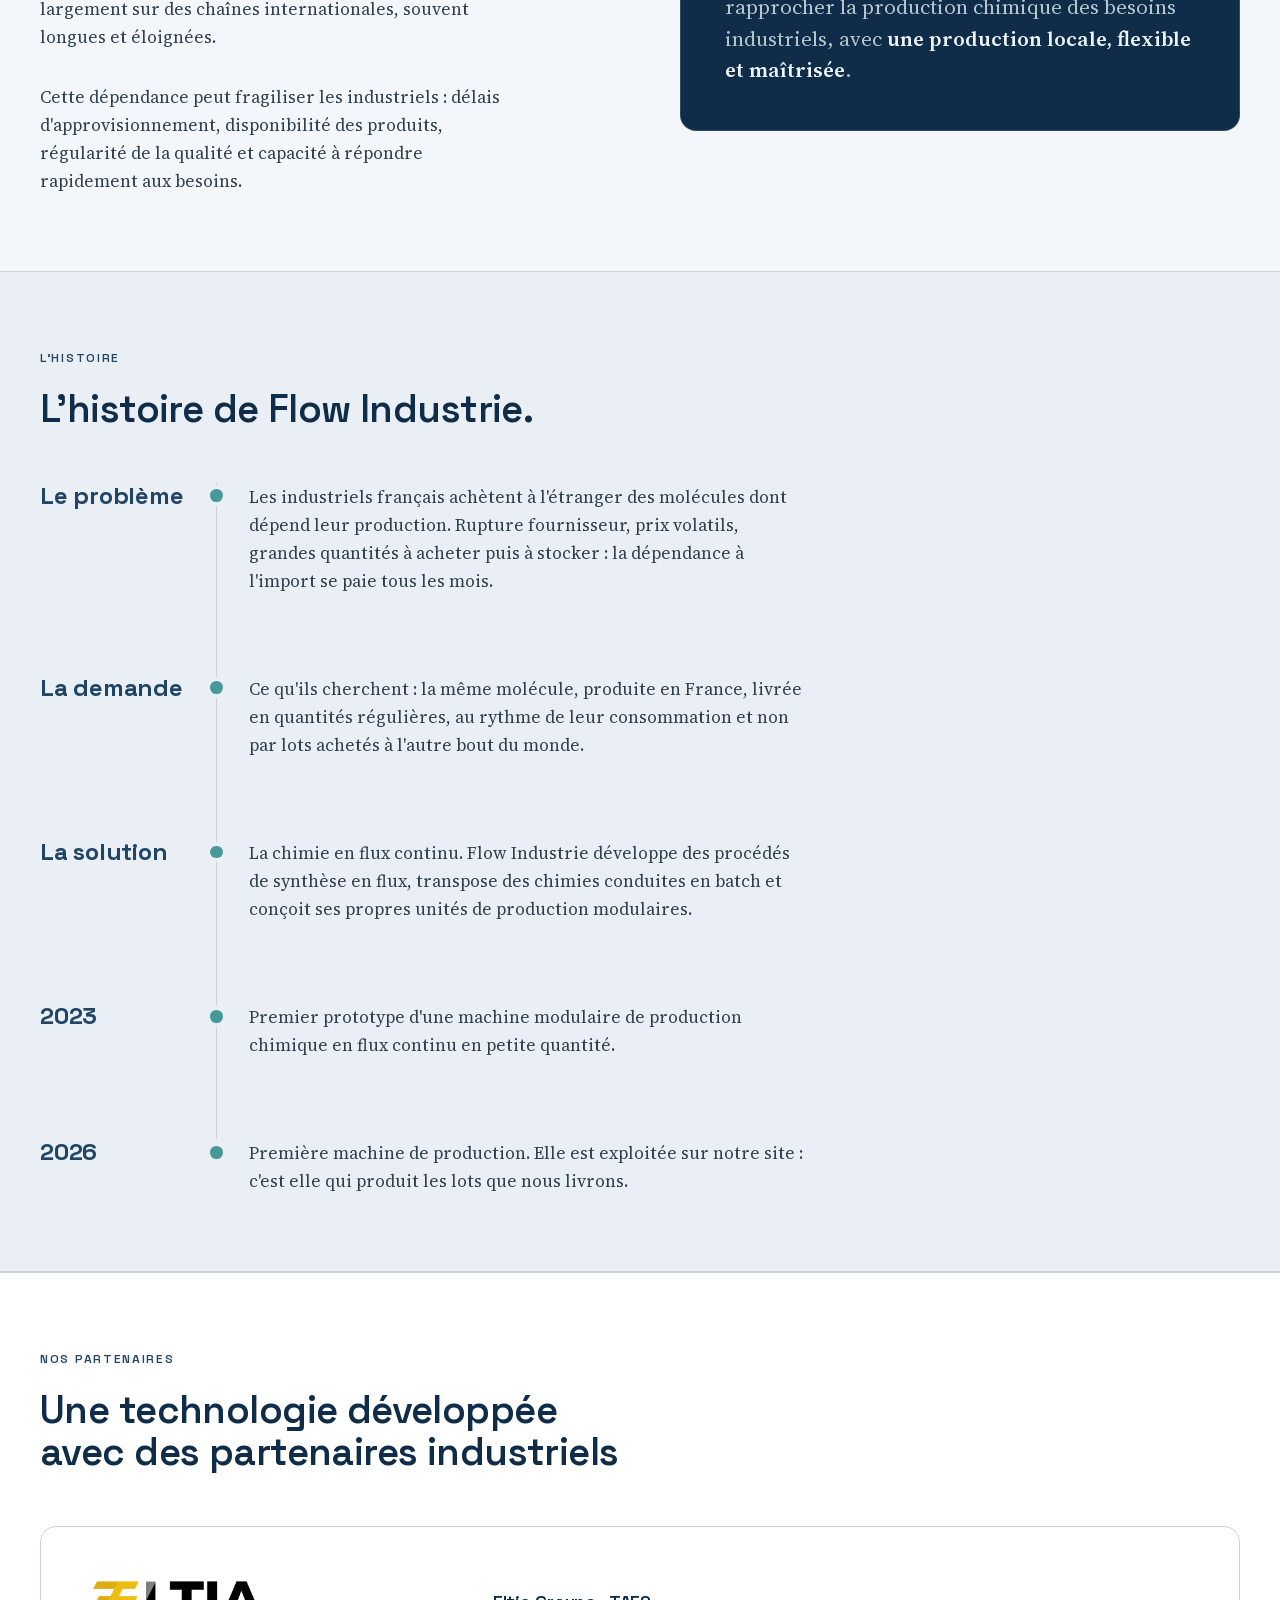
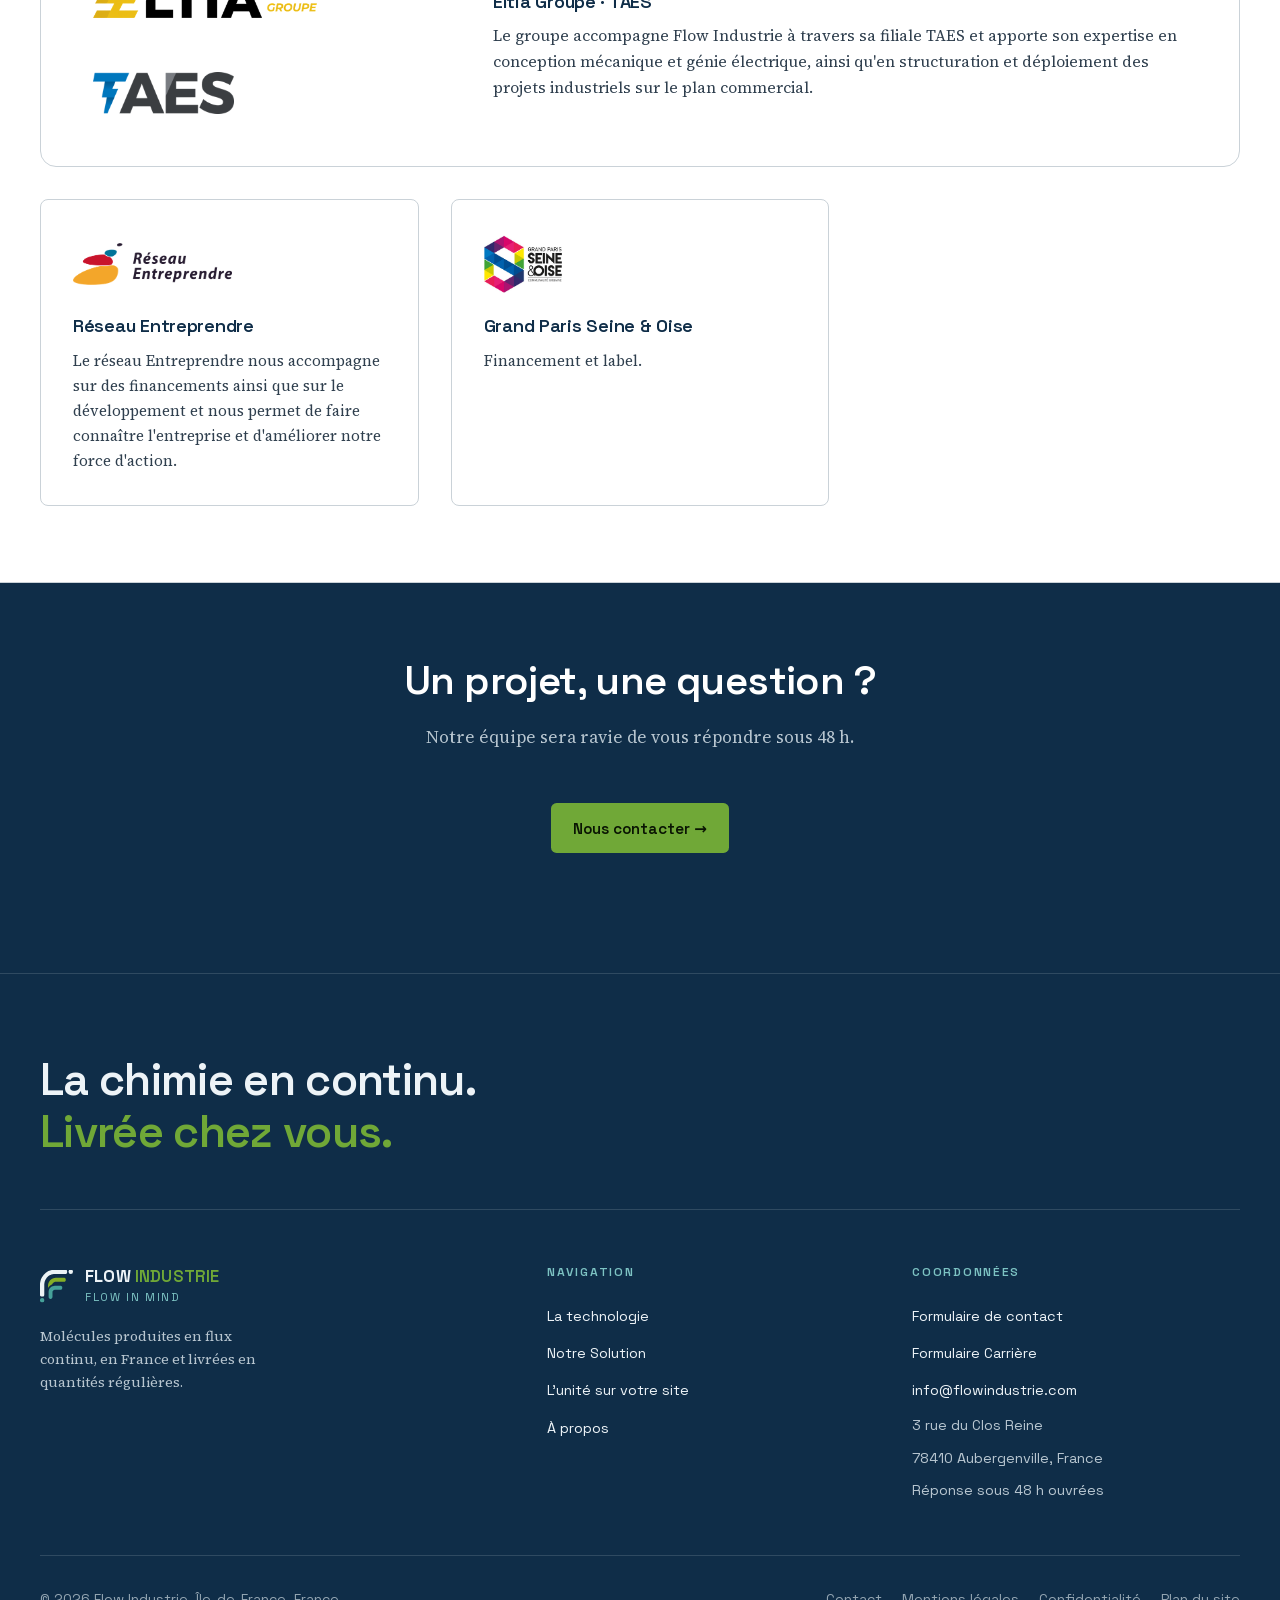
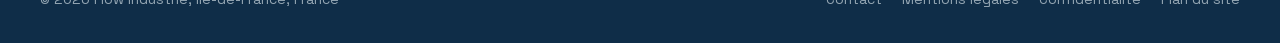
==== commit 0c7174f3: "Formulaires par l'hebergement, ponctuation du site (24/11/2026) Co-Authored-By: Claude Opus 5.5 <nor" ====
--- a/a-propos/index.html
+++ b/a-propos/index.html
@@ -1,4 +1,4 @@
-<!DOCTYPE html><html lang="fr"> <head><meta charset="utf-8"><meta name="robots" content="noindex, nofollow"><meta name="viewport" content="width=device-width, initial-scale=1"><title>À propos | Flow Industrie — chimie en flux continu, en France</title><meta name="description" content="Flow Industrie produit vos molécules en flux continu sur son site d'Île-de-France et vous livre régulièrement. Une jeune société fondée par une chimiste."><link rel="canonical" href="https://www.flowindustrie.com/a-propos/"><link rel="icon" href="../favicon.svg" type="image/svg+xml"><link rel="sitemap" href="../sitemap-index.xml"><meta property="og:type" content="website"><meta property="og:locale" content="fr_FR"><meta property="og:site_name" content="Flow Industrie"><meta property="og:title" content="À propos | Flow Industrie — chimie en flux continu, en France"><meta property="og:description" content="Flow Industrie produit vos molécules en flux continu sur son site d'Île-de-France et vous livre régulièrement. Une jeune société fondée par une chimiste."><meta property="og:url" content="https://www.flowindustrie.com/a-propos/"><meta property="og:image" content="https://www.flowindustrie.com/images/og-unite-modulaire.jpg"><meta property="og:image:width" content="1200"><meta property="og:image:height" content="630"><meta property="og:image:alt" content="Vue de conception de l'unité modulaire de production chimique en flux continu Flow Industrie."><meta name="twitter:card" content="summary_large_image"><link rel="stylesheet" href="../_astro/polices.css"><script type="application/ld+json">{"@context":"https://schema.org","@type":"Organization","name":"Flow Industrie","slogan":"Flow in Mind","description":"Flow Industrie produit vos molécules chimiques en flux continu, en France, et vous livre en quantités régulières : la même molécule, sans l'import.","url":"https://www.flowindustrie.com/","logo":"https://www.flowindustrie.com/images/logo-flow-industrie.png","email":"info@flowindustrie.com","address":{"@type":"PostalAddress","streetAddress":"3 rue du Clos Reine","postalCode":"78410","addressLocality":"Aubergenville","addressRegion":"Île-de-France","addressCountry":"FR"}}</script><script type="application/ld+json">{"@context":"https://schema.org","@type":"AboutPage","name":"À propos","description":"Flow Industrie produit vos molécules en flux continu sur son site d'Île-de-France et vous livre régulièrement. Une jeune société fondée par une chimiste.","about":{"@type":"Organization","name":"Flow Industrie","slogan":"Flow in Mind","founder":[{"@type":"Person","name":"Marion Morvan","jobTitle":"Fondatrice et dirigeante","worksFor":{"@type":"Organization","name":"Flow Industrie"}},{"@type":"Person","name":"Etienne Morvan","jobTitle":"Associé, industrialisation","worksFor":{"@type":"Organization","name":"Flow Industrie"}}],"address":{"@type":"PostalAddress","streetAddress":"3 rue du Clos Reine","postalCode":"78410","addressLocality":"Aubergenville","addressRegion":"Île-de-France","addressCountry":"FR"}}}</script><script>
+<!DOCTYPE html><html lang="fr"> <head><meta name="robots" content="noindex, nofollow"><meta charset="utf-8"><meta name="viewport" content="width=device-width, initial-scale=1"><title>À propos | Flow Industrie : chimie en flux continu, en France</title><meta name="description" content="Flow Industrie produit vos molécules en flux continu sur son site d'Île-de-France et vous livre régulièrement. Une jeune société fondée par une chimiste."><link rel="canonical" href="https://www.flowindustrie.com/a-propos/"><link rel="icon" href="../favicon.svg" type="image/svg+xml"><link rel="sitemap" href="../sitemap-index.xml"><meta property="og:type" content="website"><meta property="og:locale" content="fr_FR"><meta property="og:site_name" content="Flow Industrie"><meta property="og:title" content="À propos | Flow Industrie : chimie en flux continu, en France"><meta property="og:description" content="Flow Industrie produit vos molécules en flux continu sur son site d'Île-de-France et vous livre régulièrement. Une jeune société fondée par une chimiste."><meta property="og:url" content="https://www.flowindustrie.com/a-propos/"><meta property="og:image" content="https://www.flowindustrie.com/images/og-unite-modulaire.jpg"><meta property="og:image:width" content="1200"><meta property="og:image:height" content="630"><meta property="og:image:alt" content="Vue de conception de l'unité modulaire de production chimique en flux continu Flow Industrie."><meta name="twitter:card" content="summary_large_image"><link rel="stylesheet" href="../_astro/polices.css"><script type="application/ld+json">{"@context":"https://schema.org","@type":"Organization","name":"Flow Industrie","slogan":"Flow in Mind","description":"Flow Industrie produit vos molécules chimiques en flux continu, en France et vous livre en quantités régulières : la même molécule, sans l'import.","url":"https://www.flowindustrie.com/","logo":"https://www.flowindustrie.com/images/logo-flow-industrie.png","email":"info@flowindustrie.com","address":{"@type":"PostalAddress","streetAddress":"3 rue du Clos Reine","postalCode":"78410","addressLocality":"Aubergenville","addressRegion":"Île-de-France","addressCountry":"FR"}}</script><script type="application/ld+json">{"@context":"https://schema.org","@type":"AboutPage","name":"À propos","description":"Flow Industrie produit vos molécules en flux continu sur son site d'Île-de-France et vous livre régulièrement. Une jeune société fondée par une chimiste.","about":{"@type":"Organization","name":"Flow Industrie","slogan":"Flow in Mind","founder":[{"@type":"Person","name":"Marion Morvan","jobTitle":"Fondatrice et dirigeante","worksFor":{"@type":"Organization","name":"Flow Industrie"}},{"@type":"Person","name":"Etienne Morvan","jobTitle":"Associé, industrialisation","worksFor":{"@type":"Organization","name":"Flow Industrie"}}],"address":{"@type":"PostalAddress","streetAddress":"3 rue du Clos Reine","postalCode":"78410","addressLocality":"Aubergenville","addressRegion":"Île-de-France","addressCountry":"FR"}}}</script><script>
       (function () {
         var racine = document.documentElement;
         if (window.matchMedia('(prefers-reduced-motion: reduce)').matches) return;
@@ -11,24 +11,23 @@
 <style>.cta-fin[data-astro-cid-ozoyvow7]{background:var(--color-petrol-deep);color:var(--color-on-dark)}.cta-fin[data-astro-cid-ozoyvow7].fond-petrol{background:var(--color-petrol)}.cta-fin[data-astro-cid-ozoyvow7] .wrap[data-astro-cid-ozoyvow7]{padding-block:var(--rythme-demi) var(--space-3xl);text-align:center}.cta-fin[data-astro-cid-ozoyvow7].suivie .wrap[data-astro-cid-ozoyvow7]{padding-bottom:var(--rythme-demi)}.cta-titre[data-astro-cid-ozoyvow7]{font-size:clamp(1.8rem,3.4vw,2.5rem);color:#fff;max-width:24ch;margin-inline:auto}.cta-texte[data-astro-cid-ozoyvow7]{margin-top:var(--space-md);color:var(--color-on-dark-2);max-width:52ch;margin-inline:auto}.cta-actions[data-astro-cid-ozoyvow7]{margin-top:var(--space-xl);display:flex;flex-wrap:wrap;align-items:center;justify-content:center;gap:var(--space-lg)}.cta-secondaire[data-astro-cid-ozoyvow7]{font-family:var(--font-display);font-weight:600;font-size:.95rem;color:var(--color-teal-clair);text-decoration-color:var(--color-accent)}
 .surtitre-section[data-astro-cid-xhkvyzga]{font-family:var(--font-display);font-size:.76rem;font-weight:600;letter-spacing:.14em;text-transform:uppercase;color:var(--color-petrol);margin-bottom:var(--space-md)}.vision[data-astro-cid-xhkvyzga]{background:var(--color-petrol-deep);border-block:var(--rule)}.vision[data-astro-cid-xhkvyzga] .wrap[data-astro-cid-xhkvyzga]{padding-block:var(--rythme-demi)}.vision[data-astro-cid-xhkvyzga].part-empruntee{margin-top:2.75rem}.vision[data-astro-cid-xhkvyzga] .surtitre-section[data-astro-cid-xhkvyzga]{color:var(--color-teal-clair)}.phrase[data-astro-cid-xhkvyzga]{font-family:var(--font-display);font-weight:600;font-size:clamp(1.75rem,3.6vw,3.05rem);line-height:1.14;letter-spacing:-.02em;color:var(--color-on-dark)}.vision[data-astro-cid-xhkvyzga][data-pilotage] .mot[data-astro-cid-xhkvyzga]{opacity:0;transition:opacity .45s var(--ease-out)}.vision[data-astro-cid-xhkvyzga][data-pilotage] .mot[data-astro-cid-xhkvyzga].allume{opacity:1}
 </style>
-<link rel="stylesheet" href="../_astro/a-propos.CRJqdTg-.css"><link rel="stylesheet" href="../_astro/mobile-partage.css"></head> <body> <a class="saut-contenu" href="#contenu">Aller au contenu principal</a> <header class="entete" data-astro-cid-dmqpwcec>  <!-- Niveau 2 — barre principale --> <div class="wrap barre" data-astro-cid-dmqpwcec> <a class="marque" href="../index.html" data-astro-cid-dmqpwcec>  <img class="marque-signe" src="../logo-flow-industrie.svg" alt="" width="972" height="959" data-astro-cid-dmqpwcec> <span class="marque-texte" data-astro-cid-dmqpwcec> <span class="marque-nom" data-astro-cid-dmqpwcec><b data-astro-cid-dmqpwcec>FLOW</b> <span data-astro-cid-dmqpwcec>INDUSTRIE</span></span> <span class="marque-baseline" data-astro-cid-dmqpwcec>Flow in Mind</span> </span> </a> <nav class="liens" id="menu-principal" aria-label="Navigation principale" data-astro-cid-dmqpwcec> <a href="../index.html" data-astro-cid-dmqpwcec> Accueil </a><a href="../technologie/index.html" data-astro-cid-dmqpwcec> La technologie </a><a href="../applications/index.html" data-astro-cid-dmqpwcec> Notre Solution </a><a href="../unite-sur-votre-site/index.html" data-astro-cid-dmqpwcec> L&#39;unité sur votre site </a><a href="../a-propos/index.html" aria-current="page" data-astro-cid-dmqpwcec> À propos </a> <a class="btn btn-accent cta-menu" href="../contact/index.html" data-astro-cid-dmqpwcec>Contactez-nous</a> </nav> <div class="actions-entete" data-astro-cid-dmqpwcec><a class="btn btn-accent cta-entete" href="../contact/index.html" data-astro-cid-dmqpwcec>Contactez-nous</a><button type="button" class="bouton-menu" id="bouton-menu" aria-controls="menu-principal" aria-expanded="false" data-astro-cid-dmqpwcec><span class="barres-menu" aria-hidden="true" data-astro-cid-dmqpwcec><span data-astro-cid-dmqpwcec></span><span data-astro-cid-dmqpwcec></span><span data-astro-cid-dmqpwcec></span></span>Menu</button></div> </div> </header>  <script type="module">const t=document.querySelector(".entete");if(t){let s=null;const l=()=>{const e=window.scrollY>8;e!==s&&(s=e,e?t.dataset.defile="":delete t.dataset.defile)};window.addEventListener("scroll",l,{passive:!0}),l()}</script> <main id="contenu"> <section class="hero" data-astro-cid-xp7oeim3> <div class="banniere" data-astro-cid-xp7oeim3>  <img src="../_astro/batiment-flow-industrie.DWLSTClr_1PjTWx.webp" srcset="../_astro/batiment-flow-industrie.DWLSTClr_WHNaj.webp 900w, ../_astro/batiment-flow-industrie.DWLSTClr_Z26BWIB.webp 1100w, ../_astro/batiment-flow-industrie.DWLSTClr_Z2m9XlS.webp 1440w, ../_astro/batiment-flow-industrie.DWLSTClr_1PjTWx.webp 2083w" alt="Oriflammes aux couleurs de Flow Industrie déployées sur la façade vitrée d'un bâtiment industriel." sizes="(max-width: 1100px) 1100px, 100vw" loading="eager" fetchpriority="high" data-astro-cid-xp7oeim3="true" decoding="async" width="2083" height="755" class="banniere-image">  <div class="wrap banniere-texte" data-astro-cid-xp7oeim3> <span class="banniere-filet" data-anim="trace" data-astro-cid-xp7oeim3></span> <p class="banniere-titre" data-anim="monte" data-retard="1" data-astro-cid-xp7oeim3>À propos</p> <p class="banniere-sous-titre" data-anim="monte" data-retard="2" data-astro-cid-xp7oeim3>Flow Industrie</p> </div> </div> <div class="wrap hero-grille" data-astro-cid-xp7oeim3> <div class="hero-texte" data-anim-groupe="monte" data-astro-cid-xp7oeim3>    <h1 data-astro-cid-xp7oeim3>
+<link rel="stylesheet" href="../_astro/a-propos.CRJqdTg-.css"><link rel="stylesheet" href="../_astro/mobile-partage.css"></head> <body> <a class="saut-contenu" href="#contenu">Aller au contenu principal</a> <header class="entete" data-astro-cid-dmqpwcec>  <!-- Niveau 2 : barre principale --> <div class="wrap barre" data-astro-cid-dmqpwcec> <a class="marque" href="../index.html" data-astro-cid-dmqpwcec>  <img class="marque-signe" src="../logo-flow-industrie.svg" alt="" width="972" height="959" data-astro-cid-dmqpwcec> <span class="marque-texte" data-astro-cid-dmqpwcec> <span class="marque-nom" data-astro-cid-dmqpwcec><b data-astro-cid-dmqpwcec>FLOW</b> <span data-astro-cid-dmqpwcec>INDUSTRIE</span></span> <span class="marque-baseline" data-astro-cid-dmqpwcec>Flow in Mind</span> </span> </a> <nav class="liens" id="menu-principal" aria-label="Navigation principale" data-astro-cid-dmqpwcec> <a href="../index.html" data-astro-cid-dmqpwcec> Accueil </a><a href="../technologie/index.html" data-astro-cid-dmqpwcec> La technologie </a><a href="../applications/index.html" data-astro-cid-dmqpwcec> Notre Solution </a><a href="../unite-sur-votre-site/index.html" data-astro-cid-dmqpwcec> L&#39;unité sur votre site </a><a href="../a-propos/index.html" aria-current="page" data-astro-cid-dmqpwcec> À propos </a> <a class="btn btn-accent cta-menu" href="../contact/index.html" data-astro-cid-dmqpwcec>Contactez-nous</a> </nav> <div class="actions-entete" data-astro-cid-dmqpwcec><a class="btn btn-accent cta-entete" href="../contact/index.html" data-astro-cid-dmqpwcec>Contactez-nous</a><button type="button" class="bouton-menu" id="bouton-menu" aria-controls="menu-principal" aria-expanded="false" data-astro-cid-dmqpwcec><span class="barres-menu" aria-hidden="true" data-astro-cid-dmqpwcec><span data-astro-cid-dmqpwcec></span><span data-astro-cid-dmqpwcec></span><span data-astro-cid-dmqpwcec></span></span>Menu</button></div> </div> </header>  <script type="module">const t=document.querySelector(".entete");if(t){let s=null;const l=()=>{const e=window.scrollY>8;e!==s&&(s=e,e?t.dataset.defile="":delete t.dataset.defile)};window.addEventListener("scroll",l,{passive:!0}),l()}</script> <main id="contenu"> <section class="hero" data-astro-cid-xp7oeim3> <div class="banniere" data-astro-cid-xp7oeim3>  <img src="../_astro/batiment-flow-industrie.DWLSTClr_1PjTWx.webp" srcset="../_astro/batiment-flow-industrie.DWLSTClr_WHNaj.webp 900w, ../_astro/batiment-flow-industrie.DWLSTClr_Z26BWIB.webp 1100w, ../_astro/batiment-flow-industrie.DWLSTClr_Z2m9XlS.webp 1440w, ../_astro/batiment-flow-industrie.DWLSTClr_1PjTWx.webp 2083w" alt="Oriflammes aux couleurs de Flow Industrie déployées sur la façade vitrée d'un bâtiment industriel." sizes="(max-width: 1100px) 1100px, 100vw" loading="eager" fetchpriority="high" data-astro-cid-xp7oeim3="true" decoding="async" width="2083" height="755" class="banniere-image">  <div class="wrap banniere-texte" data-astro-cid-xp7oeim3> <span class="banniere-filet" data-anim="trace" data-astro-cid-xp7oeim3></span> <p class="banniere-titre" data-anim="monte" data-retard="1" data-astro-cid-xp7oeim3>À propos</p> <p class="banniere-sous-titre" data-anim="monte" data-retard="2" data-astro-cid-xp7oeim3>Flow Industrie</p> </div> </div> <div class="wrap hero-grille" data-astro-cid-xp7oeim3> <div class="hero-texte" data-anim-groupe="monte" data-astro-cid-xp7oeim3>    <h1 data-astro-cid-xp7oeim3>
 Flow Industrie est une entreprise française spécialisée dans le développement et la production de molécules chimiques en
  <em data-anim="souligne" data-retard="3" data-astro-cid-xp7oeim3>flux continu</em>.
  </h1>  </div> </div> </section> <section class="vision" data-vision aria-labelledby="titre-vision" data-astro-cid-xhkvyzga> <div class="wrap" data-astro-cid-xhkvyzga> <p class="surtitre-section" data-astro-cid-xhkvyzga>Notre vision</p>  <p class="phrase" id="titre-vision" data-astro-cid-xhkvyzga> <span class="mot" data-astro-cid-xhkvyzga>Rendre</span>  <span class="mot" data-astro-cid-xhkvyzga>à</span>  <span class="mot" data-astro-cid-xhkvyzga>l&#39;industrie</span>  <span class="mot" data-astro-cid-xhkvyzga>française</span>  <span class="mot" data-astro-cid-xhkvyzga>la</span>  <span class="mot" data-astro-cid-xhkvyzga>maîtrise</span>  <span class="mot" data-astro-cid-xhkvyzga>de</span>  <span class="mot" data-astro-cid-xhkvyzga>sa</span>  <span class="mot" data-astro-cid-xhkvyzga>chimie,</span>  <span class="mot" data-astro-cid-xhkvyzga>pour</span>  <span class="mot" data-astro-cid-xhkvyzga>un</span>  <span class="mot" data-astro-cid-xhkvyzga>modèle</span>  <span class="mot" data-astro-cid-xhkvyzga>plus</span>  <span class="mot" data-astro-cid-xhkvyzga>agile,</span>  <span class="mot" data-astro-cid-xhkvyzga>local</span>  <span class="mot" data-astro-cid-xhkvyzga>et</span>  <span class="mot" data-astro-cid-xhkvyzga>maîtrisé.</span>  </p> </div> </section>  <script type="module">const m=Array.from(document.querySelectorAll("[data-vision]"));if(m.length&&!window.matchMedia("(prefers-reduced-motion: reduce)").matches)for(const e of m){const a=e.querySelector(".phrase"),t=Array.from(e.querySelectorAll(".mot"));if(!a||!t.length)continue;e.dataset.pilotage="";let i=null,o=!0,c=-1;const u=()=>{i=null;const n=a.getBoundingClientRect(),d=window.innerHeight,h=d*.4+n.height;if(!h)return;const f=Math.min(1,Math.max(0,(d*.85-n.top)/h)),l=Math.round(f*t.length);if(l!==c){c=l;for(let r=0;r<t.length;r++)t[r].classList.toggle("allume",r<l)}},s=()=>{i!==null||!o||(i=requestAnimationFrame(u))};"IntersectionObserver"in window&&new IntersectionObserver(([n])=>{o=n.isIntersecting,o&&s()},{rootMargin:"200px 0px"}).observe(e),window.addEventListener("scroll",s,{passive:!0}),window.addEventListener("resize",s,{passive:!0}),u()}</script> <section class="origine" aria-labelledby="titre-origine" data-astro-cid-xp7oeim3> <div class="wrap" data-astro-cid-xp7oeim3> <div class="origine-tete" data-anim-groupe="monte" data-astro-cid-xp7oeim3> <p class="surtitre-section" data-astro-cid-xp7oeim3>L'origine</p>  <h2 class="titre-section" id="titre-origine" data-astro-cid-xp7oeim3>Une conviction industrielle.</h2> </div> <div class="origine-corps" data-astro-cid-xp7oeim3> <div class="origine-modele" data-astro-cid-xp7oeim3> <p class="origine-intro origine-cadence" data-anim="monte" data-astro-cid-xp7oeim3>La chimie est partout.</p> <p class="origine-suite" data-anim="monte" data-astro-cid-xp7oeim3>De nombreux secteurs industriels dépendent chaque jour de molécules et d'intermédiaires chimiques. Pourtant, leur approvisionnement repose encore largement sur des chaînes internationales, souvent longues et éloignées.</p> <p class="origine-suite" data-anim="monte" data-astro-cid-xp7oeim3>Cette dépendance peut fragiliser les industriels&nbsp;: délais d'approvisionnement, disponibilité des produits, régularité de la qualité et capacité à répondre rapidement aux besoins.</p> </div>  <div class="position" data-anim="carte" data-astro-cid-xp7oeim3> <p class="libelle-colonne" data-astro-cid-xp7oeim3>Notre position</p>  <p data-astro-cid-xp7oeim3>
 Flow Industrie propose une nouvelle approche&nbsp;: rapprocher la production chimique
             des besoins industriels, avec
 <strong data-astro-cid-xp7oeim3> une production locale, flexible et maîtrisée</strong>.
-</p> </div> </div> </div> </section>   <section class="histoire" aria-labelledby="titre-histoire" data-astro-cid-xp7oeim3> <div class="wrap" data-astro-cid-xp7oeim3> <div class="entete-simple" data-anim-groupe="monte" data-astro-cid-xp7oeim3> <p class="surtitre-section" data-astro-cid-xp7oeim3>L'histoire</p> <h2 class="titre-section" id="titre-histoire" data-astro-cid-xp7oeim3>L'histoire de Flow Industrie.</h2> </div> <ol class="chrono" data-astro-cid-xp7oeim3> <li class="jalon" data-anim="monte" data-astro-cid-xp7oeim3> <p class="annee" data-astro-cid-xp7oeim3>  Le problème </p> <div class="jalon-corps" data-astro-cid-xp7oeim3> <p data-astro-cid-xp7oeim3>Les industriels français achètent à l&#39;étranger des molécules dont dépend leur production. Rupture fournisseur, prix volatils, grandes quantités à acheter puis à stocker : la dépendance à l&#39;import se paie tous les mois.</p> </div> </li><li class="jalon" data-anim="monte" data-astro-cid-xp7oeim3> <p class="annee" data-astro-cid-xp7oeim3>  La demande </p> <div class="jalon-corps" data-astro-cid-xp7oeim3> <p data-astro-cid-xp7oeim3>Ce qu&#39;ils cherchent : la même molécule, produite en France, livrée en quantités régulières, au rythme de leur consommation, et non par lots achetés à l&#39;autre bout du monde.</p> </div> </li><li class="jalon" data-anim="monte" data-astro-cid-xp7oeim3> <p class="annee" data-astro-cid-xp7oeim3>  La solution </p> <div class="jalon-corps" data-astro-cid-xp7oeim3> <p data-astro-cid-xp7oeim3>La chimie en flux continu. Flow Industrie développe des procédés de synthèse en flux, transpose des chimies conduites en batch, et conçoit ses propres unités de production modulaires.</p> </div> </li><li class="jalon" data-anim="monte" data-astro-cid-xp7oeim3> <p class="annee" data-astro-cid-xp7oeim3>  2023 </p> <div class="jalon-corps" data-astro-cid-xp7oeim3> <p data-astro-cid-xp7oeim3>Premier prototype d&#39;une machine modulaire de production chimique en flux continu en petite quantité.</p> </div> </li><li class="jalon" data-anim="monte" data-astro-cid-xp7oeim3> <p class="annee" data-astro-cid-xp7oeim3>  2026 </p> <div class="jalon-corps" data-astro-cid-xp7oeim3> <p data-astro-cid-xp7oeim3>Première machine de production. Elle est exploitée sur notre site : c&#39;est elle qui produit les lots que nous livrons.</p> </div> </li>  </ol> </div> </section>   <section class="partenaires" aria-labelledby="titre-partenaires" data-astro-cid-xp7oeim3> <div class="wrap" data-astro-cid-xp7oeim3> <div class="entete-simple" data-anim-groupe="monte" data-astro-cid-xp7oeim3> <p class="surtitre-section" data-astro-cid-xp7oeim3>Nos partenaires</p> <h2 class="titre-section" id="titre-partenaires" data-astro-cid-xp7oeim3>
+</p> </div> </div> </div> </section>   <section class="histoire" aria-labelledby="titre-histoire" data-astro-cid-xp7oeim3> <div class="wrap" data-astro-cid-xp7oeim3> <div class="entete-simple" data-anim-groupe="monte" data-astro-cid-xp7oeim3> <p class="surtitre-section" data-astro-cid-xp7oeim3>L'histoire</p> <h2 class="titre-section" id="titre-histoire" data-astro-cid-xp7oeim3>L'histoire de Flow Industrie.</h2> </div> <ol class="chrono" data-astro-cid-xp7oeim3> <li class="jalon" data-anim="monte" data-astro-cid-xp7oeim3> <p class="annee" data-astro-cid-xp7oeim3>  Le problème </p> <div class="jalon-corps" data-astro-cid-xp7oeim3> <p data-astro-cid-xp7oeim3>Les industriels français achètent à l&#39;étranger des molécules dont dépend leur production. Rupture fournisseur, prix volatils, grandes quantités à acheter puis à stocker : la dépendance à l&#39;import se paie tous les mois.</p> </div> </li><li class="jalon" data-anim="monte" data-astro-cid-xp7oeim3> <p class="annee" data-astro-cid-xp7oeim3>  La demande </p> <div class="jalon-corps" data-astro-cid-xp7oeim3> <p data-astro-cid-xp7oeim3>Ce qu&#39;ils cherchent : la même molécule, produite en France, livrée en quantités régulières, au rythme de leur consommation et non par lots achetés à l&#39;autre bout du monde.</p> </div> </li><li class="jalon" data-anim="monte" data-astro-cid-xp7oeim3> <p class="annee" data-astro-cid-xp7oeim3>  La solution </p> <div class="jalon-corps" data-astro-cid-xp7oeim3> <p data-astro-cid-xp7oeim3>La chimie en flux continu. Flow Industrie développe des procédés de synthèse en flux, transpose des chimies conduites en batch et conçoit ses propres unités de production modulaires.</p> </div> </li><li class="jalon" data-anim="monte" data-astro-cid-xp7oeim3> <p class="annee" data-astro-cid-xp7oeim3>  2023 </p> <div class="jalon-corps" data-astro-cid-xp7oeim3> <p data-astro-cid-xp7oeim3>Premier prototype d&#39;une machine modulaire de production chimique en flux continu en petite quantité.</p> </div> </li><li class="jalon" data-anim="monte" data-astro-cid-xp7oeim3> <p class="annee" data-astro-cid-xp7oeim3>  2026 </p> <div class="jalon-corps" data-astro-cid-xp7oeim3> <p data-astro-cid-xp7oeim3>Première machine de production. Elle est exploitée sur notre site : c&#39;est elle qui produit les lots que nous livrons.</p> </div> </li>  </ol> </div> </section>   <section class="partenaires" aria-labelledby="titre-partenaires" data-astro-cid-xp7oeim3> <div class="wrap" data-astro-cid-xp7oeim3> <div class="entete-simple" data-anim-groupe="monte" data-astro-cid-xp7oeim3> <p class="surtitre-section" data-astro-cid-xp7oeim3>Nos partenaires</p> <h2 class="titre-section" id="titre-partenaires" data-astro-cid-xp7oeim3>
 Une technologie développée avec des partenaires industriels
-</h2>  </div> <div class="partenaires-rouleau" data-partenaires><ul class="soutiens" data-anim-groupe="carte" data-astro-cid-xp7oeim3 data-grille-partenaires><li class="soutien-majeur" data-astro-cid-xp7oeim3><article class="partenaire-majeur" data-astro-cid-xp7oeim3> <div class="partenaire-logos" data-astro-cid-xp7oeim3> <img src="../images/partenaires/eltia.png" alt="Eltia Groupe" style="--echelle:1" loading="lazy" decoding="async" data-astro-cid-xp7oeim3><img src="../images/partenaires/taes.png" alt="TAES" style="--echelle:1" loading="lazy" decoding="async" data-astro-cid-xp7oeim3> </div> <div class="partenaire-texte" data-astro-cid-xp7oeim3> <h3 data-astro-cid-xp7oeim3>Eltia Groupe — TAES</h3> <p data-astro-cid-xp7oeim3>
+</h2>  </div> <div class="partenaires-rouleau" data-partenaires><ul class="soutiens" data-anim-groupe="carte" data-astro-cid-xp7oeim3 data-grille-partenaires><li class="soutien-majeur" data-astro-cid-xp7oeim3><article class="partenaire-majeur" data-astro-cid-xp7oeim3> <div class="partenaire-logos" data-astro-cid-xp7oeim3> <img src="../images/partenaires/eltia.png" alt="Eltia Groupe" style="--echelle:1" loading="lazy" decoding="async" data-astro-cid-xp7oeim3><img src="../images/partenaires/taes.png" alt="TAES" style="--echelle:1" loading="lazy" decoding="async" data-astro-cid-xp7oeim3> </div> <div class="partenaire-texte" data-astro-cid-xp7oeim3> <h3 data-astro-cid-xp7oeim3>Eltia Groupe · TAES</h3> <p data-astro-cid-xp7oeim3>
 Le groupe accompagne Flow Industrie à travers sa filiale TAES et apporte son expertise
             en conception mécanique et génie électrique, ainsi qu'en structuration et déploiement
             des projets industriels sur le plan commercial.
 </p> </div> </article></li> <li class="soutien" data-astro-cid-xp7oeim3> <div class="partenaire-logos" data-astro-cid-xp7oeim3> <img src="../images/partenaires/reseau-entreprendre.png" alt="Réseau Entreprendre" style="--echelle:1" loading="lazy" decoding="async" data-astro-cid-xp7oeim3> </div> <h3 data-astro-cid-xp7oeim3>Réseau Entreprendre</h3> <p data-astro-cid-xp7oeim3>Le réseau Entreprendre nous accompagne sur des financements ainsi que sur le développement et nous permet de faire connaître l&#39;entreprise et d&#39;améliorer notre force d&#39;action.</p> </li><li class="soutien" data-astro-cid-xp7oeim3> <div class="partenaire-logos" data-astro-cid-xp7oeim3> <img src="../images/partenaires/grand-paris-seine-oise.png" alt="Grand Paris Seine &#38; Oise" style="--echelle:1.4" loading="lazy" decoding="async" data-astro-cid-xp7oeim3> </div> <h3 data-astro-cid-xp7oeim3>Grand Paris Seine &amp; Oise</h3> <p data-astro-cid-xp7oeim3>Financement et label.</p> </li> </ul><div class="partenaires-commandes"><button type="button" class="rouleau-fleche" data-partenaires-prec aria-label="Partenaire précédent"><svg viewBox="0 0 24 24" width="18" height="18" fill="none" stroke="currentColor" stroke-width="2" stroke-linecap="round" stroke-linejoin="round" aria-hidden="true"><path d="M15 5 8 12l7 7"/></svg></button><p class="rouleau-rang" aria-live="polite"><span data-partenaires-rang>1</span>&#8201;/&#8201;<span data-partenaires-total>3</span></p><button type="button" class="rouleau-fleche" data-partenaires-suiv aria-label="Partenaire suivant"><svg viewBox="0 0 24 24" width="18" height="18" fill="none" stroke="currentColor" stroke-width="2" stroke-linecap="round" stroke-linejoin="round" aria-hidden="true"><path d="m9 5 7 7-7 7"/></svg></button></div></div> </div> </section> <section class="cta-fin" aria-labelledby="titre-cta" data-astro-cid-ozoyvow7> <div class="wrap" data-anim-groupe="monte" data-astro-cid-ozoyvow7> <h2 class="cta-titre" id="titre-cta" data-astro-cid-ozoyvow7>Un projet, une question ?</h2> <p class="cta-texte" data-astro-cid-ozoyvow7>Notre équipe sera ravie de vous répondre sous 48 h.</p> <div class="cta-actions" data-astro-cid-ozoyvow7> <a class="btn btn-accent" href="../contact/index.html" data-astro-cid-ozoyvow7>Nous contacter&nbsp;→</a> </div> </div> </section>   </main> <footer class="pied" data-astro-cid-yrghxkbj>  <div class="wrap" data-anim-groupe="monte" data-astro-cid-yrghxkbj>  <p class="declaration" data-astro-cid-yrghxkbj> <span data-astro-cid-yrghxkbj>La chimie en continu.</span> <span class="chez-vous" data-astro-cid-yrghxkbj>Livrée chez vous.</span> </p> <div class="colonnes" data-astro-cid-yrghxkbj> <div class="bloc-marque" data-astro-cid-yrghxkbj> <a class="marque" href="../index.html" data-astro-cid-yrghxkbj>  <img class="marque-signe" src="../logo-flow-industrie-fond-sombre.svg" alt="" width="972" height="959" data-astro-cid-yrghxkbj> <span class="marque-texte" data-astro-cid-yrghxkbj> <span class="marque-nom" data-astro-cid-yrghxkbj><b data-astro-cid-yrghxkbj>FLOW</b> <span data-astro-cid-yrghxkbj>INDUSTRIE</span></span> <span class="marque-baseline" data-astro-cid-yrghxkbj>Flow in Mind</span> </span> </a>  <p class="description" data-astro-cid-yrghxkbj>
-Molécules produites en flux continu, en France, et livrées en quantités
+Molécules produites en flux continu, en France et livrées en quantités
           régulières.
-</p> </div> <nav class="colonne" aria-labelledby="pied-navigation" data-astro-cid-yrghxkbj> <p class="colonne-titre" id="pied-navigation" data-astro-cid-yrghxkbj>Navigation</p> <ul data-astro-cid-yrghxkbj> <li data-astro-cid-yrghxkbj> <a href="../technologie/index.html" data-astro-cid-yrghxkbj>La technologie</a> </li><li data-astro-cid-yrghxkbj> <a href="../applications/index.html" data-astro-cid-yrghxkbj>Notre Solution</a> </li><li data-astro-cid-yrghxkbj> <a href="../unite-sur-votre-site/index.html" data-astro-cid-yrghxkbj>L&#39;unité sur votre site</a> </li><li data-astro-cid-yrghxkbj> <a href="../a-propos/index.html" data-astro-cid-yrghxkbj>À propos</a> </li></ul> </nav> <div class="colonne" data-astro-cid-yrghxkbj> <p class="colonne-titre" id="pied-coordonnees" data-astro-cid-yrghxkbj>Coordonnées</p>  <address aria-labelledby="pied-coordonnees" data-astro-cid-yrghxkbj> <ul data-astro-cid-yrghxkbj>  <li data-astro-cid-yrghxkbj><a href="../contact/index.html" data-astro-cid-yrghxkbj>Formulaire de contact</a></li>  <li data-astro-cid-yrghxkbj><a href="../carriere/index.html" data-astro-cid-yrghxkbj>Formulaire Carrière</a></li> <li data-astro-cid-yrghxkbj><a href="mailto:info@flowindustrie.com" data-astro-cid-yrghxkbj>info@flowindustrie.com</a></li> <li data-astro-cid-yrghxkbj>3 rue du Clos Reine</li> <li data-astro-cid-yrghxkbj>78410 Aubergenville, France</li> <li data-astro-cid-yrghxkbj>Réponse sous 48 h ouvrées</li> </ul> </address> </div> </div> <div class="rangee" data-astro-cid-yrghxkbj>  <span data-astro-cid-yrghxkbj>© 2026 Flow Industrie — Île-de-France, France</span> <nav aria-label="Liens de bas de page" data-astro-cid-yrghxkbj> <a href="../contact/index.html" data-astro-cid-yrghxkbj>Contact</a> <a href="../mentions-legales/index.html" data-astro-cid-yrghxkbj>Mentions légales</a> <a href="../confidentialite/index.html" data-astro-cid-yrghxkbj>Confidentialité</a> <a href="../plan-du-site/index.html" data-astro-cid-yrghxkbj>Plan du site</a> </nav> </div> </div> </footer>  <script type="module">const s=document.documentElement;if(s.classList.contains("js-mouvement")){const o=Array.from(document.querySelectorAll("[data-anim], [data-anim-groupe]"));if(!("IntersectionObserver"in window))o.forEach(e=>e.classList.add("vu"));else{const e=new IntersectionObserver(t=>{for(const n of t)n.isIntersecting&&(n.target.classList.add("vu"),e.unobserve(n.target))},{rootMargin:"0px 0px -10% 0px"});document.body.offsetHeight,o.forEach(t=>e.observe(t))}s.dataset.mouvement="pret"}</script> <dialog class="panneau-contact" id="panneau-contact" aria-labelledby="panneau-titre"><div class="panneau-tete"><div><h2 id="panneau-titre" class="titre">Une question, un projet&nbsp;?</h2></div><button type="button" class="panneau-croix" aria-label="Fermer le formulaire"><svg viewBox="0 0 24 24" width="20" height="20" fill="none" stroke="currentColor" stroke-width="1.7" stroke-linecap="round" aria-hidden="true"><path d="m6 6 12 12M18 6 6 18"/></svg></button></div><div class="panneau-corps"><form class="formulaire carte" id="pan-formulaire-contact" data-anim="carte" action="https://api.web3forms.com/submit" method="POST" data-astro-cid-qtd5vjyj> <input type="hidden" name="access_key" value data-astro-cid-qtd5vjyj> <input type="hidden" name="subject" value="Nouveau contact depuis flowindustrie.com" data-astro-cid-qtd5vjyj> <input type="hidden" name="from_name" value="Site Flow Industrie" data-astro-cid-qtd5vjyj> <!-- Repli sans JavaScript uniquement (voir l'en-tête). Le script retire ce champ de
-       l'envoi qu'il fait lui-même : Web3Forms redirigerait au lieu de répondre. --> <input type="hidden" name="redirect" value="https://www.flowindustrie.com/merci/" data-astro-cid-qtd5vjyj> <!-- Piège à robots : un humain ne remplit jamais ce champ. --> <input type="checkbox" name="botcheck" class="piege" tabindex="-1" autocomplete="off" data-astro-cid-qtd5vjyj> <!-- Traçage de la source du lead — rempli par le script en bas de composant. --> <input type="hidden" name="page_origine" id="pan-page_origine" data-astro-cid-qtd5vjyj> <input type="hidden" name="referent" id="pan-referent" data-astro-cid-qtd5vjyj> <input type="hidden" name="utm_source" id="pan-utm_source" data-astro-cid-qtd5vjyj> <input type="hidden" name="utm_medium" id="pan-utm_medium" data-astro-cid-qtd5vjyj> <input type="hidden" name="utm_campaign" id="pan-utm_campaign" data-astro-cid-qtd5vjyj> <ul class="formulaire-appui"><li><svg class="glyphe" viewBox="0 0 24 24" width="15" height="15" fill="none" stroke="currentColor" stroke-width="2" stroke-linecap="round" stroke-linejoin="round" aria-hidden="true"><path d="m4 12.5 5 5L20 6.5"/></svg><span>Réponse sous 48 h ouvrées en toute confidentialité</span></li></ul> <div class="duo" data-astro-cid-qtd5vjyj> <label data-astro-cid-qtd5vjyj>
+</p> </div> <nav class="colonne" aria-labelledby="pied-navigation" data-astro-cid-yrghxkbj> <p class="colonne-titre" id="pied-navigation" data-astro-cid-yrghxkbj>Navigation</p> <ul data-astro-cid-yrghxkbj> <li data-astro-cid-yrghxkbj> <a href="../technologie/index.html" data-astro-cid-yrghxkbj>La technologie</a> </li><li data-astro-cid-yrghxkbj> <a href="../applications/index.html" data-astro-cid-yrghxkbj>Notre Solution</a> </li><li data-astro-cid-yrghxkbj> <a href="../unite-sur-votre-site/index.html" data-astro-cid-yrghxkbj>L&#39;unité sur votre site</a> </li><li data-astro-cid-yrghxkbj> <a href="../a-propos/index.html" data-astro-cid-yrghxkbj>À propos</a> </li></ul> </nav> <div class="colonne" data-astro-cid-yrghxkbj> <p class="colonne-titre" id="pied-coordonnees" data-astro-cid-yrghxkbj>Coordonnées</p>  <address aria-labelledby="pied-coordonnees" data-astro-cid-yrghxkbj> <ul data-astro-cid-yrghxkbj>  <li data-astro-cid-yrghxkbj><a href="../contact/index.html" data-astro-cid-yrghxkbj>Formulaire de contact</a></li>  <li data-astro-cid-yrghxkbj><a href="../carriere/index.html" data-astro-cid-yrghxkbj>Formulaire Carrière</a></li> <li data-astro-cid-yrghxkbj><a href="mailto:info@flowindustrie.com" data-astro-cid-yrghxkbj>info@flowindustrie.com</a></li> <li data-astro-cid-yrghxkbj>3 rue du Clos Reine</li> <li data-astro-cid-yrghxkbj>78410 Aubergenville, France</li> <li data-astro-cid-yrghxkbj>Réponse sous 48 h ouvrées</li> </ul> </address> </div> </div> <div class="rangee" data-astro-cid-yrghxkbj>  <span data-astro-cid-yrghxkbj>© 2026 Flow Industrie, Île-de-France, France</span> <nav aria-label="Liens de bas de page" data-astro-cid-yrghxkbj> <a href="../contact/index.html" data-astro-cid-yrghxkbj>Contact</a> <a href="../mentions-legales/index.html" data-astro-cid-yrghxkbj>Mentions légales</a> <a href="../confidentialite/index.html" data-astro-cid-yrghxkbj>Confidentialité</a> <a href="../plan-du-site/index.html" data-astro-cid-yrghxkbj>Plan du site</a> </nav> </div> </div> </footer>  <script type="module">const s=document.documentElement;if(s.classList.contains("js-mouvement")){const o=Array.from(document.querySelectorAll("[data-anim], [data-anim-groupe]"));if(!("IntersectionObserver"in window))o.forEach(e=>e.classList.add("vu"));else{const e=new IntersectionObserver(t=>{for(const n of t)n.isIntersecting&&(n.target.classList.add("vu"),e.unobserve(n.target))},{rootMargin:"0px 0px -10% 0px"});document.body.offsetHeight,o.forEach(t=>e.observe(t))}s.dataset.mouvement="pret"}</script> <dialog class="panneau-contact" id="panneau-contact" aria-labelledby="panneau-titre"><div class="panneau-tete"><div><h2 id="panneau-titre" class="titre">Une question, un projet&nbsp;?</h2></div><button type="button" class="panneau-croix" aria-label="Fermer le formulaire"><svg viewBox="0 0 24 24" width="20" height="20" fill="none" stroke="currentColor" stroke-width="1.7" stroke-linecap="round" aria-hidden="true"><path d="m6 6 12 12M18 6 6 18"/></svg></button></div><div class="panneau-corps"><form class="formulaire carte" id="pan-formulaire-contact" data-anim="carte" action="/envoi/contact.php" method="POST" data-astro-cid-qtd5vjyj> <!-- Piège à robots : un humain ne remplit jamais ce champ. --> <input type="checkbox" name="botcheck" class="piege" tabindex="-1" autocomplete="off" data-astro-cid-qtd5vjyj> <!-- Traçage de la source du lead, rempli par le script en bas de composant. --> <input type="hidden" name="page_origine" id="pan-page_origine" data-astro-cid-qtd5vjyj> <input type="hidden" name="referent" id="pan-referent" data-astro-cid-qtd5vjyj> <input type="hidden" name="utm_source" id="pan-utm_source" data-astro-cid-qtd5vjyj> <input type="hidden" name="utm_medium" id="pan-utm_medium" data-astro-cid-qtd5vjyj> <input type="hidden" name="utm_campaign" id="pan-utm_campaign" data-astro-cid-qtd5vjyj> <ul class="formulaire-appui"><li><svg class="glyphe" viewBox="0 0 24 24" width="15" height="15" fill="none" stroke="currentColor" stroke-width="2" stroke-linecap="round" stroke-linejoin="round" aria-hidden="true"><path d="m4 12.5 5 5L20 6.5"/></svg><span>Réponse sous 48 h ouvrées en toute confidentialité</span></li></ul> <div class="duo" data-astro-cid-qtd5vjyj> <label data-astro-cid-qtd5vjyj>
 Nom et prénom
 <input type="text" name="nom" autocomplete="name" required data-astro-cid-qtd5vjyj> </label> <label data-astro-cid-qtd5vjyj>
 Société
@@ -43,12 +42,12 @@
 <textarea name="message" rows="4" required placeholder="Décrivez-nous votre question / projet…" data-astro-cid-qtd5vjyj></textarea> </label> <label class="consentement" data-astro-cid-qtd5vjyj> <input type="checkbox" name="consentement" required data-astro-cid-qtd5vjyj> <span data-astro-cid-qtd5vjyj>
 J'accepte que Flow Industrie utilise ces informations pour répondre à ma demande. Voir la
 <a class="lien-texte" href="../confidentialite/index.html" data-astro-cid-qtd5vjyj>politique de confidentialité</a>.
-</span> </label> <p class="avertissement" data-astro-cid-qtd5vjyj>⚠️ Ce formulaire n’est pas encore relié : un message envoyé depuis cette page n’arriverait pas. Écrivez-nous à <a href="mailto:info@flowindustrie.com">info@flowindustrie.com</a> en attendant.</p>  <p class="erreur" id="pan-erreur-envoi" role="alert" hidden data-astro-cid-qtd5vjyj>
+</span> </label> <p class="erreur" id="pan-erreur-envoi" role="alert" hidden data-astro-cid-qtd5vjyj>
 L'envoi n'a pas abouti. Réessayez dans un instant, ou écrivez-nous directement à
 <a href="mailto:info@flowindustrie.com" data-astro-cid-qtd5vjyj>info@flowindustrie.com</a>.
-</p> <button class="btn btn-accent" type="submit" disabled data-astro-cid-qtd5vjyj>Envoyer ma demande</button> <p class="note" data-astro-cid-qtd5vjyj>Réponse sous 48 h ouvrées. Vos informations ne sont ni revendues ni transmises à des tiers.</p> </form><div class="remerciement carte" id="pan-remerciement" tabindex="-1" hidden data-astro-cid-qtd5vjyj> <p class="marque" aria-hidden="true" data-astro-cid-qtd5vjyj>✓</p> <h3 data-astro-cid-qtd5vjyj>Merci, votre demande nous est parvenue.</h3> <p data-astro-cid-qtd5vjyj>
+</p> <button class="btn btn-accent" type="submit" data-astro-cid-qtd5vjyj>Envoyer ma demande</button> <p class="note" data-astro-cid-qtd5vjyj>Réponse sous 48 h ouvrées. Vos informations ne sont ni revendues ni transmises à des tiers.</p> </form><div class="remerciement carte" id="pan-remerciement" tabindex="-1" hidden data-astro-cid-qtd5vjyj> <p class="marque" aria-hidden="true" data-astro-cid-qtd5vjyj>✓</p> <h3 data-astro-cid-qtd5vjyj>Merci, votre demande nous est parvenue.</h3> <p data-astro-cid-qtd5vjyj>
 Elle arrive directement dans la boîte de l'équipe. Un ingénieur procédés la lit et vous
-    répond sous 48 h ouvrées — le temps de regarder sérieusement ce que vous nous
+    répond sous 48 h ouvrées, le temps de regarder sérieusement ce que vous nous
     décrivez.
 </p> <p data-astro-cid-qtd5vjyj>
 Un oubli, un document à joindre ? Écrivez-nous à
